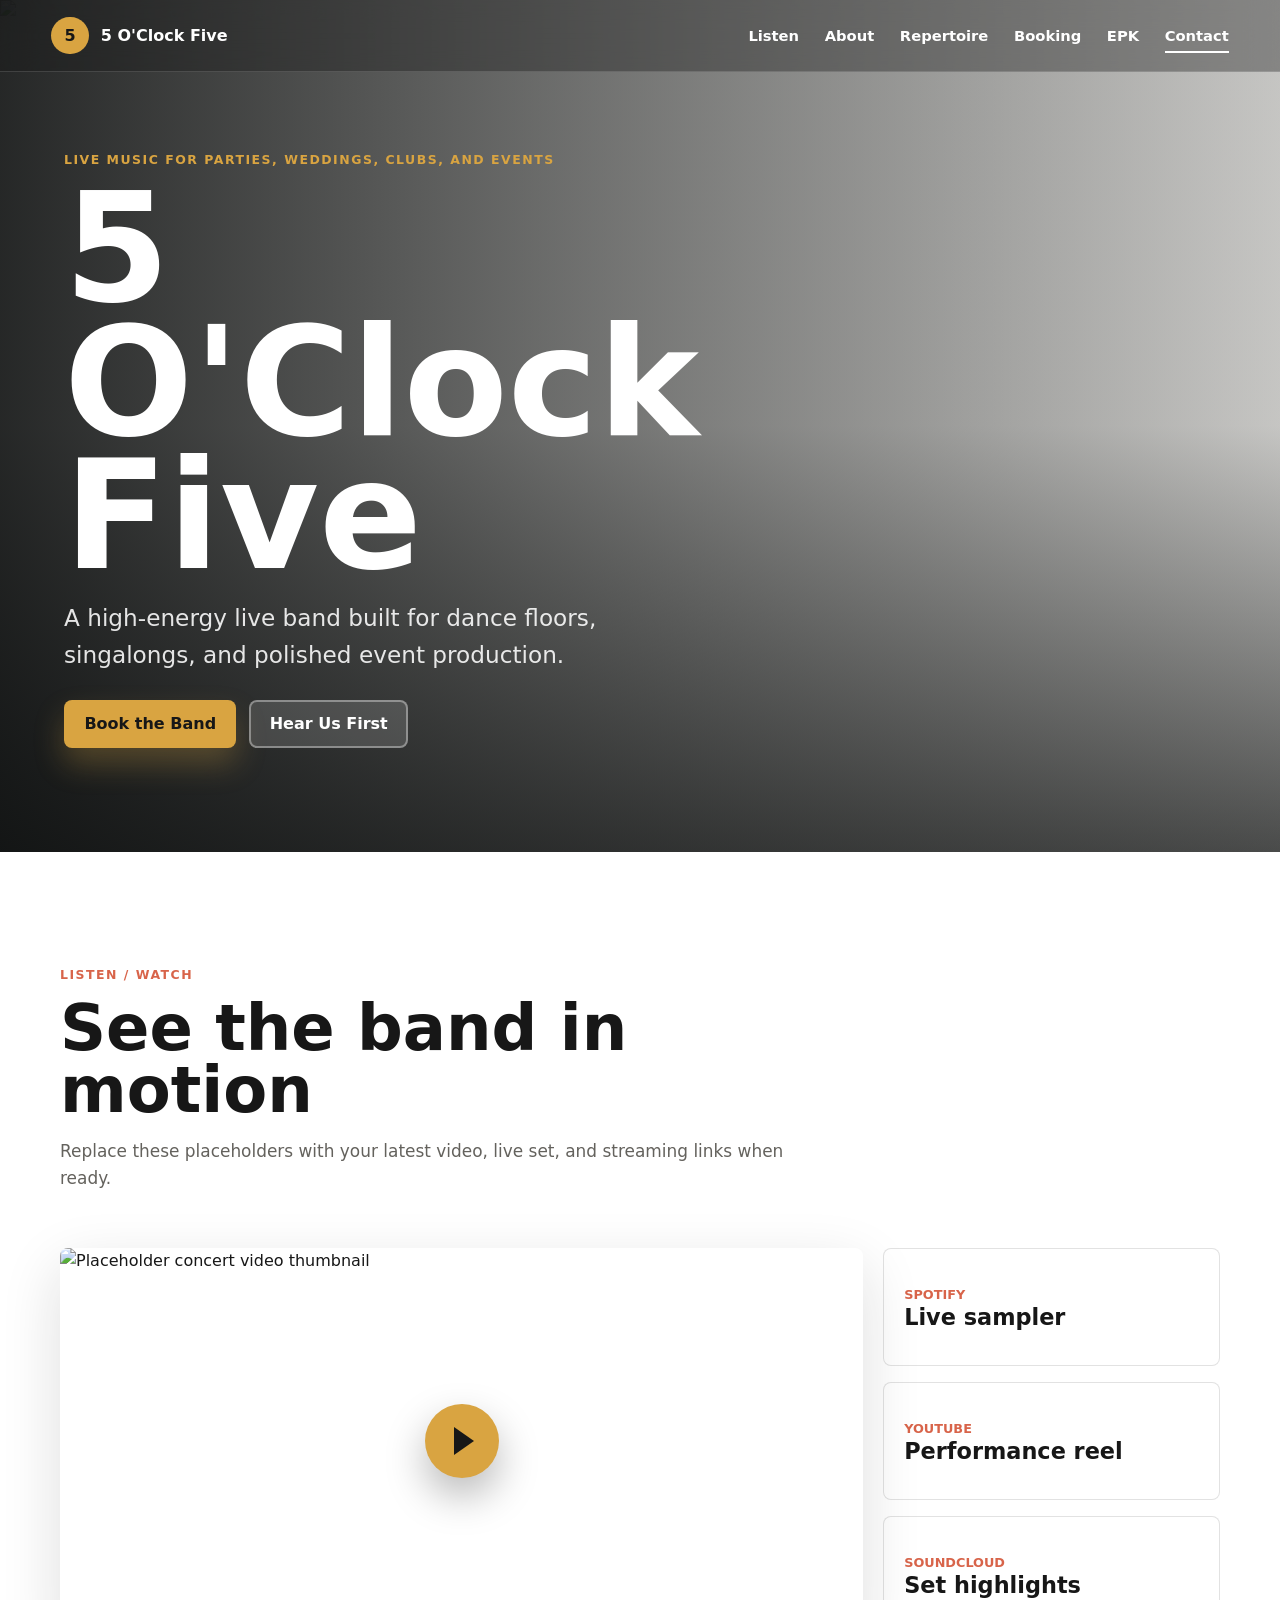
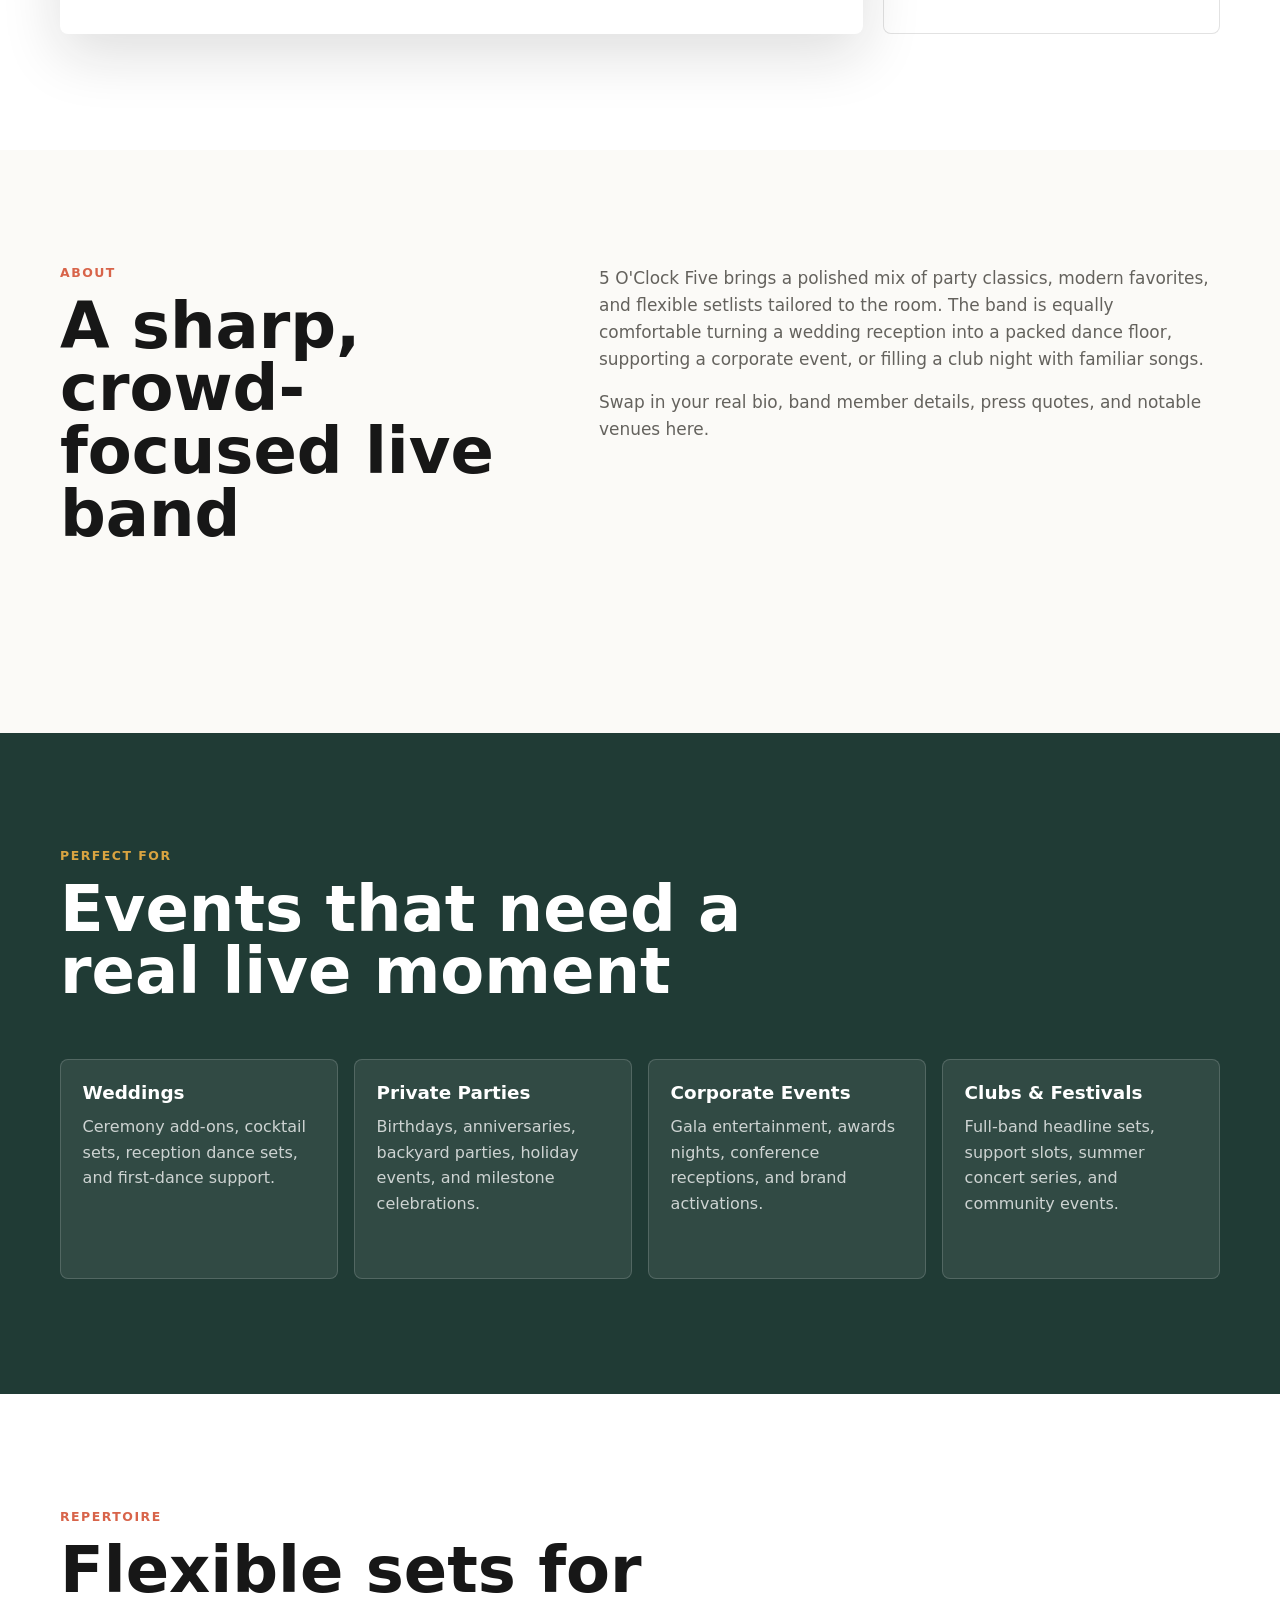
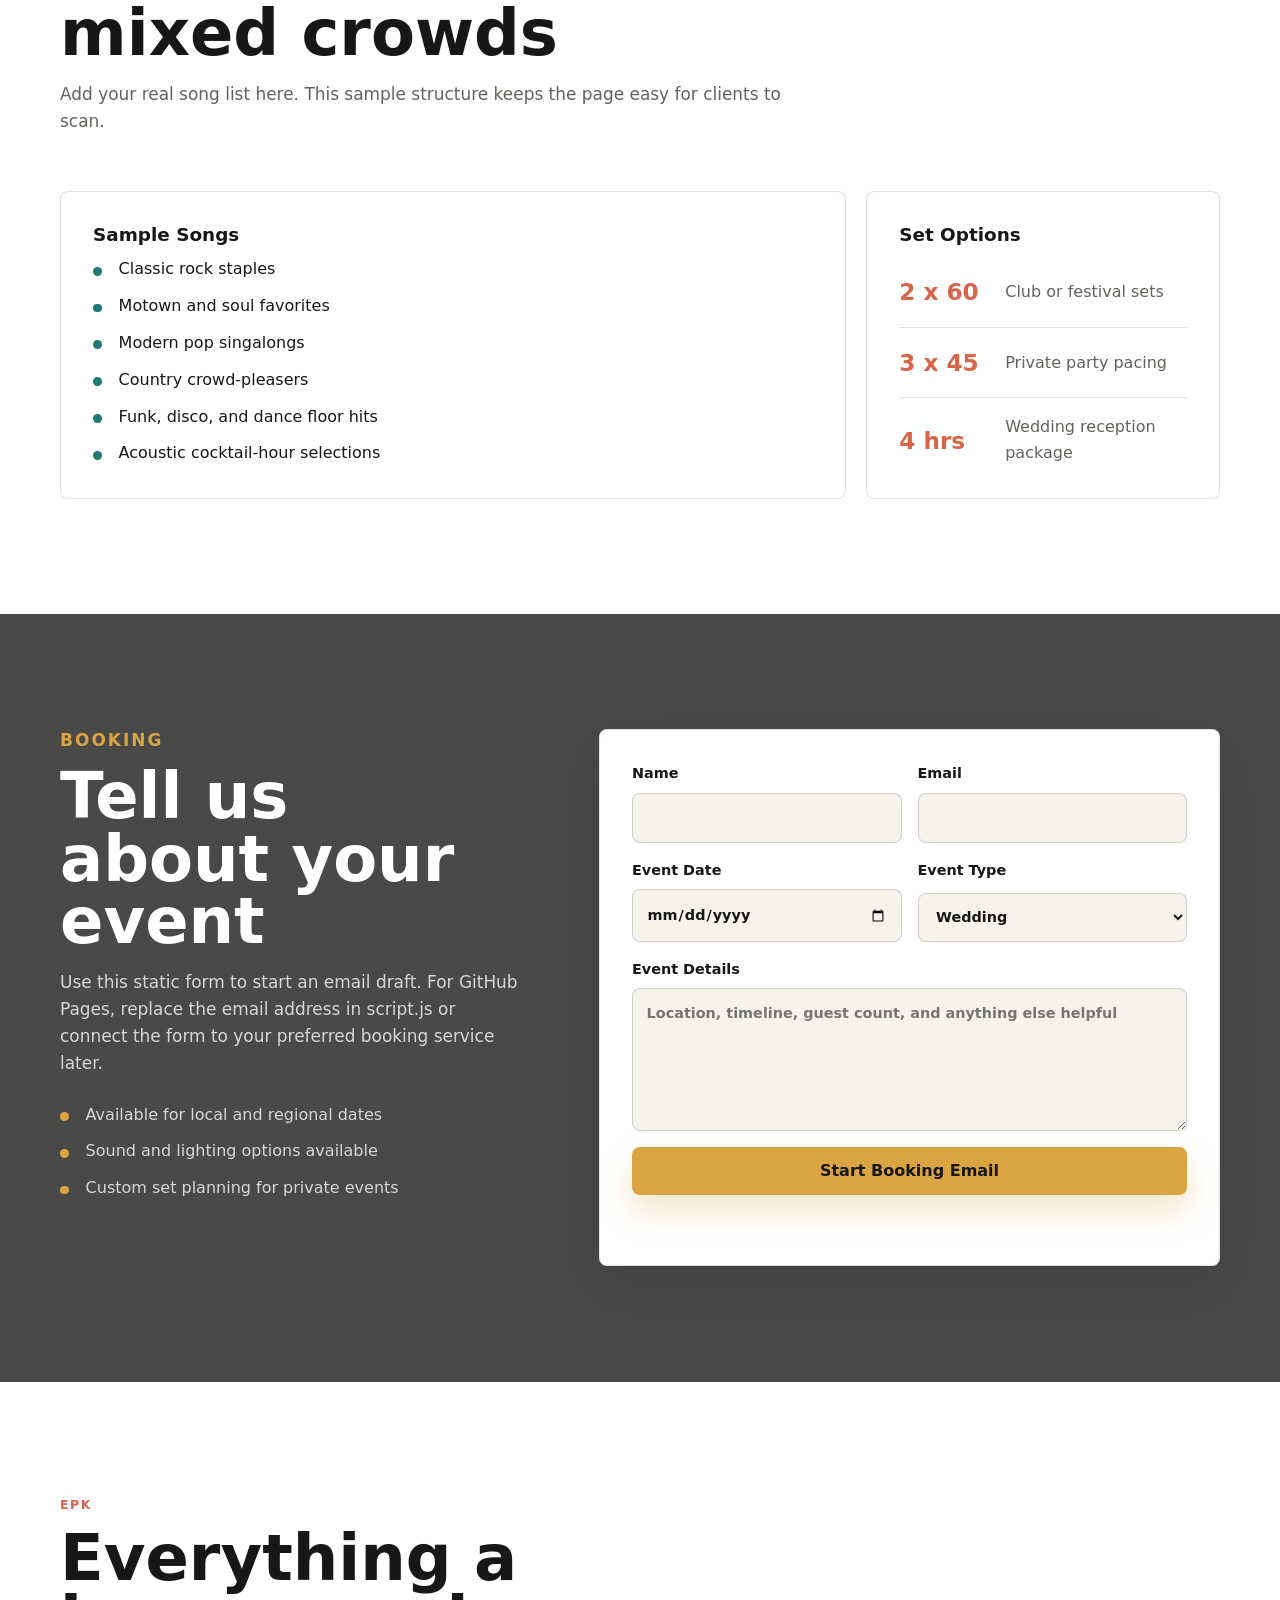
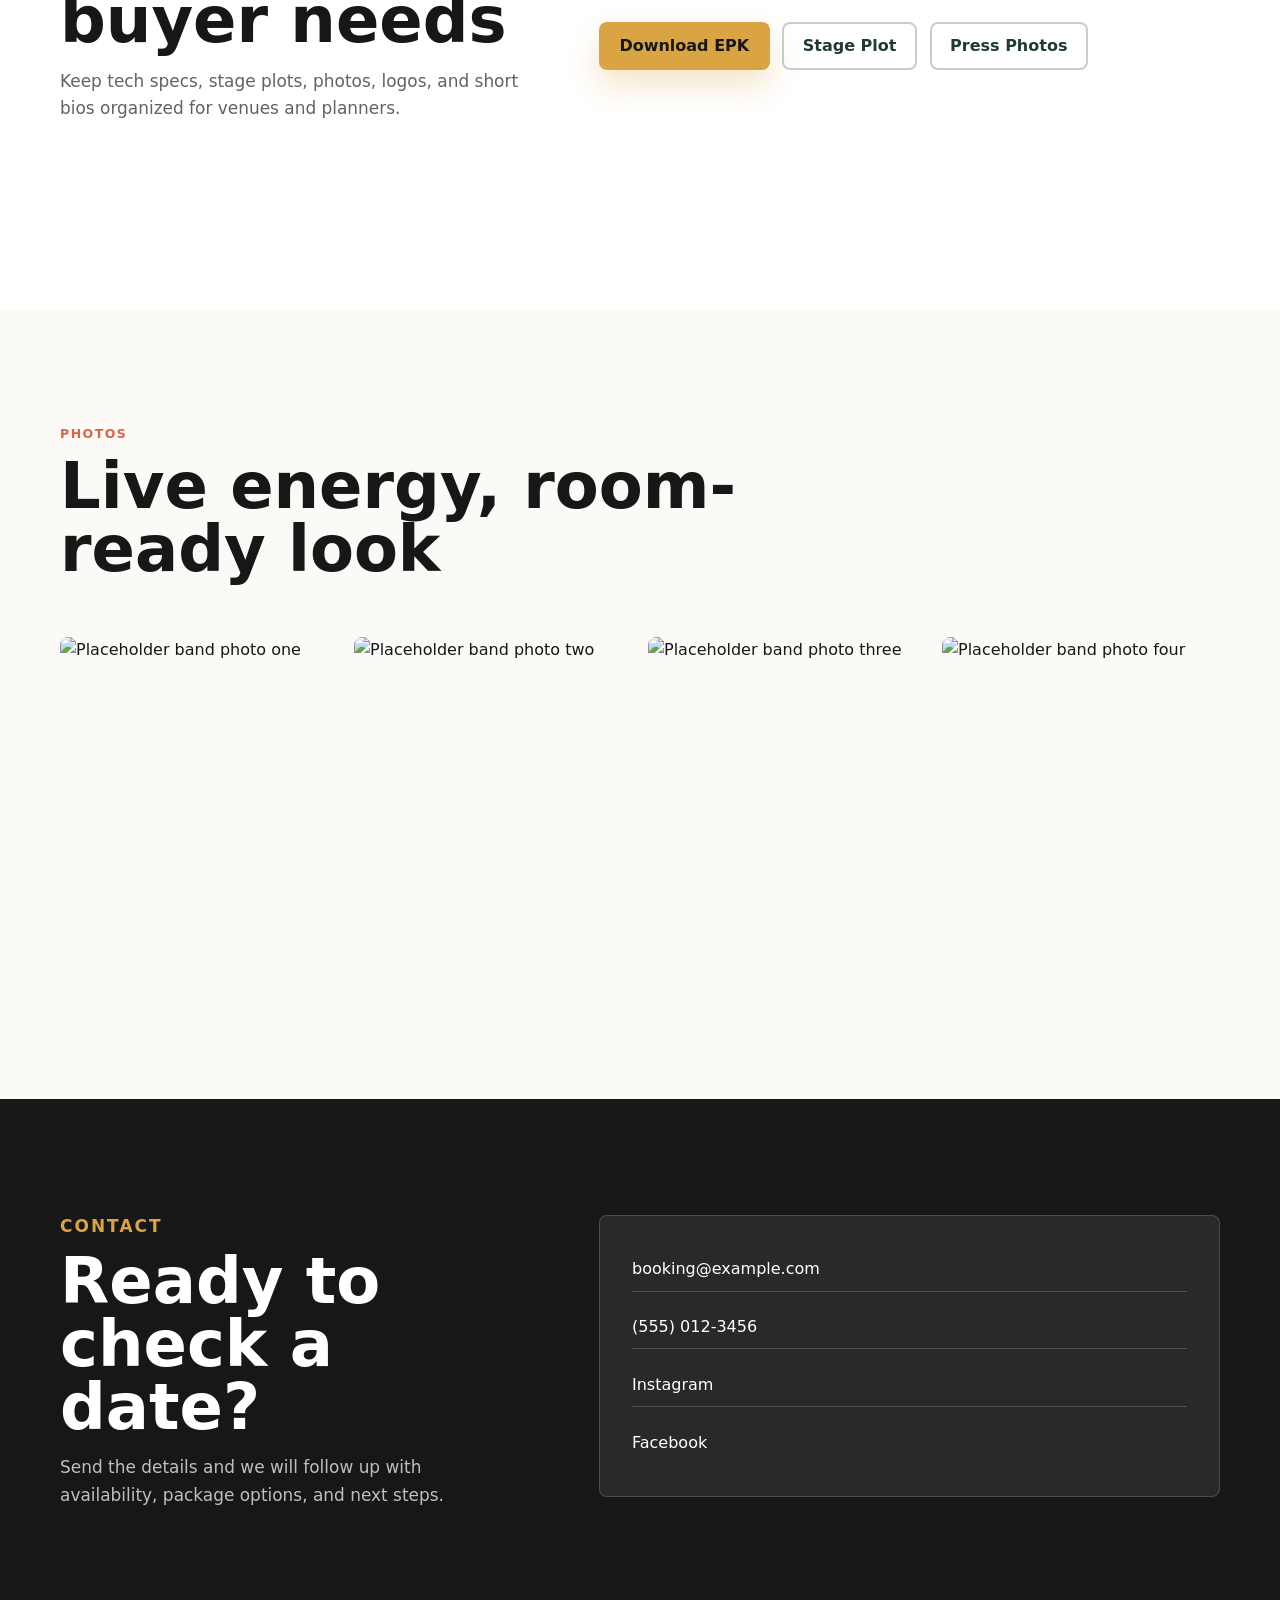
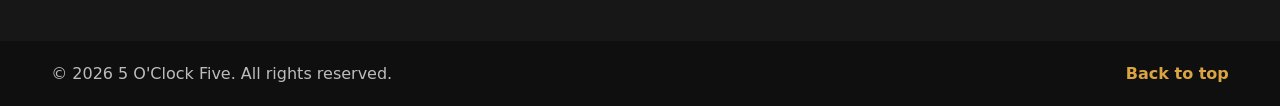
==== index.html @ 0a2e3ab0 "Initial band website" ====
<!DOCTYPE html>
<html lang="en">
  <head>
    <meta charset="UTF-8" />
    <meta name="viewport" content="width=device-width, initial-scale=1.0" />
    <meta
      name="description"
      content="Book 5 O'Clock Five for weddings, private parties, corporate events, festivals, and club dates."
    />
    <title>5 O'Clock Five | Live Band Booking</title>
    <link rel="stylesheet" href="style.css" />
  </head>
  <body>
    <header class="site-header" data-header>
      <a class="brand" href="#hero" aria-label="5 O'Clock Five home">
        <span class="brand-mark">5</span>
        <span>5 O'Clock Five</span>
      </a>

      <button class="nav-toggle" type="button" aria-label="Open navigation" aria-expanded="false" data-nav-toggle>
        <span></span>
        <span></span>
        <span></span>
      </button>

      <nav class="site-nav" aria-label="Primary navigation" data-nav>
        <a href="#listen">Listen</a>
        <a href="#about">About</a>
        <a href="#repertoire">Repertoire</a>
        <a href="#booking">Booking</a>
        <a href="#epk">EPK</a>
        <a href="#contact">Contact</a>
      </nav>
    </header>

    <main>
      <section class="hero" id="hero" aria-labelledby="hero-title">
        <img
          class="hero-image"
          src="https://picsum.photos/seed/live-band-stage/1800/1150"
          alt="Placeholder image of a live band performing on stage"
        />
        <div class="hero-overlay"></div>
        <div class="hero-content">
          <p class="eyebrow">Live music for parties, weddings, clubs, and events</p>
          <h1 id="hero-title">5 O'Clock Five</h1>
          <p class="hero-copy">
            A high-energy live band built for dance floors, singalongs, and polished event production.
          </p>
          <div class="hero-actions" aria-label="Primary actions">
            <a class="button button-primary" href="#booking">Book the Band</a>
            <a class="button button-secondary" href="#listen">Hear Us First</a>
          </div>
        </div>
      </section>

      <section class="section section-light" id="listen" aria-labelledby="listen-title">
        <div class="section-inner">
          <div class="section-heading">
            <p class="eyebrow">Listen / Watch</p>
            <h2 id="listen-title">See the band in motion</h2>
            <p>
              Replace these placeholders with your latest video, live set, and streaming links when ready.
            </p>
          </div>

          <div class="media-grid">
            <article class="media-feature">
              <a class="video-link" href="https://example.com/video" target="_blank" rel="noreferrer">
                <img
                  src="https://picsum.photos/seed/concert-video/1100/720"
                  alt="Placeholder concert video thumbnail"
                />
                <span class="play-button" aria-hidden="true"></span>
                <span class="sr-only">Watch placeholder video</span>
              </a>
            </article>

            <div class="listen-links" aria-label="Music links">
              <a href="https://example.com/spotify" target="_blank" rel="noreferrer">
                <span>Spotify</span>
                <strong>Live sampler</strong>
              </a>
              <a href="https://example.com/youtube" target="_blank" rel="noreferrer">
                <span>YouTube</span>
                <strong>Performance reel</strong>
              </a>
              <a href="https://example.com/soundcloud" target="_blank" rel="noreferrer">
                <span>SoundCloud</span>
                <strong>Set highlights</strong>
              </a>
            </div>
          </div>
        </div>
      </section>

      <section class="section" id="about" aria-labelledby="about-title">
        <div class="section-inner split-layout">
          <div class="section-heading">
            <p class="eyebrow">About</p>
            <h2 id="about-title">A sharp, crowd-focused live band</h2>
          </div>
          <div class="copy-stack">
            <p>
              5 O'Clock Five brings a polished mix of party classics, modern favorites, and flexible setlists
              tailored to the room. The band is equally comfortable turning a wedding reception into a packed
              dance floor, supporting a corporate event, or filling a club night with familiar songs.
            </p>
            <p>
              Swap in your real bio, band member details, press quotes, and notable venues here.
            </p>
          </div>
        </div>
      </section>

      <section class="section section-accent" id="perfect-for" aria-labelledby="perfect-for-title">
        <div class="section-inner">
          <div class="section-heading">
            <p class="eyebrow">Perfect For</p>
            <h2 id="perfect-for-title">Events that need a real live moment</h2>
          </div>

          <div class="card-grid">
            <article class="info-card">
              <h3>Weddings</h3>
              <p>Ceremony add-ons, cocktail sets, reception dance sets, and first-dance support.</p>
            </article>
            <article class="info-card">
              <h3>Private Parties</h3>
              <p>Birthdays, anniversaries, backyard parties, holiday events, and milestone celebrations.</p>
            </article>
            <article class="info-card">
              <h3>Corporate Events</h3>
              <p>Gala entertainment, awards nights, conference receptions, and brand activations.</p>
            </article>
            <article class="info-card">
              <h3>Clubs & Festivals</h3>
              <p>Full-band headline sets, support slots, summer concert series, and community events.</p>
            </article>
          </div>
        </div>
      </section>

      <section class="section section-light" id="repertoire" aria-labelledby="repertoire-title">
        <div class="section-inner">
          <div class="section-heading">
            <p class="eyebrow">Repertoire</p>
            <h2 id="repertoire-title">Flexible sets for mixed crowds</h2>
            <p>
              Add your real song list here. This sample structure keeps the page easy for clients to scan.
            </p>
          </div>

          <div class="repertoire-layout">
            <div class="song-list">
              <h3>Sample Songs</h3>
              <ul>
                <li>Classic rock staples</li>
                <li>Motown and soul favorites</li>
                <li>Modern pop singalongs</li>
                <li>Country crowd-pleasers</li>
                <li>Funk, disco, and dance floor hits</li>
                <li>Acoustic cocktail-hour selections</li>
              </ul>
            </div>

            <div class="set-options">
              <h3>Set Options</h3>
              <div class="stat-row">
                <span>2 x 60</span>
                <p>Club or festival sets</p>
              </div>
              <div class="stat-row">
                <span>3 x 45</span>
                <p>Private party pacing</p>
              </div>
              <div class="stat-row">
                <span>4 hrs</span>
                <p>Wedding reception package</p>
              </div>
            </div>
          </div>
        </div>
      </section>

      <section class="section booking-section" id="booking" aria-labelledby="booking-title">
        <div class="section-inner booking-layout">
          <div class="booking-copy">
            <p class="eyebrow">Booking</p>
            <h2 id="booking-title">Tell us about your event</h2>
            <p>
              Use this static form to start an email draft. For GitHub Pages, replace the email address in
              script.js or connect the form to your preferred booking service later.
            </p>
            <ul class="booking-notes">
              <li>Available for local and regional dates</li>
              <li>Sound and lighting options available</li>
              <li>Custom set planning for private events</li>
            </ul>
          </div>

          <form class="booking-form" data-booking-form>
            <label>
              Name
              <input type="text" name="name" autocomplete="name" required />
            </label>
            <label>
              Email
              <input type="email" name="email" autocomplete="email" required />
            </label>
            <label>
              Event Date
              <input type="date" name="date" />
            </label>
            <label>
              Event Type
              <select name="type">
                <option>Wedding</option>
                <option>Private party</option>
                <option>Corporate event</option>
                <option>Club or festival</option>
                <option>Other</option>
              </select>
            </label>
            <label class="full-field">
              Event Details
              <textarea name="details" rows="5" placeholder="Location, timeline, guest count, and anything else helpful"></textarea>
            </label>
            <button class="button button-primary full-field" type="submit">Start Booking Email</button>
            <p class="form-status full-field" role="status" data-form-status></p>
          </form>
        </div>
      </section>

      <section class="section section-light" id="epk" aria-labelledby="epk-title">
        <div class="section-inner epk-layout">
          <div class="section-heading">
            <p class="eyebrow">EPK</p>
            <h2 id="epk-title">Everything a buyer needs</h2>
            <p>
              Keep tech specs, stage plots, photos, logos, and short bios organized for venues and planners.
            </p>
          </div>

          <div class="epk-actions">
            <a class="button button-primary" href="https://example.com/epk-download" target="_blank" rel="noreferrer">
              Download EPK
            </a>
            <a class="button button-outline" href="https://example.com/stage-plot" target="_blank" rel="noreferrer">
              Stage Plot
            </a>
            <a class="button button-outline" href="https://example.com/press-kit" target="_blank" rel="noreferrer">
              Press Photos
            </a>
          </div>
        </div>
      </section>

      <section class="section" id="photos" aria-labelledby="photos-title">
        <div class="section-inner">
          <div class="section-heading">
            <p class="eyebrow">Photos</p>
            <h2 id="photos-title">Live energy, room-ready look</h2>
          </div>

          <div class="photo-grid">
            <img src="https://picsum.photos/seed/band-photo-one/700/850" alt="Placeholder band photo one" />
            <img src="https://picsum.photos/seed/band-photo-two/700/850" alt="Placeholder band photo two" />
            <img src="https://picsum.photos/seed/band-photo-three/700/850" alt="Placeholder band photo three" />
            <img src="https://picsum.photos/seed/band-photo-four/700/850" alt="Placeholder band photo four" />
          </div>
        </div>
      </section>

      <section class="section contact-section" id="contact" aria-labelledby="contact-title">
        <div class="section-inner contact-layout">
          <div>
            <p class="eyebrow">Contact</p>
            <h2 id="contact-title">Ready to check a date?</h2>
            <p>
              Send the details and we will follow up with availability, package options, and next steps.
            </p>
          </div>

          <address class="contact-card">
            <a href="mailto:booking@example.com">booking@example.com</a>
            <a href="tel:+15550123456">(555) 012-3456</a>
            <a href="https://example.com/instagram" target="_blank" rel="noreferrer">Instagram</a>
            <a href="https://example.com/facebook" target="_blank" rel="noreferrer">Facebook</a>
          </address>
        </div>
      </section>
    </main>

    <footer class="site-footer">
      <p>&copy; <span data-year></span> 5 O'Clock Five. All rights reserved.</p>
      <a href="#hero">Back to top</a>
    </footer>

    <script src="script.js"></script>
  </body>
</html>
---- style.css ----
:root {
  --ink: #171717;
  --muted: #64625d;
  --paper: #fbfaf7;
  --white: #ffffff;
  --line: rgba(23, 23, 23, 0.12);
  --gold: #d9a441;
  --coral: #d8644a;
  --teal: #1c7a78;
  --forest: #203b35;
  --shadow: 0 20px 60px rgba(23, 23, 23, 0.14);
  --radius: 8px;
  --header-height: 72px;
  font-family: Inter, ui-sans-serif, system-ui, -apple-system, BlinkMacSystemFont, "Segoe UI", sans-serif;
}

* {
  box-sizing: border-box;
}

html {
  scroll-behavior: smooth;
  scroll-padding-top: var(--header-height);
}

body {
  margin: 0;
  color: var(--ink);
  background: var(--paper);
  font-size: 16px;
  line-height: 1.6;
}

body.nav-open {
  overflow: hidden;
}

img {
  display: block;
  max-width: 100%;
}

a {
  color: inherit;
  text-decoration: none;
}

button,
input,
select,
textarea {
  font: inherit;
}

.site-header {
  position: fixed;
  inset: 0 0 auto;
  z-index: 30;
  display: flex;
  align-items: center;
  justify-content: space-between;
  min-height: var(--header-height);
  padding: 0 clamp(1rem, 4vw, 3.5rem);
  color: var(--white);
  background: rgba(23, 23, 23, 0.36);
  border-bottom: 1px solid rgba(255, 255, 255, 0.14);
  backdrop-filter: blur(18px);
  transition: background 180ms ease, color 180ms ease, box-shadow 180ms ease;
}

.site-header.is-scrolled {
  color: var(--ink);
  background: rgba(251, 250, 247, 0.94);
  box-shadow: 0 12px 35px rgba(23, 23, 23, 0.08);
}

.brand {
  display: inline-flex;
  align-items: center;
  gap: 0.75rem;
  font-weight: 800;
  letter-spacing: 0;
  white-space: nowrap;
}

.brand-mark {
  display: grid;
  place-items: center;
  width: 2.35rem;
  height: 2.35rem;
  color: var(--ink);
  background: var(--gold);
  border-radius: 50%;
  font-weight: 900;
}

.site-nav {
  display: flex;
  align-items: center;
  gap: clamp(1rem, 2vw, 1.8rem);
  font-size: 0.92rem;
  font-weight: 700;
}

.site-nav a {
  position: relative;
  padding: 0.35rem 0;
}

.site-nav a::after {
  position: absolute;
  right: 0;
  bottom: 0;
  left: 0;
  height: 2px;
  content: "";
  background: currentColor;
  transform: scaleX(0);
  transform-origin: left;
  transition: transform 180ms ease;
}

.site-nav a:hover::after,
.site-nav a:focus-visible::after,
.site-nav a.is-active::after {
  transform: scaleX(1);
}

.nav-toggle {
  display: none;
  width: 44px;
  height: 44px;
  padding: 0;
  color: currentColor;
  background: transparent;
  border: 0;
  cursor: pointer;
}

.nav-toggle span {
  display: block;
  width: 24px;
  height: 2px;
  margin: 5px auto;
  background: currentColor;
  transition: transform 180ms ease, opacity 180ms ease;
}

.nav-toggle.is-open span:nth-child(1) {
  transform: translateY(7px) rotate(45deg);
}

.nav-toggle.is-open span:nth-child(2) {
  opacity: 0;
}

.nav-toggle.is-open span:nth-child(3) {
  transform: translateY(-7px) rotate(-45deg);
}

.hero {
  position: relative;
  display: grid;
  min-height: 88svh;
  overflow: hidden;
  color: var(--white);
  isolation: isolate;
}

.hero-image,
.hero-overlay {
  position: absolute;
  inset: 0;
  width: 100%;
  height: 100%;
}

.hero-image {
  object-fit: cover;
}

.hero-overlay {
  z-index: 1;
  background:
    linear-gradient(90deg, rgba(10, 12, 12, 0.88), rgba(10, 12, 12, 0.58) 42%, rgba(10, 12, 12, 0.18)),
    linear-gradient(0deg, rgba(10, 12, 12, 0.68), rgba(10, 12, 12, 0.05) 50%);
}

.hero-content {
  position: relative;
  z-index: 2;
  align-self: end;
  width: min(760px, 100%);
  padding: calc(var(--header-height) + 5rem) clamp(1rem, 6vw, 4rem) clamp(3rem, 9vw, 6.5rem);
}

.eyebrow {
  margin: 0 0 0.85rem;
  color: var(--coral);
  font-size: 0.78rem;
  font-weight: 900;
  letter-spacing: 0.12em;
  line-height: 1.3;
  text-transform: uppercase;
}

.hero .eyebrow {
  color: var(--gold);
}

h1,
h2,
h3,
p {
  margin-top: 0;
}

h1 {
  max-width: 12ch;
  margin-bottom: 1rem;
  font-size: clamp(4rem, 14vw, 9.5rem);
  line-height: 0.88;
  letter-spacing: 0;
}

h2 {
  margin-bottom: 1rem;
  font-size: clamp(2.2rem, 5vw, 4.5rem);
  line-height: 0.98;
  letter-spacing: 0;
}

h3 {
  margin-bottom: 0.65rem;
  font-size: 1.15rem;
  line-height: 1.2;
}

.hero-copy {
  max-width: 620px;
  margin-bottom: 1.65rem;
  color: rgba(255, 255, 255, 0.88);
  font-size: clamp(1.1rem, 2.3vw, 1.45rem);
}

.hero-actions,
.epk-actions {
  display: flex;
  flex-wrap: wrap;
  gap: 0.8rem;
}

.button {
  display: inline-flex;
  align-items: center;
  justify-content: center;
  min-height: 48px;
  padding: 0.8rem 1.15rem;
  border: 2px solid transparent;
  border-radius: var(--radius);
  font-weight: 900;
  line-height: 1.15;
  text-align: center;
  cursor: pointer;
  transition: transform 180ms ease, box-shadow 180ms ease, background 180ms ease;
}

.button:hover,
.button:focus-visible {
  transform: translateY(-2px);
}

.button-primary {
  color: var(--ink);
  background: var(--gold);
  box-shadow: 0 16px 30px rgba(217, 164, 65, 0.28);
}

.button-secondary {
  color: var(--white);
  background: rgba(255, 255, 255, 0.14);
  border-color: rgba(255, 255, 255, 0.36);
}

.button-outline {
  color: var(--forest);
  background: transparent;
  border-color: rgba(32, 59, 53, 0.25);
}

.section {
  padding: clamp(4.5rem, 9vw, 8rem) clamp(1rem, 4vw, 3.5rem);
  background: var(--paper);
}

.section-light {
  background: var(--white);
}

.section-accent {
  color: var(--white);
  background: var(--forest);
}

.section-accent .eyebrow {
  color: var(--gold);
}

.section-inner {
  width: min(1160px, 100%);
  margin: 0 auto;
}

.section-heading {
  max-width: 760px;
  margin-bottom: clamp(2rem, 5vw, 3.5rem);
}

.section-heading p:not(.eyebrow),
.copy-stack,
.booking-copy p,
.contact-layout p {
  color: var(--muted);
  font-size: 1.06rem;
}

.section-accent .section-heading p:not(.eyebrow),
.section-accent .info-card p {
  color: rgba(255, 255, 255, 0.76);
}

.media-grid {
  display: grid;
  grid-template-columns: minmax(0, 1.55fr) minmax(280px, 0.65fr);
  gap: 1.25rem;
  align-items: stretch;
}

.media-feature {
  margin: 0;
}

.video-link {
  position: relative;
  display: block;
  min-height: 100%;
  overflow: hidden;
  border-radius: var(--radius);
  box-shadow: var(--shadow);
}

.video-link img {
  width: 100%;
  height: 100%;
  min-height: 380px;
  object-fit: cover;
  transition: transform 260ms ease;
}

.video-link:hover img,
.video-link:focus-visible img {
  transform: scale(1.025);
}

.play-button {
  position: absolute;
  top: 50%;
  left: 50%;
  display: grid;
  place-items: center;
  width: 74px;
  height: 74px;
  background: var(--gold);
  border-radius: 50%;
  transform: translate(-50%, -50%);
  box-shadow: 0 18px 40px rgba(0, 0, 0, 0.28);
}

.play-button::before {
  width: 0;
  height: 0;
  margin-left: 5px;
  content: "";
  border-top: 14px solid transparent;
  border-bottom: 14px solid transparent;
  border-left: 20px solid var(--ink);
}

.listen-links {
  display: grid;
  gap: 1rem;
}

.listen-links a,
.info-card,
.song-list,
.set-options,
.booking-form,
.contact-card {
  border: 1px solid var(--line);
  border-radius: var(--radius);
  background: var(--white);
}

.listen-links a {
  display: grid;
  align-content: center;
  min-height: 118px;
  padding: 1.25rem;
  transition: border-color 180ms ease, transform 180ms ease;
}

.listen-links a:hover,
.listen-links a:focus-visible {
  border-color: rgba(216, 100, 74, 0.45);
  transform: translateY(-2px);
}

.listen-links span {
  color: var(--coral);
  font-size: 0.8rem;
  font-weight: 900;
  text-transform: uppercase;
}

.listen-links strong {
  font-size: 1.4rem;
  line-height: 1.1;
}

.split-layout,
.booking-layout,
.contact-layout,
.epk-layout {
  display: grid;
  grid-template-columns: minmax(0, 0.85fr) minmax(0, 1.15fr);
  gap: clamp(2rem, 7vw, 5rem);
  align-items: start;
}

.copy-stack {
  display: grid;
  gap: 1rem;
}

.copy-stack p {
  margin-bottom: 0;
}

.card-grid {
  display: grid;
  grid-template-columns: repeat(4, minmax(0, 1fr));
  gap: 1rem;
}

.info-card {
  min-height: 220px;
  padding: 1.35rem;
  color: var(--white);
  background: rgba(255, 255, 255, 0.08);
  border-color: rgba(255, 255, 255, 0.16);
}

.repertoire-layout {
  display: grid;
  grid-template-columns: minmax(0, 1fr) minmax(280px, 0.45fr);
  gap: 1.25rem;
}

.song-list,
.set-options {
  padding: clamp(1.25rem, 3vw, 2rem);
}

.song-list ul,
.booking-notes {
  display: grid;
  gap: 0.7rem;
  padding: 0;
  margin: 0;
  list-style: none;
}

.song-list li,
.booking-notes li {
  position: relative;
  padding-left: 1.6rem;
}

.song-list li::before,
.booking-notes li::before {
  position: absolute;
  top: 0.65em;
  left: 0;
  width: 0.55rem;
  height: 0.55rem;
  content: "";
  background: var(--teal);
  border-radius: 50%;
}

.set-options {
  display: grid;
  gap: 1rem;
}

.stat-row {
  display: grid;
  grid-template-columns: 90px 1fr;
  gap: 1rem;
  align-items: center;
  padding-bottom: 1rem;
  border-bottom: 1px solid var(--line);
}

.stat-row:last-child {
  padding-bottom: 0;
  border-bottom: 0;
}

.stat-row span {
  color: var(--coral);
  font-size: 1.45rem;
  font-weight: 900;
}

.stat-row p {
  margin-bottom: 0;
  color: var(--muted);
}

.booking-section {
  color: var(--white);
  background:
    linear-gradient(rgba(23, 23, 23, 0.78), rgba(23, 23, 23, 0.78)),
    url("https://picsum.photos/seed/booking-stage-lights/1800/1200") center/cover;
}

.booking-section .eyebrow,
.contact-section .eyebrow {
  color: var(--gold);
}

.booking-copy p,
.booking-notes {
  color: rgba(255, 255, 255, 0.78);
}

.booking-notes {
  margin-top: 1.5rem;
}

.booking-notes li::before {
  background: var(--gold);
}

.booking-form {
  display: grid;
  grid-template-columns: repeat(2, minmax(0, 1fr));
  gap: 1rem;
  padding: clamp(1.25rem, 3vw, 2rem);
  color: var(--ink);
  box-shadow: var(--shadow);
}

.booking-form label {
  display: grid;
  gap: 0.45rem;
  color: var(--ink);
  font-size: 0.9rem;
  font-weight: 900;
}

.booking-form input,
.booking-form select,
.booking-form textarea {
  width: 100%;
  padding: 0.8rem 0.85rem;
  color: var(--ink);
  background: #f6f3ed;
  border: 1px solid rgba(23, 23, 23, 0.16);
  border-radius: var(--radius);
  outline: none;
  transition: border-color 180ms ease, box-shadow 180ms ease;
}

.booking-form input:focus,
.booking-form select:focus,
.booking-form textarea:focus {
  border-color: var(--teal);
  box-shadow: 0 0 0 4px rgba(28, 122, 120, 0.14);
}

.booking-form textarea {
  resize: vertical;
}

.full-field {
  grid-column: 1 / -1;
}

.form-status {
  min-height: 1.4rem;
  margin: 0;
  color: var(--teal);
  font-weight: 800;
}

.epk-layout {
  align-items: center;
}

.epk-actions {
  justify-content: flex-start;
}

.photo-grid {
  display: grid;
  grid-template-columns: repeat(4, minmax(0, 1fr));
  gap: 1rem;
}

.photo-grid img {
  width: 100%;
  aspect-ratio: 4 / 5;
  object-fit: cover;
  border-radius: var(--radius);
}

.contact-section {
  color: var(--white);
  background: var(--ink);
}

.contact-layout p {
  color: rgba(255, 255, 255, 0.72);
}

.contact-card {
  display: grid;
  gap: 0.85rem;
  padding: clamp(1.25rem, 3vw, 2rem);
  font-style: normal;
  background: rgba(255, 255, 255, 0.08);
  border-color: rgba(255, 255, 255, 0.16);
}

.contact-card a {
  display: flex;
  align-items: center;
  min-height: 44px;
  color: var(--white);
  border-bottom: 1px solid rgba(255, 255, 255, 0.18);
}

.contact-card a:last-child {
  border-bottom: 0;
}

.site-footer {
  display: flex;
  flex-wrap: wrap;
  gap: 1rem;
  align-items: center;
  justify-content: space-between;
  padding: 1.25rem clamp(1rem, 4vw, 3.5rem);
  color: rgba(255, 255, 255, 0.72);
  background: #0f0f0f;
}

.site-footer p {
  margin: 0;
}

.site-footer a {
  color: var(--gold);
  font-weight: 800;
}

.sr-only {
  position: absolute;
  width: 1px;
  height: 1px;
  padding: 0;
  margin: -1px;
  overflow: hidden;
  clip: rect(0, 0, 0, 0);
  white-space: nowrap;
  border: 0;
}

@media (max-width: 980px) {
  .site-nav {
    gap: 0.9rem;
    font-size: 0.86rem;
  }

  .media-grid,
  .split-layout,
  .booking-layout,
  .contact-layout,
  .epk-layout,
  .repertoire-layout {
    grid-template-columns: 1fr;
  }

  .card-grid,
  .photo-grid {
    grid-template-columns: repeat(2, minmax(0, 1fr));
  }
}

@media (max-width: 760px) {
  :root {
    --header-height: 64px;
  }

  .site-header {
    padding-inline: 1rem;
  }

  .nav-toggle {
    position: relative;
    z-index: 41;
    display: block;
  }

  .site-nav {
    position: fixed;
    inset: 0;
    z-index: 40;
    display: grid;
    align-content: center;
    justify-items: start;
    gap: 1.35rem;
    padding: 6rem 1.5rem 2rem;
    color: var(--white);
    font-size: clamp(1.8rem, 9vw, 3.6rem);
    line-height: 1;
    background: rgba(23, 23, 23, 0.96);
    transform: translateX(100%);
    transition: transform 220ms ease;
  }

  .site-nav.is-open {
    transform: translateX(0);
  }

  .site-header.is-scrolled .site-nav {
    color: var(--white);
  }

  .hero {
    min-height: 86svh;
  }

  .hero-content {
    padding: calc(var(--header-height) + 4rem) 1rem 3rem;
  }

  .hero-overlay {
    background:
      linear-gradient(0deg, rgba(10, 12, 12, 0.88), rgba(10, 12, 12, 0.34)),
      linear-gradient(90deg, rgba(10, 12, 12, 0.78), rgba(10, 12, 12, 0.16));
  }

  .section {
    padding-inline: 1rem;
  }

  .video-link img {
    min-height: 260px;
  }

  .booking-form {
    grid-template-columns: 1fr;
  }

  .button {
    width: 100%;
  }
}

@media (max-width: 520px) {
  .brand {
    gap: 0.55rem;
    font-size: 0.95rem;
  }

  .brand-mark {
    width: 2rem;
    height: 2rem;
  }

  h1 {
    font-size: clamp(3.5rem, 20vw, 5.5rem);
  }

  h2 {
    font-size: clamp(2rem, 13vw, 3rem);
  }

  .card-grid,
  .photo-grid {
    grid-template-columns: 1fr;
  }

  .info-card {
    min-height: auto;
  }

  .stat-row {
    grid-template-columns: 1fr;
    gap: 0.2rem;
  }

  .site-footer {
    display: grid;
  }
}
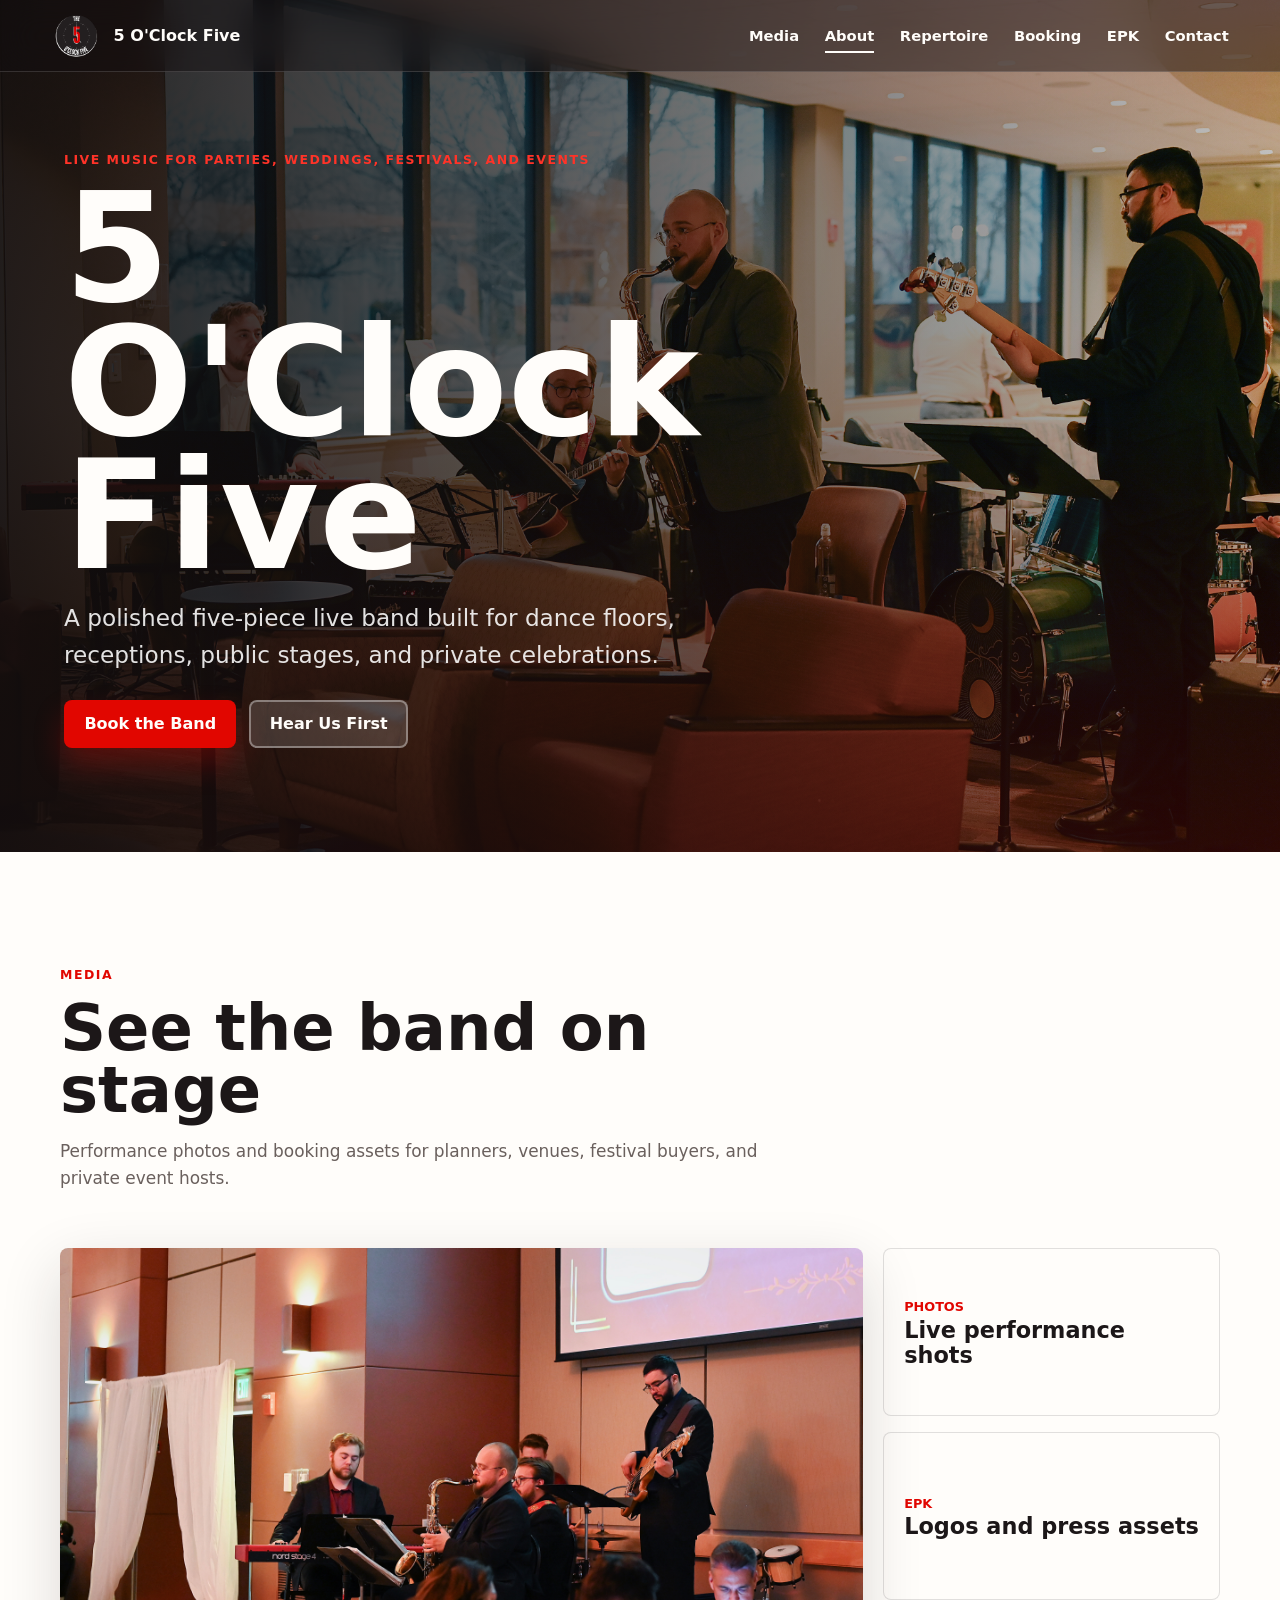
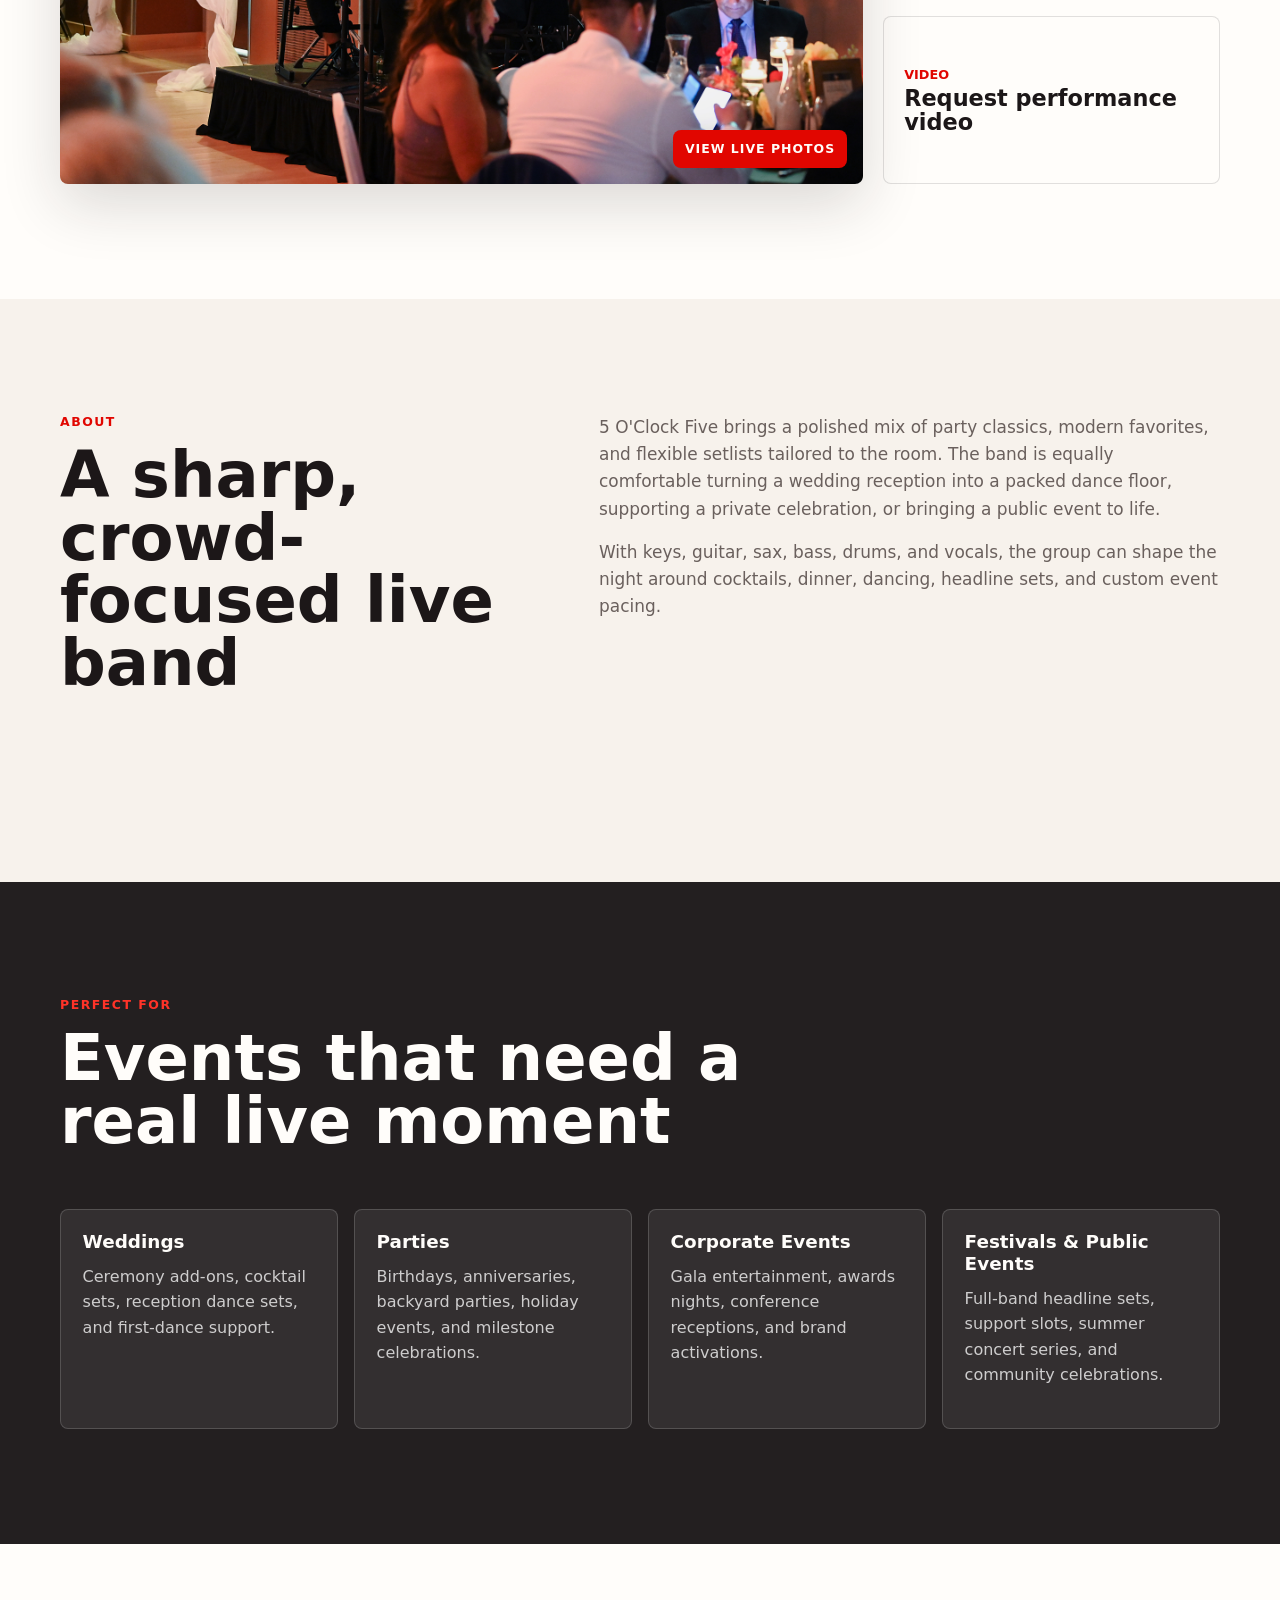
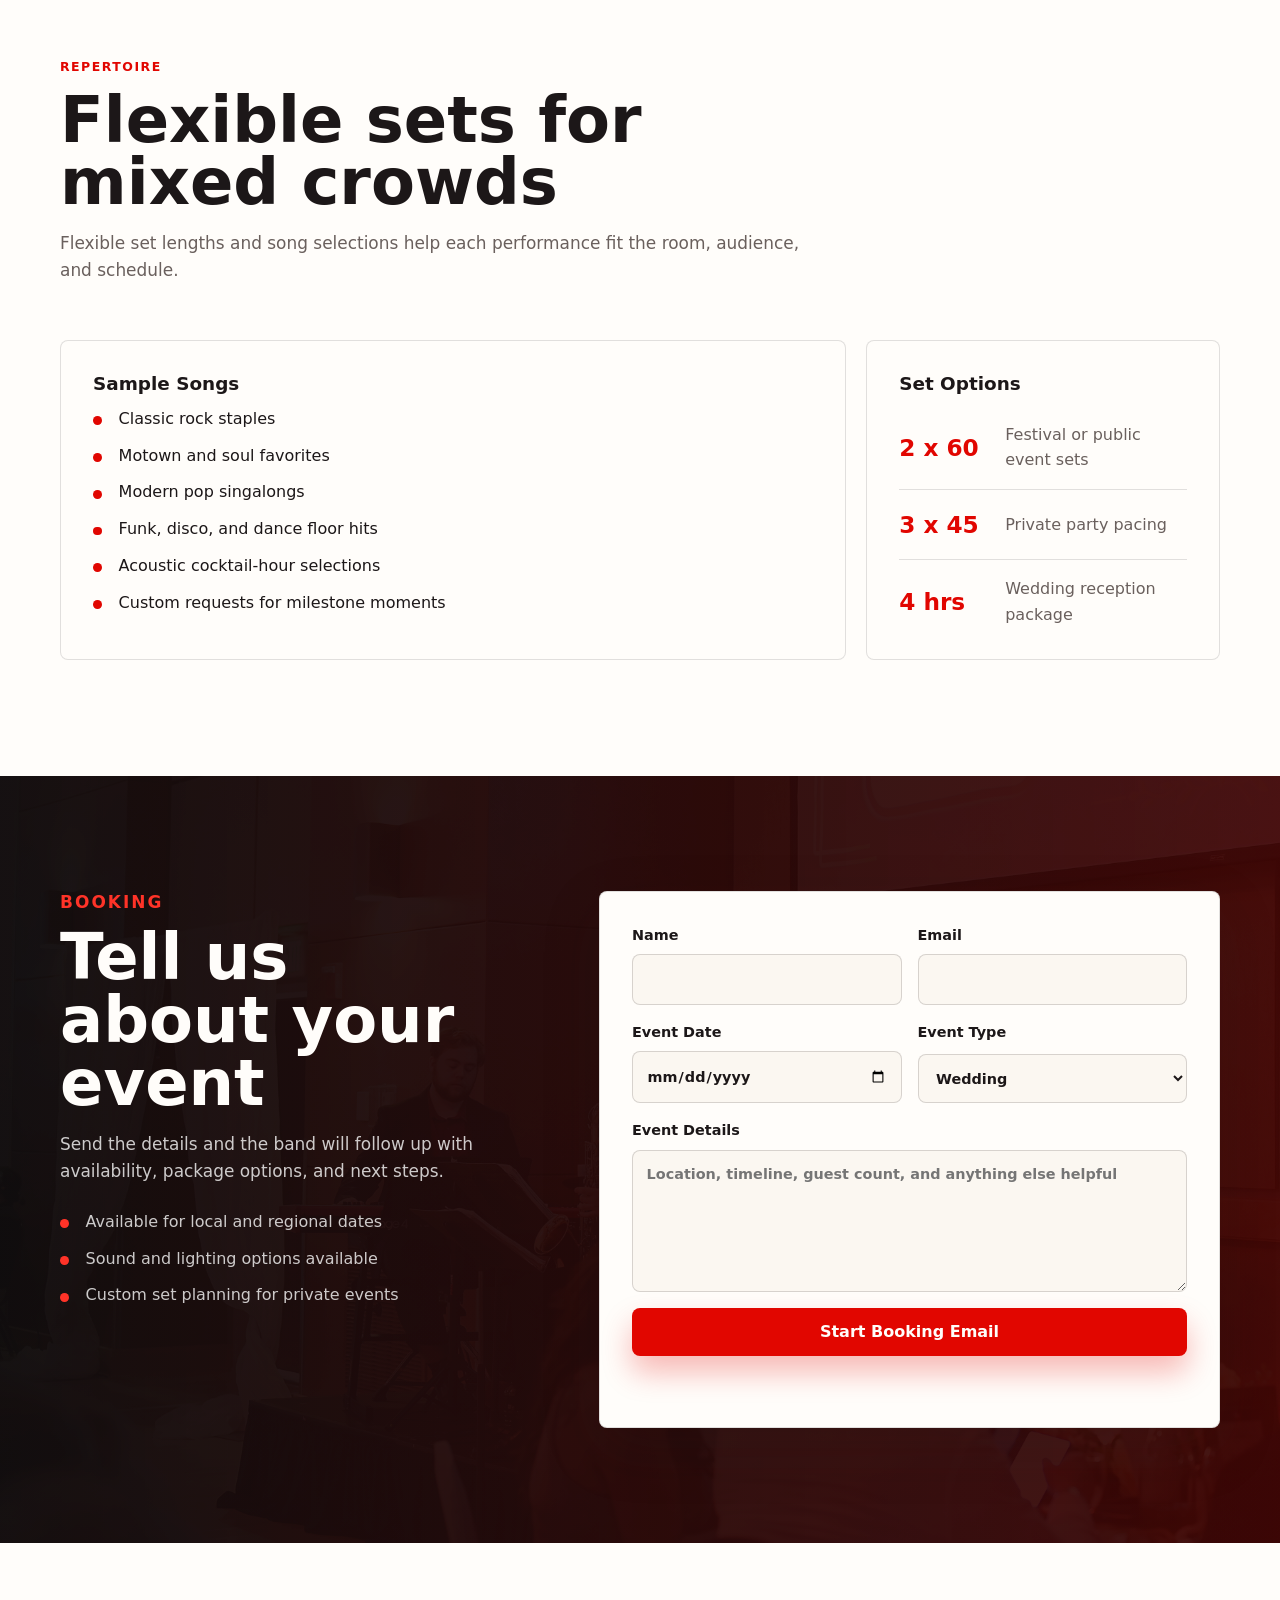
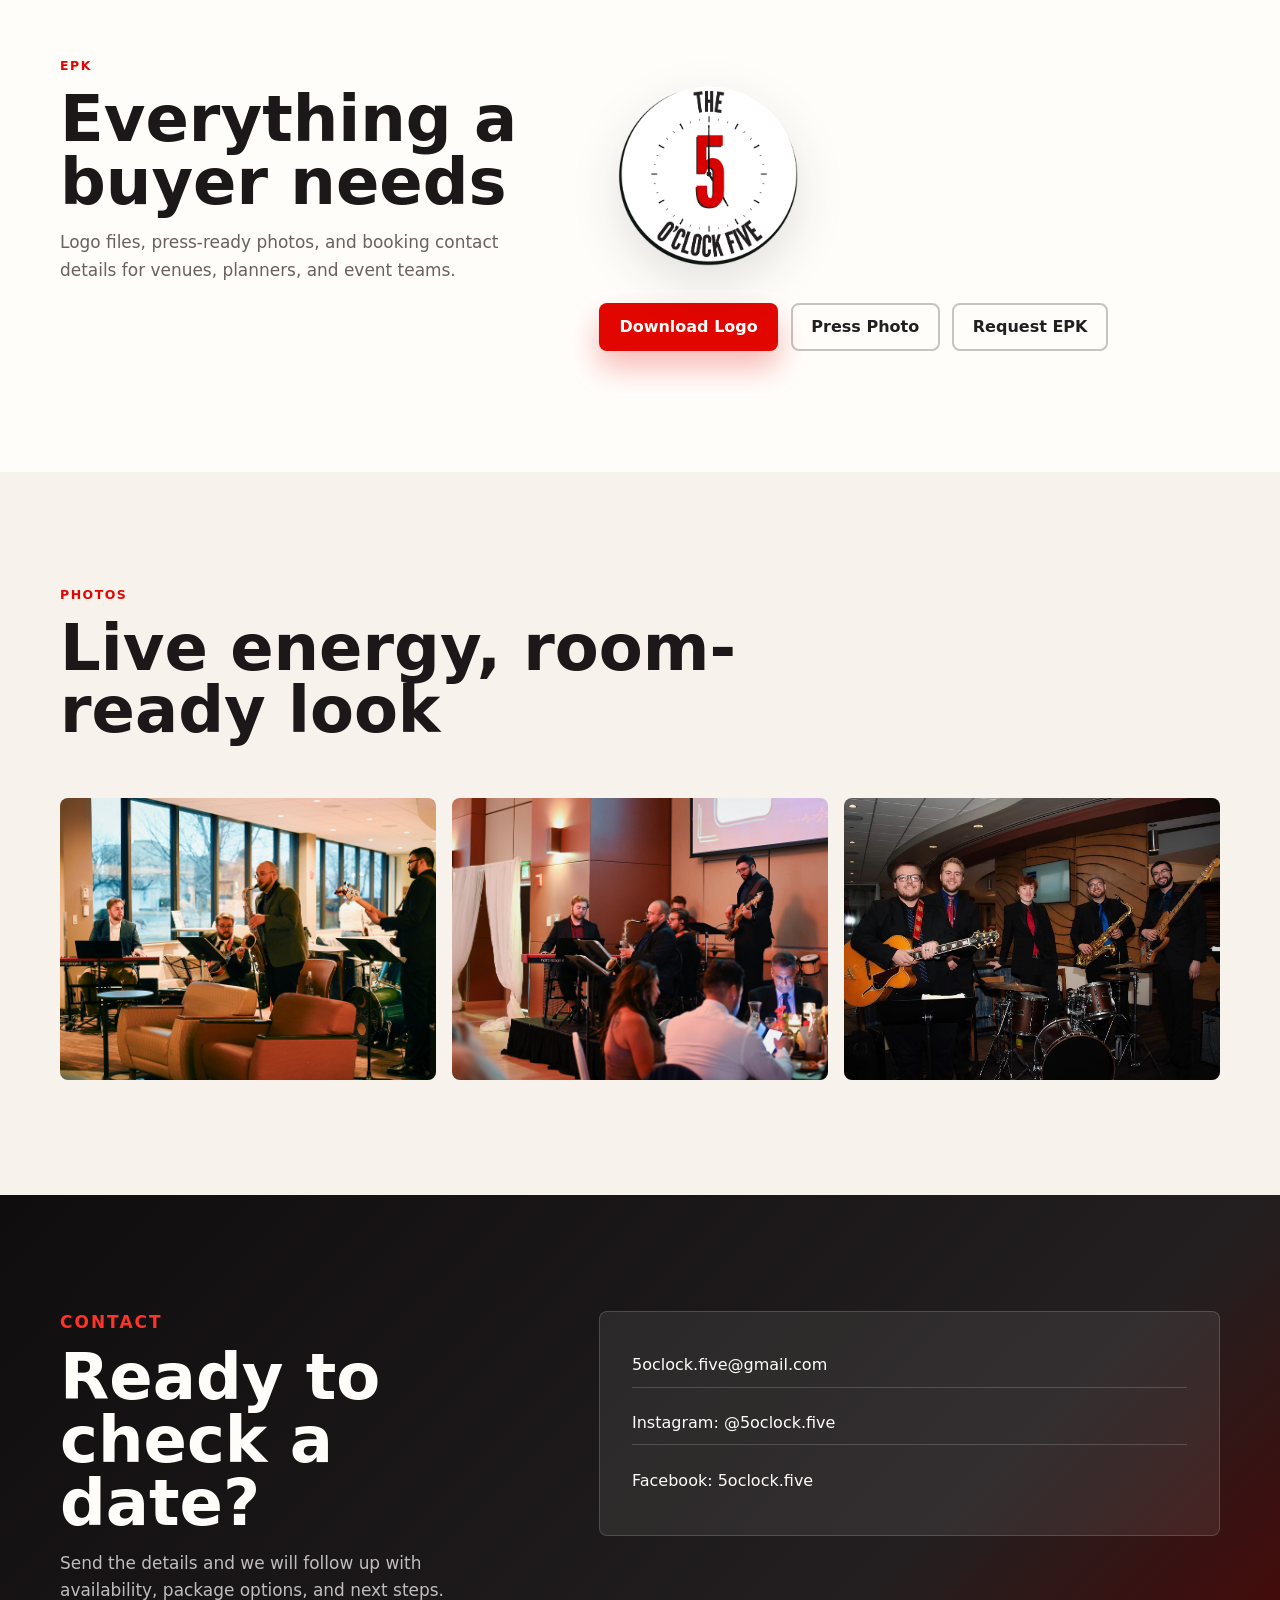
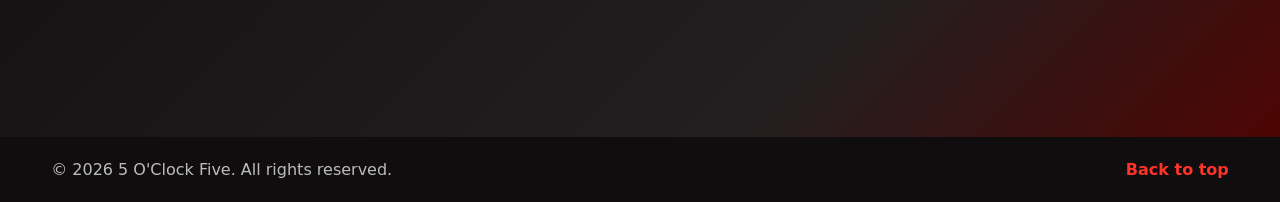
==== commit 18d2855c: "added pictures and logo" ====
--- a/index.html
+++ b/index.html
@@ -5,15 +5,16 @@
     <meta name="viewport" content="width=device-width, initial-scale=1.0" />
     <meta
       name="description"
-      content="Book 5 O'Clock Five for weddings, private parties, corporate events, festivals, and club dates."
+      content="Book 5 O'Clock Five for parties, weddings, festivals, public events, and private performances."
     />
     <title>5 O'Clock Five | Live Band Booking</title>
+    <link rel="icon" type="image/png" href="content/Logo/favicon.png" />
     <link rel="stylesheet" href="style.css" />
   </head>
   <body>
     <header class="site-header" data-header>
       <a class="brand" href="#hero" aria-label="5 O'Clock Five home">
-        <span class="brand-mark">5</span>
+        <img class="brand-logo" src="content/Logo/5 O'Clock Five Logo Dark.png" alt="" />
         <span>5 O'Clock Five</span>
       </a>
 
@@ -24,7 +25,7 @@
       </button>
 
       <nav class="site-nav" aria-label="Primary navigation" data-nav>
-        <a href="#listen">Listen</a>
+        <a href="#listen">Media</a>
         <a href="#about">About</a>
         <a href="#repertoire">Repertoire</a>
         <a href="#booking">Booking</a>
@@ -37,15 +38,15 @@
       <section class="hero" id="hero" aria-labelledby="hero-title">
         <img
           class="hero-image"
-          src="https://picsum.photos/seed/live-band-stage/1800/1150"
-          alt="Placeholder image of a live band performing on stage"
+          src="content/Performing/band_photo1.jpeg"
+          alt="5 O'Clock Five performing live at an event"
         />
         <div class="hero-overlay"></div>
         <div class="hero-content">
-          <p class="eyebrow">Live music for parties, weddings, clubs, and events</p>
+          <p class="eyebrow">Live music for parties, weddings, festivals, and events</p>
           <h1 id="hero-title">5 O'Clock Five</h1>
           <p class="hero-copy">
-            A high-energy live band built for dance floors, singalongs, and polished event production.
+            A polished five-piece live band built for dance floors, receptions, public stages, and private celebrations.
           </p>
           <div class="hero-actions" aria-label="Primary actions">
             <a class="button button-primary" href="#booking">Book the Band</a>
@@ -57,37 +58,36 @@
       <section class="section section-light" id="listen" aria-labelledby="listen-title">
         <div class="section-inner">
           <div class="section-heading">
-            <p class="eyebrow">Listen / Watch</p>
-            <h2 id="listen-title">See the band in motion</h2>
-            <p>
-              Replace these placeholders with your latest video, live set, and streaming links when ready.
+            <p class="eyebrow">Media</p>
+            <h2 id="listen-title">See the band on stage</h2>
+            <p>
+              Performance photos and booking assets for planners, venues, festival buyers, and private event hosts.
             </p>
           </div>
 
           <div class="media-grid">
             <article class="media-feature">
-              <a class="video-link" href="https://example.com/video" target="_blank" rel="noreferrer">
+              <a class="media-photo-link" href="#photos">
                 <img
-                  src="https://picsum.photos/seed/concert-video/1100/720"
-                  alt="Placeholder concert video thumbnail"
+                  src="content/Performing/band_photo2.jpeg"
+                  alt="5 O'Clock Five performing for an event audience"
                 />
-                <span class="play-button" aria-hidden="true"></span>
-                <span class="sr-only">Watch placeholder video</span>
-              </a>
-            </article>
-
-            <div class="listen-links" aria-label="Music links">
-              <a href="https://example.com/spotify" target="_blank" rel="noreferrer">
-                <span>Spotify</span>
-                <strong>Live sampler</strong>
-              </a>
-              <a href="https://example.com/youtube" target="_blank" rel="noreferrer">
-                <span>YouTube</span>
-                <strong>Performance reel</strong>
-              </a>
-              <a href="https://example.com/soundcloud" target="_blank" rel="noreferrer">
-                <span>SoundCloud</span>
-                <strong>Set highlights</strong>
+                <span class="media-badge">View live photos</span>
+              </a>
+            </article>
+
+            <div class="listen-links" aria-label="Band media links">
+              <a href="#photos">
+                <span>Photos</span>
+                <strong>Live performance shots</strong>
+              </a>
+              <a href="#epk">
+                <span>EPK</span>
+                <strong>Logos and press assets</strong>
+              </a>
+              <a href="mailto:5oclock.five@gmail.com?subject=5%20O%27Clock%20Five%20video%20request">
+                <span>Video</span>
+                <strong>Request performance video</strong>
               </a>
             </div>
           </div>
@@ -104,10 +104,11 @@
             <p>
               5 O'Clock Five brings a polished mix of party classics, modern favorites, and flexible setlists
               tailored to the room. The band is equally comfortable turning a wedding reception into a packed
-              dance floor, supporting a corporate event, or filling a club night with familiar songs.
-            </p>
-            <p>
-              Swap in your real bio, band member details, press quotes, and notable venues here.
+              dance floor, supporting a private celebration, or bringing a public event to life.
+            </p>
+            <p>
+              With keys, guitar, sax, bass, drums, and vocals, the group can shape the night around cocktails,
+              dinner, dancing, headline sets, and custom event pacing.
             </p>
           </div>
         </div>
@@ -126,7 +127,7 @@
               <p>Ceremony add-ons, cocktail sets, reception dance sets, and first-dance support.</p>
             </article>
             <article class="info-card">
-              <h3>Private Parties</h3>
+              <h3>Parties</h3>
               <p>Birthdays, anniversaries, backyard parties, holiday events, and milestone celebrations.</p>
             </article>
             <article class="info-card">
@@ -134,8 +135,8 @@
               <p>Gala entertainment, awards nights, conference receptions, and brand activations.</p>
             </article>
             <article class="info-card">
-              <h3>Clubs & Festivals</h3>
-              <p>Full-band headline sets, support slots, summer concert series, and community events.</p>
+              <h3>Festivals & Public Events</h3>
+              <p>Full-band headline sets, support slots, summer concert series, and community celebrations.</p>
             </article>
           </div>
         </div>
@@ -147,7 +148,7 @@
             <p class="eyebrow">Repertoire</p>
             <h2 id="repertoire-title">Flexible sets for mixed crowds</h2>
             <p>
-              Add your real song list here. This sample structure keeps the page easy for clients to scan.
+              Flexible set lengths and song selections help each performance fit the room, audience, and schedule.
             </p>
           </div>
 
@@ -158,9 +159,9 @@
                 <li>Classic rock staples</li>
                 <li>Motown and soul favorites</li>
                 <li>Modern pop singalongs</li>
-                <li>Country crowd-pleasers</li>
                 <li>Funk, disco, and dance floor hits</li>
                 <li>Acoustic cocktail-hour selections</li>
+                <li>Custom requests for milestone moments</li>
               </ul>
             </div>
 
@@ -168,7 +169,7 @@
               <h3>Set Options</h3>
               <div class="stat-row">
                 <span>2 x 60</span>
-                <p>Club or festival sets</p>
+                <p>Festival or public event sets</p>
               </div>
               <div class="stat-row">
                 <span>3 x 45</span>
@@ -189,8 +190,7 @@
             <p class="eyebrow">Booking</p>
             <h2 id="booking-title">Tell us about your event</h2>
             <p>
-              Use this static form to start an email draft. For GitHub Pages, replace the email address in
-              script.js or connect the form to your preferred booking service later.
+              Send the details and the band will follow up with availability, package options, and next steps.
             </p>
             <ul class="booking-notes">
               <li>Available for local and regional dates</li>
@@ -218,7 +218,7 @@
                 <option>Wedding</option>
                 <option>Private party</option>
                 <option>Corporate event</option>
-                <option>Club or festival</option>
+                <option>Festival or public event</option>
                 <option>Other</option>
               </select>
             </label>
@@ -238,20 +238,23 @@
             <p class="eyebrow">EPK</p>
             <h2 id="epk-title">Everything a buyer needs</h2>
             <p>
-              Keep tech specs, stage plots, photos, logos, and short bios organized for venues and planners.
-            </p>
-          </div>
-
-          <div class="epk-actions">
-            <a class="button button-primary" href="https://example.com/epk-download" target="_blank" rel="noreferrer">
-              Download EPK
-            </a>
-            <a class="button button-outline" href="https://example.com/stage-plot" target="_blank" rel="noreferrer">
-              Stage Plot
-            </a>
-            <a class="button button-outline" href="https://example.com/press-kit" target="_blank" rel="noreferrer">
-              Press Photos
-            </a>
+              Logo files, press-ready photos, and booking contact details for venues, planners, and event teams.
+            </p>
+          </div>
+
+          <div class="epk-brand-kit">
+            <img src="content/Logo/5 O'Clock Five Logo.png" alt="5 O'Clock Five clock logo" />
+            <div class="epk-actions">
+              <a class="button button-primary" href="content/Logo/5 O'Clock Five Logo.png" download>
+                Download Logo
+              </a>
+              <a class="button button-outline" href="content/Performing/band_photo3.jpeg" download>
+                Press Photo
+              </a>
+              <a class="button button-outline" href="mailto:5oclock.five@gmail.com?subject=5%20O%27Clock%20Five%20EPK%20request">
+                Request EPK
+              </a>
+            </div>
           </div>
         </div>
       </section>
@@ -264,10 +267,9 @@
           </div>
 
           <div class="photo-grid">
-            <img src="https://picsum.photos/seed/band-photo-one/700/850" alt="Placeholder band photo one" />
-            <img src="https://picsum.photos/seed/band-photo-two/700/850" alt="Placeholder band photo two" />
-            <img src="https://picsum.photos/seed/band-photo-three/700/850" alt="Placeholder band photo three" />
-            <img src="https://picsum.photos/seed/band-photo-four/700/850" alt="Placeholder band photo four" />
+            <img src="content/Performing/band_photo1.jpeg" alt="5 O'Clock Five performing with sax, keys, guitar, bass, and drums" loading="lazy" />
+            <img src="content/Performing/band_photo2.jpeg" alt="5 O'Clock Five playing at a formal event" loading="lazy" />
+            <img src="content/Performing/band_photo3.jpeg" alt="5 O'Clock Five band portrait with instruments" loading="lazy" />
           </div>
         </div>
       </section>
@@ -283,10 +285,9 @@
           </div>
 
           <address class="contact-card">
-            <a href="mailto:booking@example.com">booking@example.com</a>
-            <a href="tel:+15550123456">(555) 012-3456</a>
-            <a href="https://example.com/instagram" target="_blank" rel="noreferrer">Instagram</a>
-            <a href="https://example.com/facebook" target="_blank" rel="noreferrer">Facebook</a>
+            <a href="mailto:5oclock.five@gmail.com">5oclock.five@gmail.com</a>
+            <a href="https://www.instagram.com/5oclock.five/" target="_blank" rel="noreferrer">Instagram: @5oclock.five</a>
+            <a href="https://www.facebook.com/5oclock.five" target="_blank" rel="noreferrer">Facebook: 5oclock.five</a>
           </address>
         </div>
       </section>
--- a/style.css
+++ b/style.css
@@ -1,14 +1,15 @@
 :root {
-  --ink: #171717;
-  --muted: #64625d;
-  --paper: #fbfaf7;
-  --white: #ffffff;
-  --line: rgba(23, 23, 23, 0.12);
-  --gold: #d9a441;
-  --coral: #d8644a;
-  --teal: #1c7a78;
-  --forest: #203b35;
-  --shadow: 0 20px 60px rgba(23, 23, 23, 0.14);
+  --ink: #1c1718;
+  --muted: #6a605d;
+  --paper: #f7f2ec;
+  --white: #fffdfa;
+  --line: rgba(28, 23, 24, 0.13);
+  --red: #e10600;
+  --red-bright: #ff3328;
+  --red-dark: #970803;
+  --clock-dark: #231f20;
+  --stage-black: #100d0e;
+  --shadow: 0 20px 60px rgba(28, 23, 24, 0.16);
   --radius: 8px;
   --header-height: 72px;
   font-family: Inter, ui-sans-serif, system-ui, -apple-system, BlinkMacSystemFont, "Segoe UI", sans-serif;
@@ -62,7 +63,7 @@
   min-height: var(--header-height);
   padding: 0 clamp(1rem, 4vw, 3.5rem);
   color: var(--white);
-  background: rgba(23, 23, 23, 0.36);
+  background: rgba(16, 13, 14, 0.44);
   border-bottom: 1px solid rgba(255, 255, 255, 0.14);
   backdrop-filter: blur(18px);
   transition: background 180ms ease, color 180ms ease, box-shadow 180ms ease;
@@ -70,8 +71,8 @@
 
 .site-header.is-scrolled {
   color: var(--ink);
-  background: rgba(251, 250, 247, 0.94);
-  box-shadow: 0 12px 35px rgba(23, 23, 23, 0.08);
+  background: rgba(255, 253, 250, 0.95);
+  box-shadow: 0 12px 35px rgba(28, 23, 24, 0.08);
 }
 
 .brand {
@@ -83,15 +84,11 @@
   white-space: nowrap;
 }
 
-.brand-mark {
-  display: grid;
-  place-items: center;
-  width: 2.35rem;
-  height: 2.35rem;
-  color: var(--ink);
-  background: var(--gold);
-  border-radius: 50%;
-  font-weight: 900;
+.brand-logo {
+  width: 3.15rem;
+  height: 3.15rem;
+  object-fit: contain;
+  flex: 0 0 auto;
 }
 
 .site-nav {
@@ -177,13 +174,14 @@
 
 .hero-image {
   object-fit: cover;
+  object-position: center;
 }
 
 .hero-overlay {
   z-index: 1;
   background:
-    linear-gradient(90deg, rgba(10, 12, 12, 0.88), rgba(10, 12, 12, 0.58) 42%, rgba(10, 12, 12, 0.18)),
-    linear-gradient(0deg, rgba(10, 12, 12, 0.68), rgba(10, 12, 12, 0.05) 50%);
+    linear-gradient(90deg, rgba(16, 13, 14, 0.92), rgba(16, 13, 14, 0.66) 42%, rgba(16, 13, 14, 0.18)),
+    linear-gradient(0deg, rgba(92, 5, 2, 0.52), rgba(16, 13, 14, 0.04) 52%);
 }
 
 .hero-content {
@@ -196,7 +194,7 @@
 
 .eyebrow {
   margin: 0 0 0.85rem;
-  color: var(--coral);
+  color: var(--red);
   font-size: 0.78rem;
   font-weight: 900;
   letter-spacing: 0.12em;
@@ -205,7 +203,7 @@
 }
 
 .hero .eyebrow {
-  color: var(--gold);
+  color: var(--red-bright);
 }
 
 h1,
@@ -271,9 +269,9 @@
 }
 
 .button-primary {
-  color: var(--ink);
-  background: var(--gold);
-  box-shadow: 0 16px 30px rgba(217, 164, 65, 0.28);
+  color: var(--white);
+  background: var(--red);
+  box-shadow: 0 16px 30px rgba(225, 6, 0, 0.28);
 }
 
 .button-secondary {
@@ -283,9 +281,9 @@
 }
 
 .button-outline {
-  color: var(--forest);
+  color: var(--clock-dark);
   background: transparent;
-  border-color: rgba(32, 59, 53, 0.25);
+  border-color: rgba(35, 31, 32, 0.26);
 }
 
 .section {
@@ -299,11 +297,11 @@
 
 .section-accent {
   color: var(--white);
-  background: var(--forest);
+  background: var(--clock-dark);
 }
 
 .section-accent .eyebrow {
-  color: var(--gold);
+  color: var(--red-bright);
 }
 
 .section-inner {
@@ -340,7 +338,7 @@
   margin: 0;
 }
 
-.video-link {
+.media-photo-link {
   position: relative;
   display: block;
   min-height: 100%;
@@ -349,7 +347,7 @@
   box-shadow: var(--shadow);
 }
 
-.video-link img {
+.media-photo-link img {
   width: 100%;
   height: 100%;
   min-height: 380px;
@@ -357,33 +355,24 @@
   transition: transform 260ms ease;
 }
 
-.video-link:hover img,
-.video-link:focus-visible img {
+.media-photo-link:hover img,
+.media-photo-link:focus-visible img {
   transform: scale(1.025);
 }
 
-.play-button {
+.media-badge {
   position: absolute;
-  top: 50%;
-  left: 50%;
-  display: grid;
-  place-items: center;
-  width: 74px;
-  height: 74px;
-  background: var(--gold);
-  border-radius: 50%;
-  transform: translate(-50%, -50%);
-  box-shadow: 0 18px 40px rgba(0, 0, 0, 0.28);
-}
-
-.play-button::before {
-  width: 0;
-  height: 0;
-  margin-left: 5px;
-  content: "";
-  border-top: 14px solid transparent;
-  border-bottom: 14px solid transparent;
-  border-left: 20px solid var(--ink);
+  right: 1rem;
+  bottom: 1rem;
+  padding: 0.55rem 0.75rem;
+  color: var(--white);
+  background: var(--red);
+  border-radius: var(--radius);
+  font-size: 0.78rem;
+  font-weight: 900;
+  letter-spacing: 0.08em;
+  text-transform: uppercase;
+  box-shadow: 0 14px 30px rgba(0, 0, 0, 0.28);
 }
 
 .listen-links {
@@ -412,12 +401,12 @@
 
 .listen-links a:hover,
 .listen-links a:focus-visible {
-  border-color: rgba(216, 100, 74, 0.45);
+  border-color: rgba(225, 6, 0, 0.45);
   transform: translateY(-2px);
 }
 
 .listen-links span {
-  color: var(--coral);
+  color: var(--red);
   font-size: 0.8rem;
   font-weight: 900;
   text-transform: uppercase;
@@ -457,7 +446,7 @@
   min-height: 220px;
   padding: 1.35rem;
   color: var(--white);
-  background: rgba(255, 255, 255, 0.08);
+  background: rgba(255, 255, 255, 0.075);
   border-color: rgba(255, 255, 255, 0.16);
 }
 
@@ -495,7 +484,7 @@
   width: 0.55rem;
   height: 0.55rem;
   content: "";
-  background: var(--teal);
+  background: var(--red);
   border-radius: 50%;
 }
 
@@ -519,7 +508,7 @@
 }
 
 .stat-row span {
-  color: var(--coral);
+  color: var(--red);
   font-size: 1.45rem;
   font-weight: 900;
 }
@@ -532,13 +521,14 @@
 .booking-section {
   color: var(--white);
   background:
-    linear-gradient(rgba(23, 23, 23, 0.78), rgba(23, 23, 23, 0.78)),
-    url("https://picsum.photos/seed/booking-stage-lights/1800/1200") center/cover;
+    linear-gradient(90deg, rgba(16, 13, 14, 0.9), rgba(72, 5, 3, 0.78)),
+    linear-gradient(rgba(16, 13, 14, 0.7), rgba(16, 13, 14, 0.7)),
+    url("content/Performing/band_photo2.jpeg") center/cover;
 }
 
 .booking-section .eyebrow,
 .contact-section .eyebrow {
-  color: var(--gold);
+  color: var(--red-bright);
 }
 
 .booking-copy p,
@@ -551,7 +541,7 @@
 }
 
 .booking-notes li::before {
-  background: var(--gold);
+  background: var(--red-bright);
 }
 
 .booking-form {
@@ -577,8 +567,8 @@
   width: 100%;
   padding: 0.8rem 0.85rem;
   color: var(--ink);
-  background: #f6f3ed;
-  border: 1px solid rgba(23, 23, 23, 0.16);
+  background: #fbf7f1;
+  border: 1px solid rgba(28, 23, 24, 0.16);
   border-radius: var(--radius);
   outline: none;
   transition: border-color 180ms ease, box-shadow 180ms ease;
@@ -587,8 +577,8 @@
 .booking-form input:focus,
 .booking-form select:focus,
 .booking-form textarea:focus {
-  border-color: var(--teal);
-  box-shadow: 0 0 0 4px rgba(28, 122, 120, 0.14);
+  border-color: var(--red);
+  box-shadow: 0 0 0 4px rgba(225, 6, 0, 0.14);
 }
 
 .booking-form textarea {
@@ -602,7 +592,7 @@
 .form-status {
   min-height: 1.4rem;
   margin: 0;
-  color: var(--teal);
+  color: var(--red-dark);
   font-weight: 800;
 }
 
@@ -614,22 +604,34 @@
   justify-content: flex-start;
 }
 
+.epk-brand-kit {
+  display: grid;
+  gap: 1.2rem;
+  justify-items: start;
+}
+
+.epk-brand-kit img {
+  width: min(220px, 52vw);
+  height: auto;
+  filter: drop-shadow(0 18px 24px rgba(28, 23, 24, 0.12));
+}
+
 .photo-grid {
   display: grid;
-  grid-template-columns: repeat(4, minmax(0, 1fr));
+  grid-template-columns: repeat(3, minmax(0, 1fr));
   gap: 1rem;
 }
 
 .photo-grid img {
   width: 100%;
-  aspect-ratio: 4 / 5;
+  aspect-ratio: 4 / 3;
   object-fit: cover;
   border-radius: var(--radius);
 }
 
 .contact-section {
   color: var(--white);
-  background: var(--ink);
+  background: linear-gradient(135deg, var(--stage-black), var(--clock-dark) 70%, #4d0503);
 }
 
 .contact-layout p {
@@ -641,7 +643,7 @@
   gap: 0.85rem;
   padding: clamp(1.25rem, 3vw, 2rem);
   font-style: normal;
-  background: rgba(255, 255, 255, 0.08);
+  background: rgba(255, 255, 255, 0.075);
   border-color: rgba(255, 255, 255, 0.16);
 }
 
@@ -665,7 +667,7 @@
   justify-content: space-between;
   padding: 1.25rem clamp(1rem, 4vw, 3.5rem);
   color: rgba(255, 255, 255, 0.72);
-  background: #0f0f0f;
+  background: var(--stage-black);
 }
 
 .site-footer p {
@@ -673,7 +675,7 @@
 }
 
 .site-footer a {
-  color: var(--gold);
+  color: var(--red-bright);
   font-weight: 800;
 }
 
@@ -717,6 +719,7 @@
 
   .site-header {
     padding-inline: 1rem;
+    backdrop-filter: none;
   }
 
   .nav-toggle {
@@ -768,7 +771,7 @@
     padding-inline: 1rem;
   }
 
-  .video-link img {
+  .media-photo-link img {
     min-height: 260px;
   }
 
@@ -787,9 +790,9 @@
     font-size: 0.95rem;
   }
 
-  .brand-mark {
-    width: 2rem;
-    height: 2rem;
+  .brand-logo {
+    width: 2.5rem;
+    height: 2.5rem;
   }
 
   h1 {
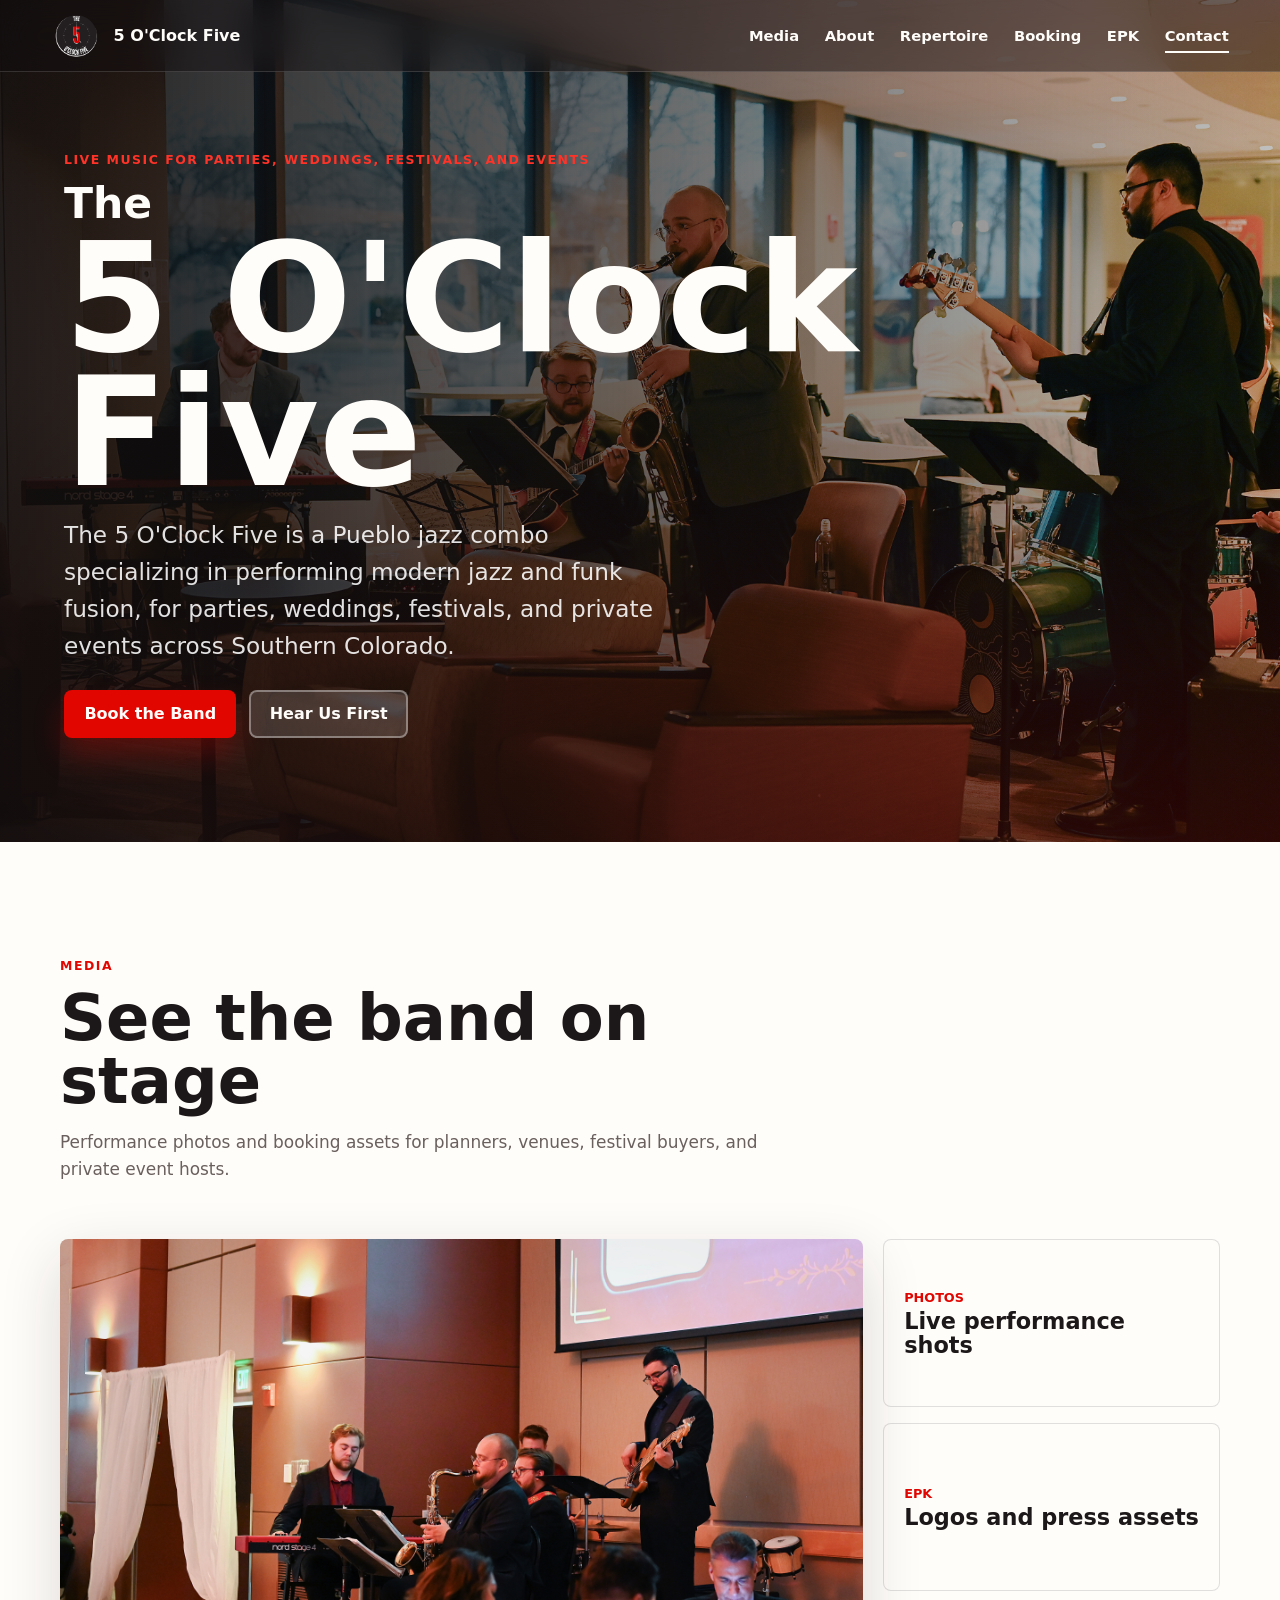
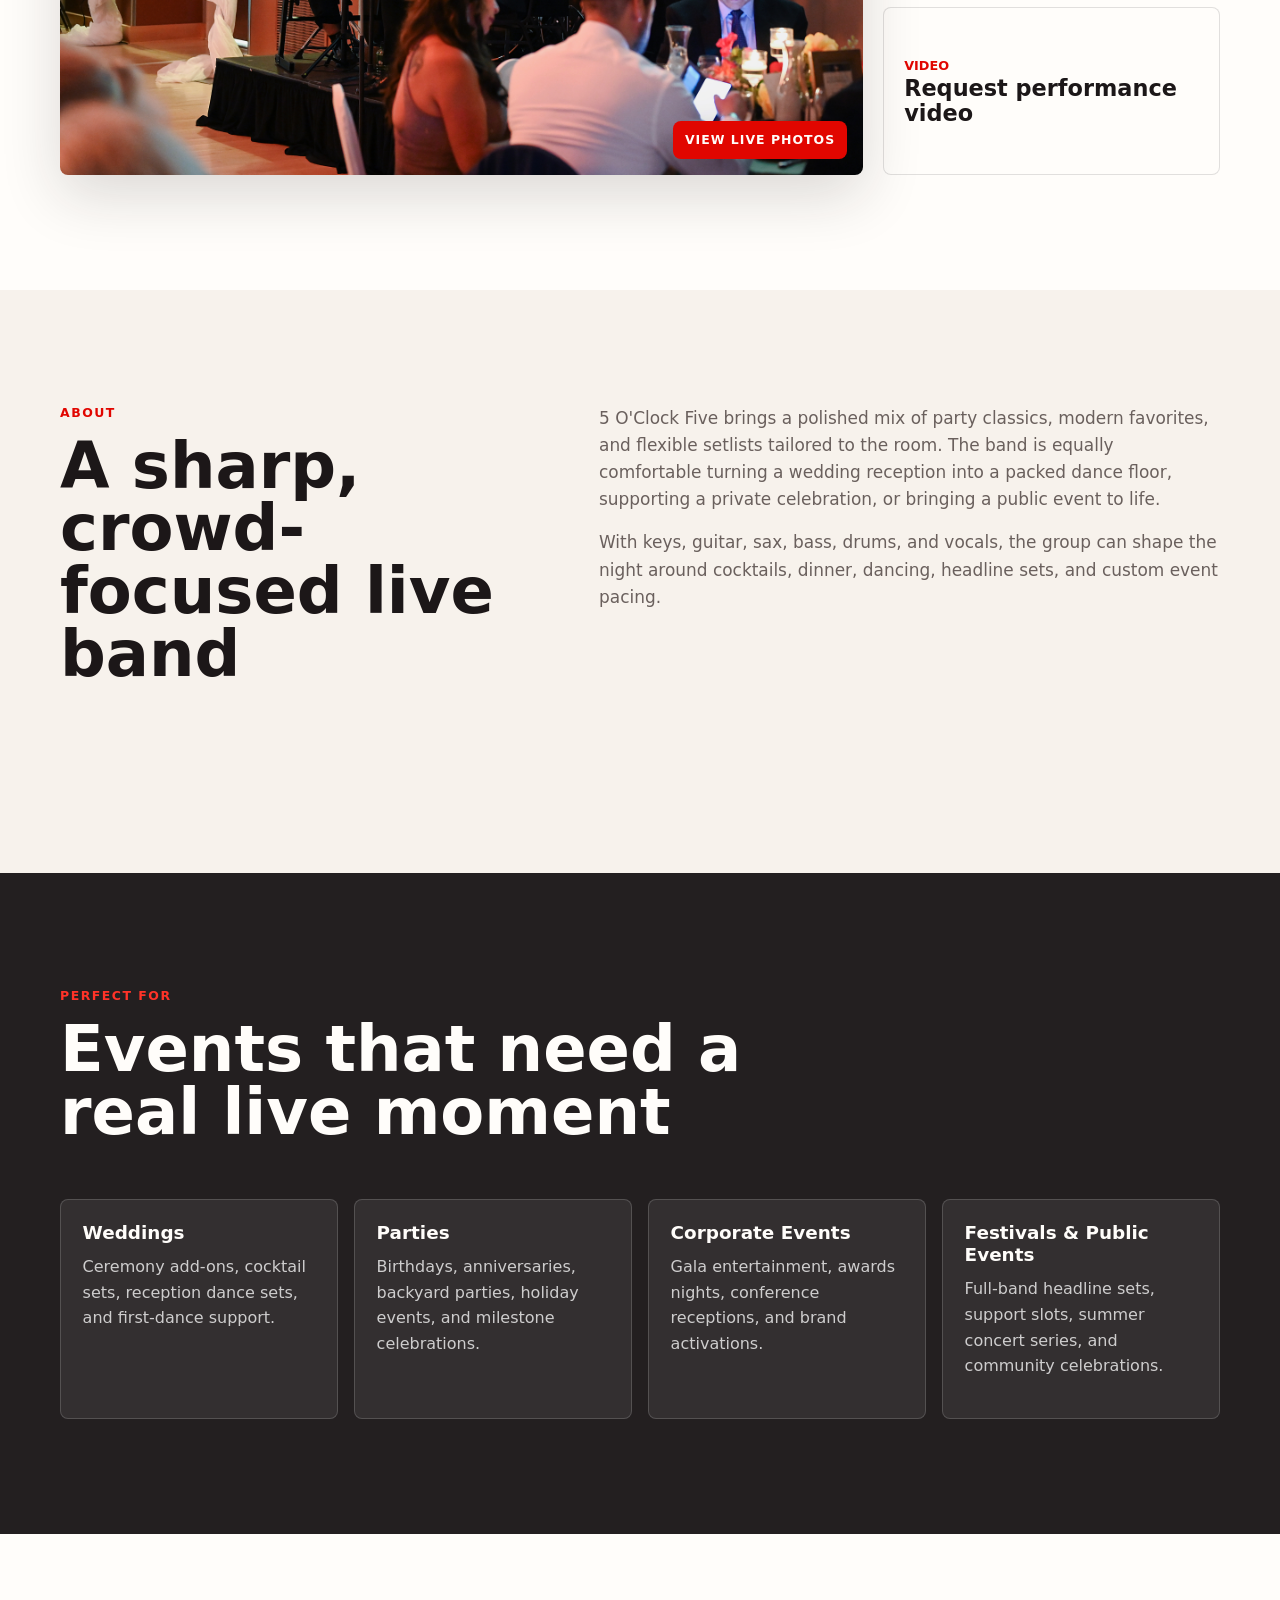
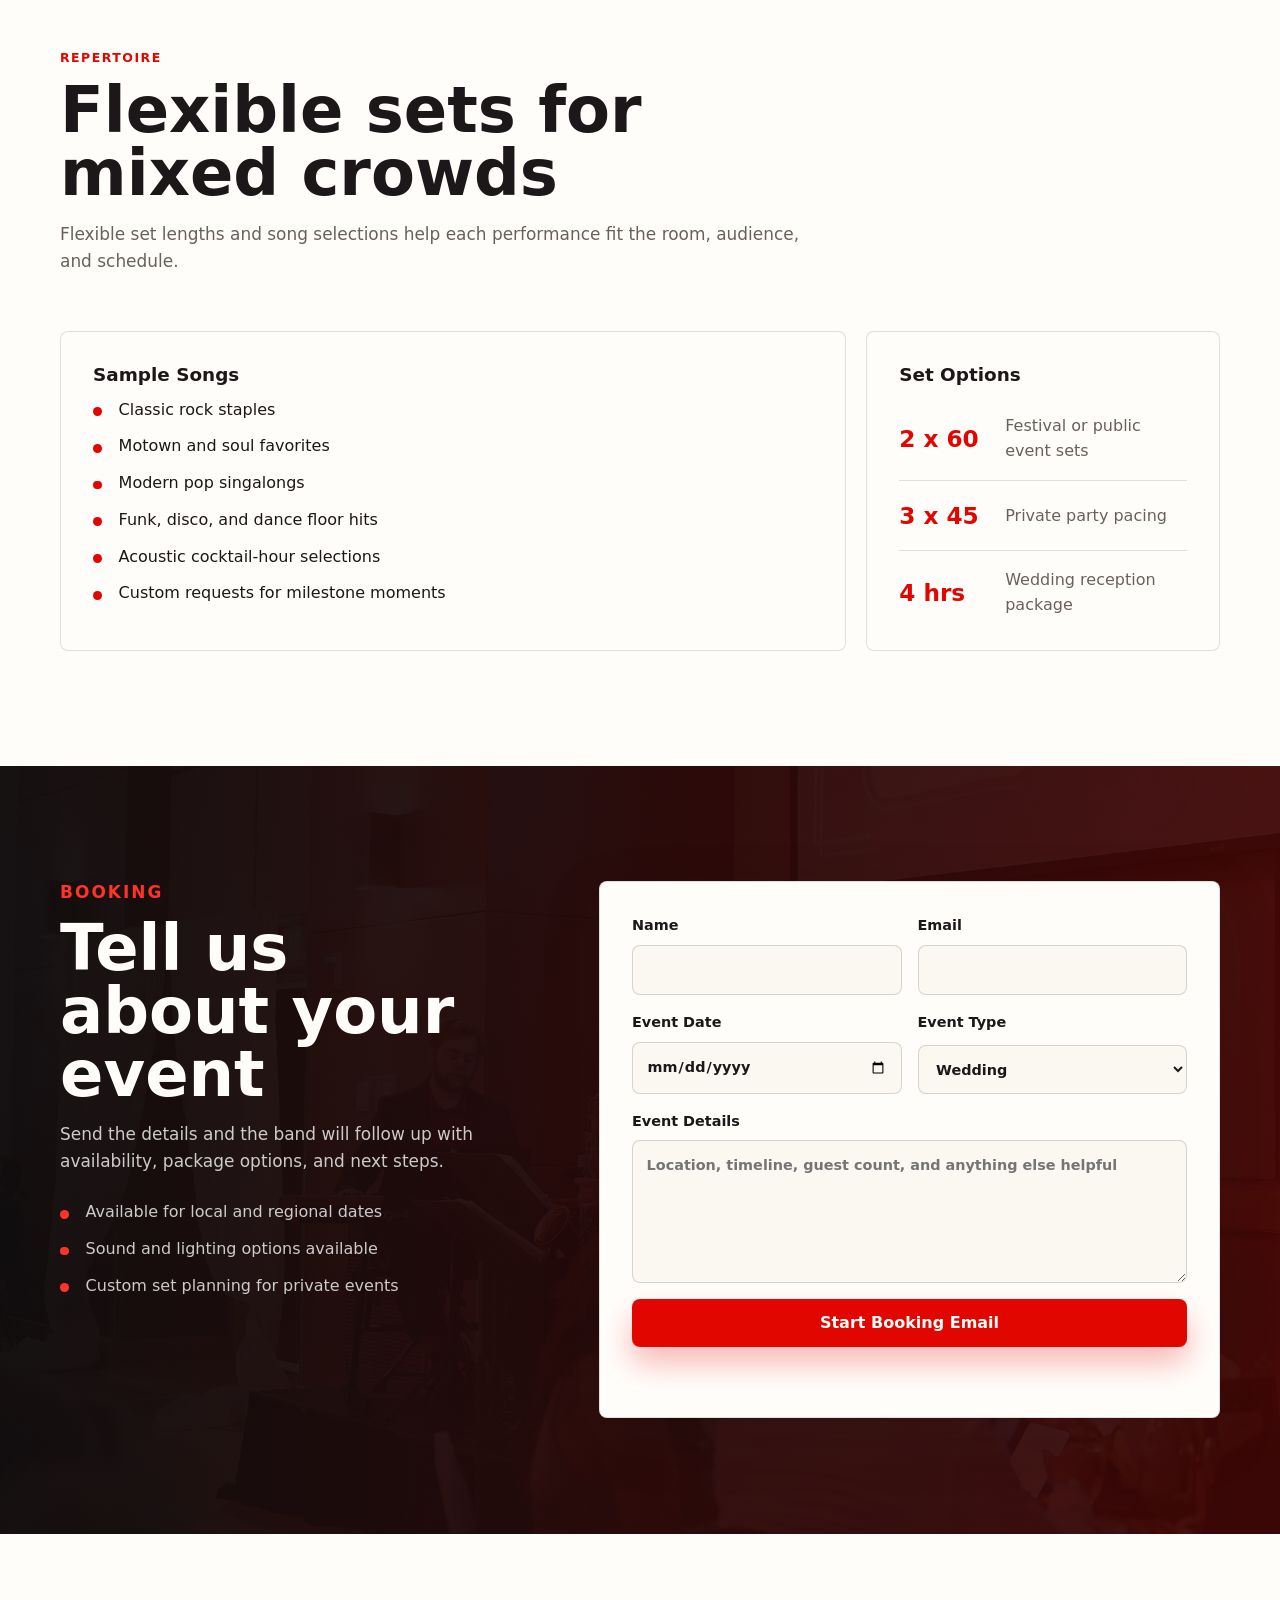
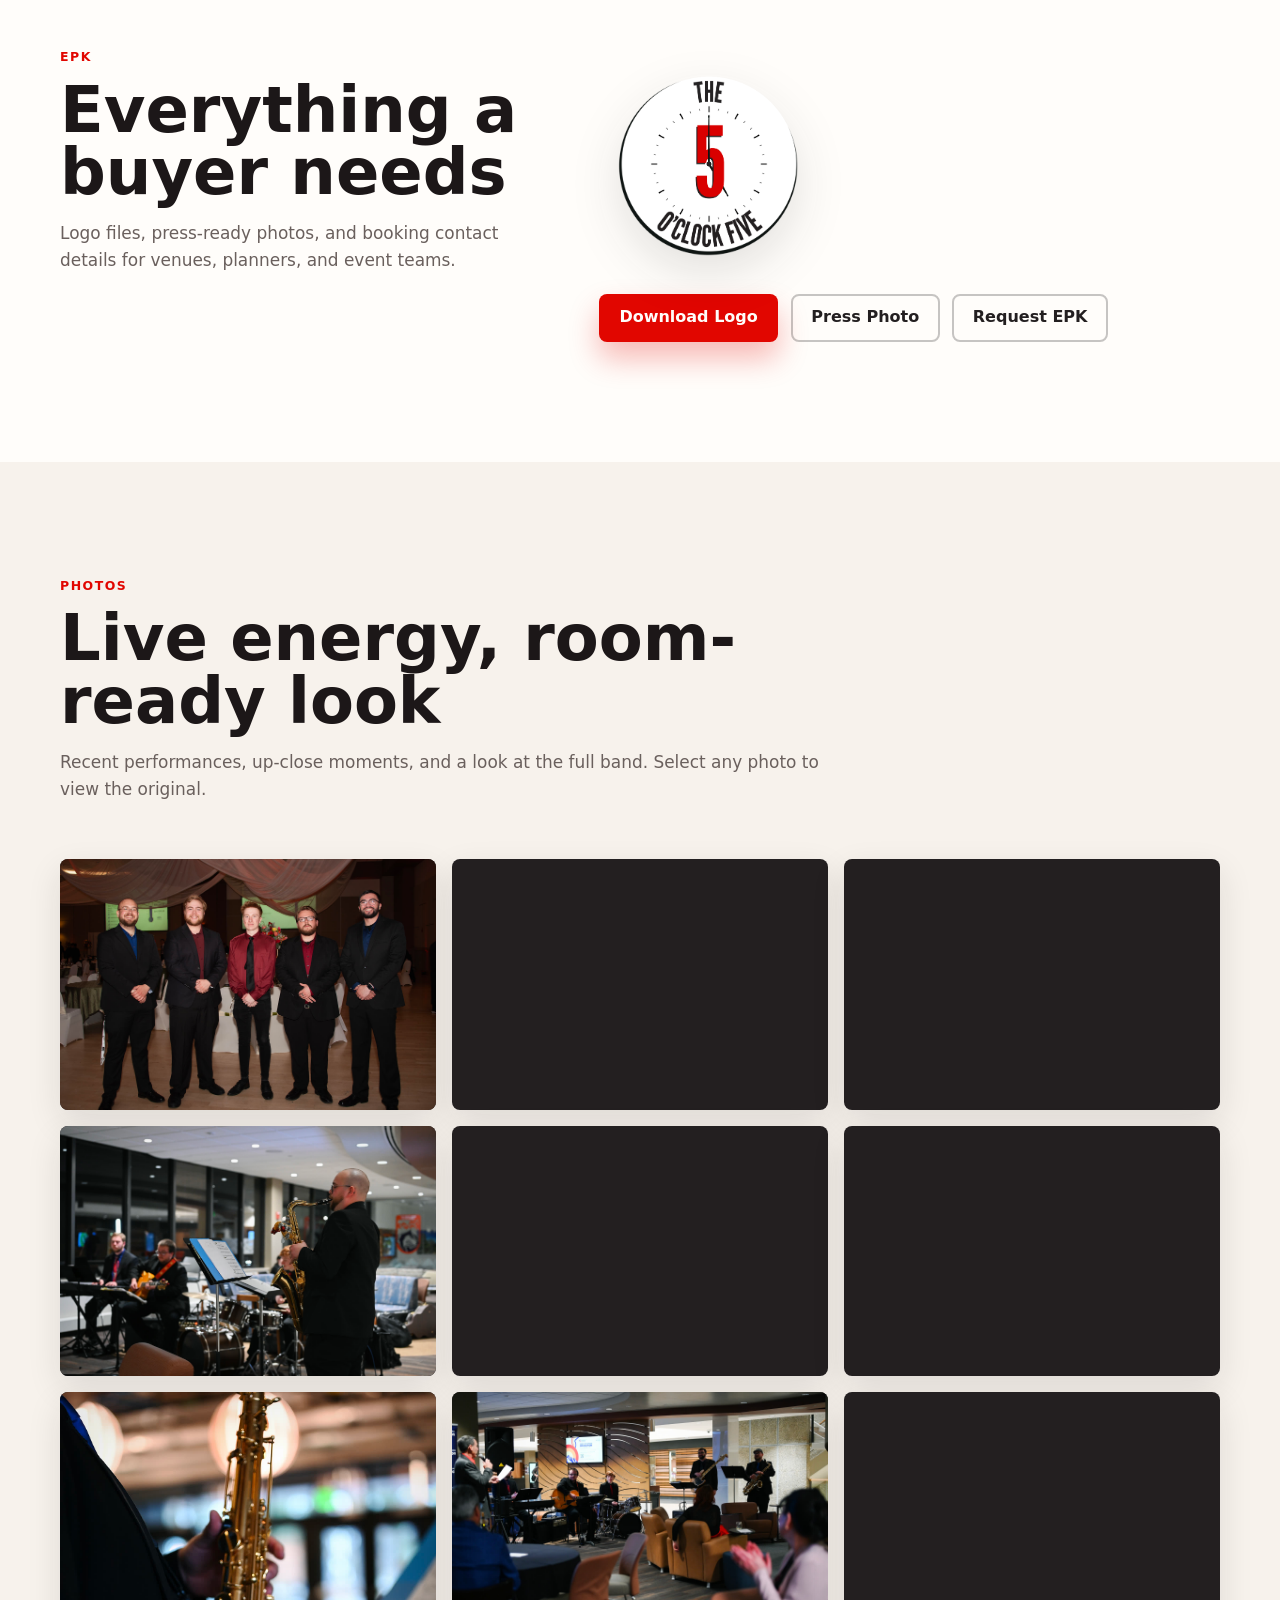
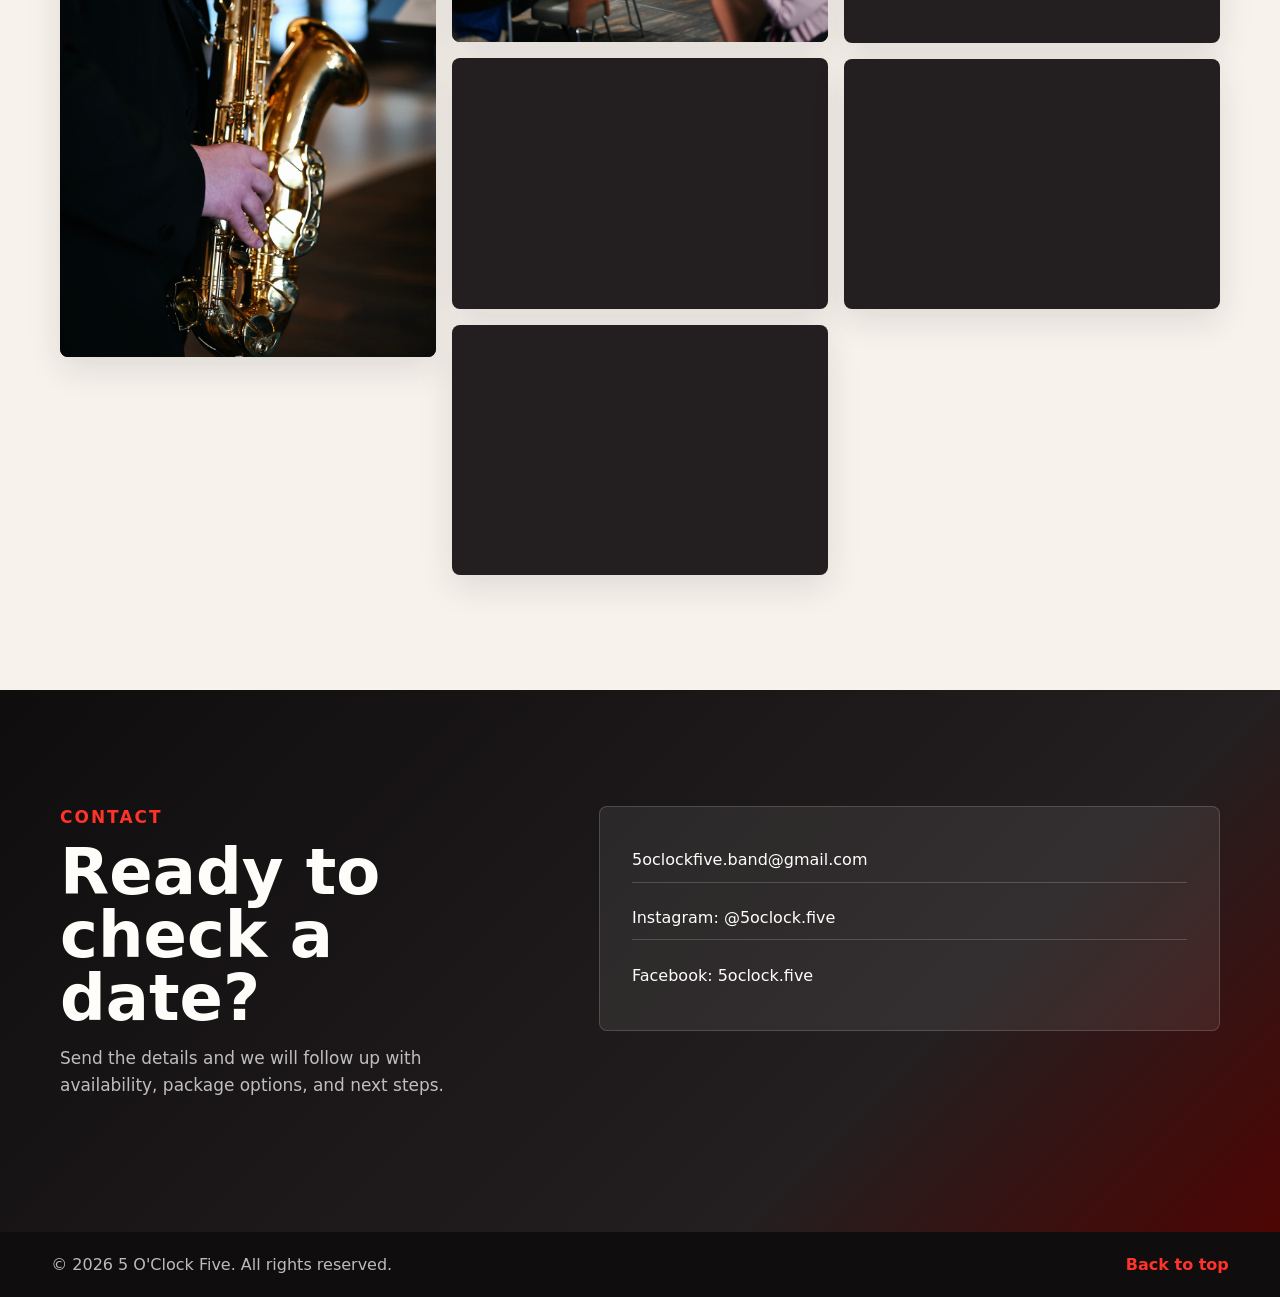
==== commit d9b91b0e: "added more photos, changed email, some descriptions" ====
--- a/index.html
+++ b/index.html
@@ -44,9 +44,14 @@
         <div class="hero-overlay"></div>
         <div class="hero-content">
           <p class="eyebrow">Live music for parties, weddings, festivals, and events</p>
-          <h1 id="hero-title">5 O'Clock Five</h1>
+          <h1 id="hero-title">
+            <span class="hero-title-the">The</span>
+            <span class="hero-title-line hero-title-nowrap">5 O'Clock</span>
+            <span class="hero-title-line">Five</span>
+          </h1>
           <p class="hero-copy">
-            A polished five-piece live band built for dance floors, receptions, public stages, and private celebrations.
+            The 5 O'Clock Five is a Pueblo jazz combo specializing in performing modern jazz and funk fusion, for
+            parties, weddings, festivals, and private events across Southern Colorado.
           </p>
           <div class="hero-actions" aria-label="Primary actions">
             <a class="button button-primary" href="#booking">Book the Band</a>
@@ -85,7 +90,7 @@
                 <span>EPK</span>
                 <strong>Logos and press assets</strong>
               </a>
-              <a href="mailto:5oclock.five@gmail.com?subject=5%20O%27Clock%20Five%20video%20request">
+              <a href="mailto:5oclockfive.band@gmail.com?subject=5%20O%27Clock%20Five%20video%20request">
                 <span>Video</span>
                 <strong>Request performance video</strong>
               </a>
@@ -251,7 +256,7 @@
               <a class="button button-outline" href="content/Performing/band_photo3.jpeg" download>
                 Press Photo
               </a>
-              <a class="button button-outline" href="mailto:5oclock.five@gmail.com?subject=5%20O%27Clock%20Five%20EPK%20request">
+              <a class="button button-outline" href="mailto:5oclockfive.band@gmail.com?subject=5%20O%27Clock%20Five%20EPK%20request">
                 Request EPK
               </a>
             </div>
@@ -264,12 +269,49 @@
           <div class="section-heading">
             <p class="eyebrow">Photos</p>
             <h2 id="photos-title">Live energy, room-ready look</h2>
+            <p>
+              Recent performances, up-close moments, and a look at the full band. Select any photo to view the
+              original.
+            </p>
           </div>
 
           <div class="photo-grid">
-            <img src="content/Performing/band_photo1.jpeg" alt="5 O'Clock Five performing with sax, keys, guitar, bass, and drums" loading="lazy" />
-            <img src="content/Performing/band_photo2.jpeg" alt="5 O'Clock Five playing at a formal event" loading="lazy" />
-            <img src="content/Performing/band_photo3.jpeg" alt="5 O'Clock Five band portrait with instruments" loading="lazy" />
+            <a class="photo-card" href="content/Performing/54535856591_a957c4e41e_o.jpg" target="_blank" rel="noreferrer">
+              <img src="content/Performing/web/54535856591_a957c4e41e_o.jpg" alt="5 O'Clock Five posing together at an event" width="1600" height="1066" loading="lazy" decoding="async" />
+            </a>
+            <a class="photo-card" href="content/Performing/53574758952_f426f7ecdb_o.jpg" target="_blank" rel="noreferrer">
+              <img src="content/Performing/web/53574758952_f426f7ecdb_o.jpg" alt="Saxophone-led 5 O'Clock Five performance" width="1600" height="1066" loading="lazy" decoding="async" />
+            </a>
+            <a class="photo-card" href="content/Performing/53574759617_7161df0e09_o.jpg" target="_blank" rel="noreferrer">
+              <img src="content/Performing/web/53574759617_7161df0e09_o.jpg" alt="Close-up of a saxophone solo" width="1066" height="1600" loading="lazy" decoding="async" />
+            </a>
+            <a class="photo-card" href="content/Performing/53575624661_5c74083d9b_o.jpg" target="_blank" rel="noreferrer">
+              <img src="content/Performing/web/53575624661_5c74083d9b_o.jpg" alt="5 O'Clock Five bassist performing" width="1600" height="1066" loading="lazy" decoding="async" />
+            </a>
+            <a class="photo-card" href="content/Performing/band_photo1.jpeg" target="_blank" rel="noreferrer">
+              <img src="content/Performing/web/band_photo1.jpeg" alt="5 O'Clock Five performing with sax, keys, guitar, bass, and drums" width="1600" height="1066" loading="lazy" decoding="async" />
+            </a>
+            <a class="photo-card" href="content/Performing/53575951179_114c02046e_o.jpg" target="_blank" rel="noreferrer">
+              <img src="content/Performing/web/53575951179_114c02046e_o.jpg" alt="5 O'Clock Five performing for a seated audience" width="1600" height="1064" loading="lazy" decoding="async" />
+            </a>
+            <a class="photo-card" href="content/Performing/53575951414_0804ff7fd1_o.jpg" target="_blank" rel="noreferrer">
+              <img src="content/Performing/web/53575951414_0804ff7fd1_o.jpg" alt="Drummer playing during a 5 O'Clock Five set" width="1600" height="1066" loading="lazy" decoding="async" />
+            </a>
+            <a class="photo-card" href="content/Performing/54534986972_abdb69fae1_o.jpg" target="_blank" rel="noreferrer">
+              <img src="content/Performing/web/54534986972_abdb69fae1_o.jpg" alt="5 O'Clock Five playing together under warm stage lighting" width="1600" height="1066" loading="lazy" decoding="async" />
+            </a>
+            <a class="photo-card" href="content/Performing/54536100753_01e02421b6_o.jpg" target="_blank" rel="noreferrer">
+              <img src="content/Performing/web/54536100753_01e02421b6_o.jpg" alt="Band members entertaining guests at a reception" width="1600" height="1066" loading="lazy" decoding="async" />
+            </a>
+            <a class="photo-card" href="content/Performing/55180863495_a6e1e23bf4_o.jpg" target="_blank" rel="noreferrer">
+              <img src="content/Performing/web/55180863495_a6e1e23bf4_o.jpg" alt="Full 5 O'Clock Five ensemble performing in a bright event space" width="1600" height="1066" loading="lazy" decoding="async" />
+            </a>
+            <a class="photo-card" href="content/Performing/band_photo2.jpeg" target="_blank" rel="noreferrer">
+              <img src="content/Performing/web/band_photo2.jpeg" alt="5 O'Clock Five playing at a formal event" width="1600" height="1066" loading="lazy" decoding="async" />
+            </a>
+            <a class="photo-card" href="content/Performing/band_photo3.jpeg" target="_blank" rel="noreferrer">
+              <img src="content/Performing/web/band_photo3.jpeg" alt="5 O'Clock Five band portrait with instruments" width="1440" height="960" loading="lazy" decoding="async" />
+            </a>
           </div>
         </div>
       </section>
@@ -285,7 +327,7 @@
           </div>
 
           <address class="contact-card">
-            <a href="mailto:5oclock.five@gmail.com">5oclock.five@gmail.com</a>
+            <a href="mailto:5oclockfive.band@gmail.com">5oclockfive.band@gmail.com</a>
             <a href="https://www.instagram.com/5oclock.five/" target="_blank" rel="noreferrer">Instagram: @5oclock.five</a>
             <a href="https://www.facebook.com/5oclock.five" target="_blank" rel="noreferrer">Facebook: 5oclock.five</a>
           </address>
--- a/style.css
+++ b/style.css
@@ -188,7 +188,7 @@
   position: relative;
   z-index: 2;
   align-self: end;
-  width: min(760px, 100%);
+  width: min(840px, 100%);
   padding: calc(var(--header-height) + 5rem) clamp(1rem, 6vw, 4rem) clamp(3rem, 9vw, 6.5rem);
 }
 
@@ -219,6 +219,21 @@
   font-size: clamp(4rem, 14vw, 9.5rem);
   line-height: 0.88;
   letter-spacing: 0;
+}
+
+.hero-title-the,
+.hero-title-line {
+  display: block;
+}
+
+.hero-title-the {
+  margin-bottom: 0.18em;
+  font-size: 0.28em;
+  line-height: 1;
+}
+
+.hero-title-nowrap {
+  white-space: nowrap;
 }
 
 h2 {
@@ -617,16 +632,58 @@
 }
 
 .photo-grid {
-  display: grid;
-  grid-template-columns: repeat(3, minmax(0, 1fr));
-  gap: 1rem;
-}
-
-.photo-grid img {
+  column-count: 3;
+  column-gap: 1rem;
+}
+
+.photo-card {
+  position: relative;
+  display: block;
+  margin-bottom: 1rem;
+  overflow: hidden;
+  break-inside: avoid;
+  background: var(--clock-dark);
+  border-radius: var(--radius);
+  box-shadow: 0 12px 34px rgba(28, 23, 24, 0.11);
+}
+
+.photo-card::after {
+  position: absolute;
+  right: 0.8rem;
+  bottom: 0.8rem;
+  padding: 0.45rem 0.65rem;
+  color: var(--white);
+  content: "View full size";
+  background: rgba(16, 13, 14, 0.82);
+  border-radius: calc(var(--radius) - 2px);
+  font-size: 0.72rem;
+  font-weight: 900;
+  letter-spacing: 0.05em;
+  opacity: 0;
+  transform: translateY(6px);
+  transition: opacity 180ms ease, transform 180ms ease;
+}
+
+.photo-card img {
   width: 100%;
-  aspect-ratio: 4 / 3;
-  object-fit: cover;
-  border-radius: var(--radius);
+  height: auto;
+  transition: transform 260ms ease;
+}
+
+.photo-card:hover img,
+.photo-card:focus-visible img {
+  transform: scale(1.018);
+}
+
+.photo-card:hover::after,
+.photo-card:focus-visible::after {
+  opacity: 1;
+  transform: translateY(0);
+}
+
+.photo-card:focus-visible {
+  outline: 3px solid var(--red);
+  outline-offset: 3px;
 }
 
 .contact-section {
@@ -706,9 +763,12 @@
     grid-template-columns: 1fr;
   }
 
-  .card-grid,
+  .card-grid {
+    grid-template-columns: repeat(2, minmax(0, 1fr));
+  }
+
   .photo-grid {
-    grid-template-columns: repeat(2, minmax(0, 1fr));
+    column-count: 2;
   }
 }
 
@@ -803,9 +863,12 @@
     font-size: clamp(2rem, 13vw, 3rem);
   }
 
-  .card-grid,
+  .card-grid {
+    grid-template-columns: 1fr;
+  }
+
   .photo-grid {
-    grid-template-columns: 1fr;
+    column-count: 1;
   }
 
   .info-card {
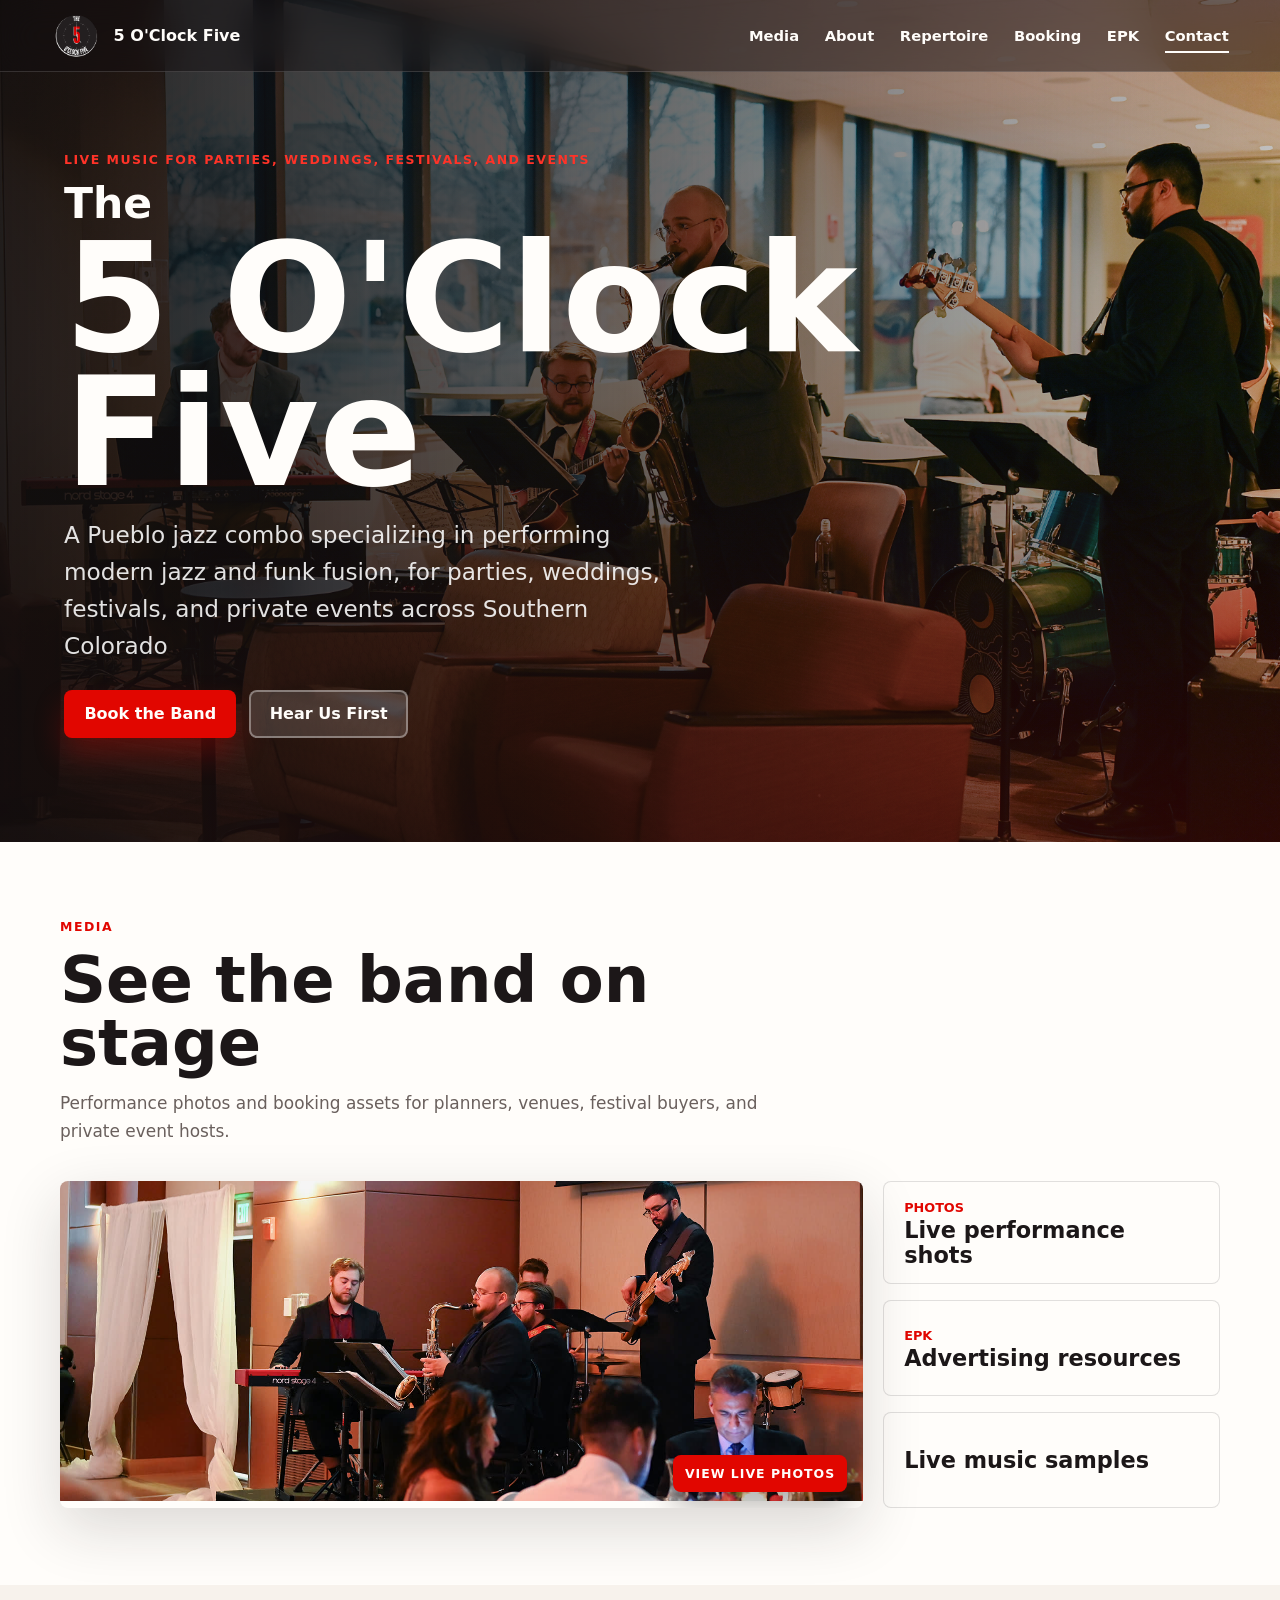
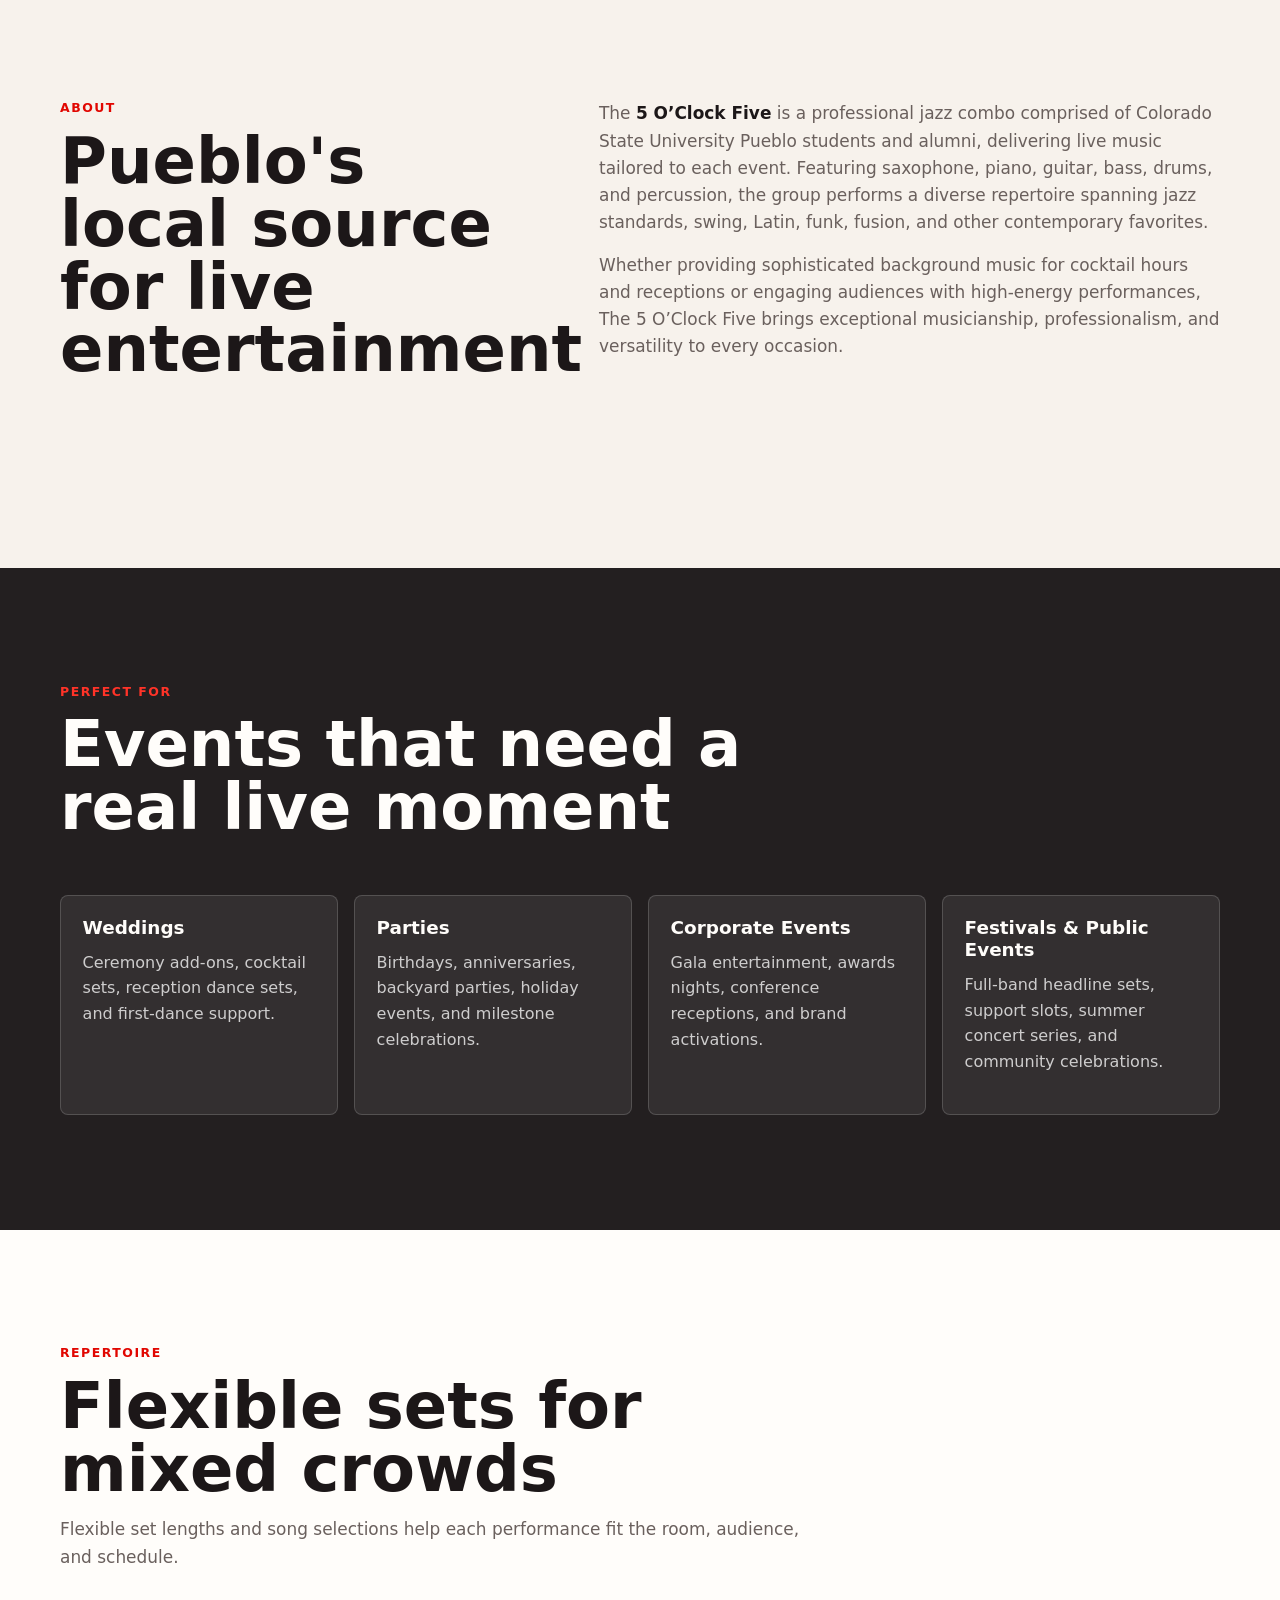
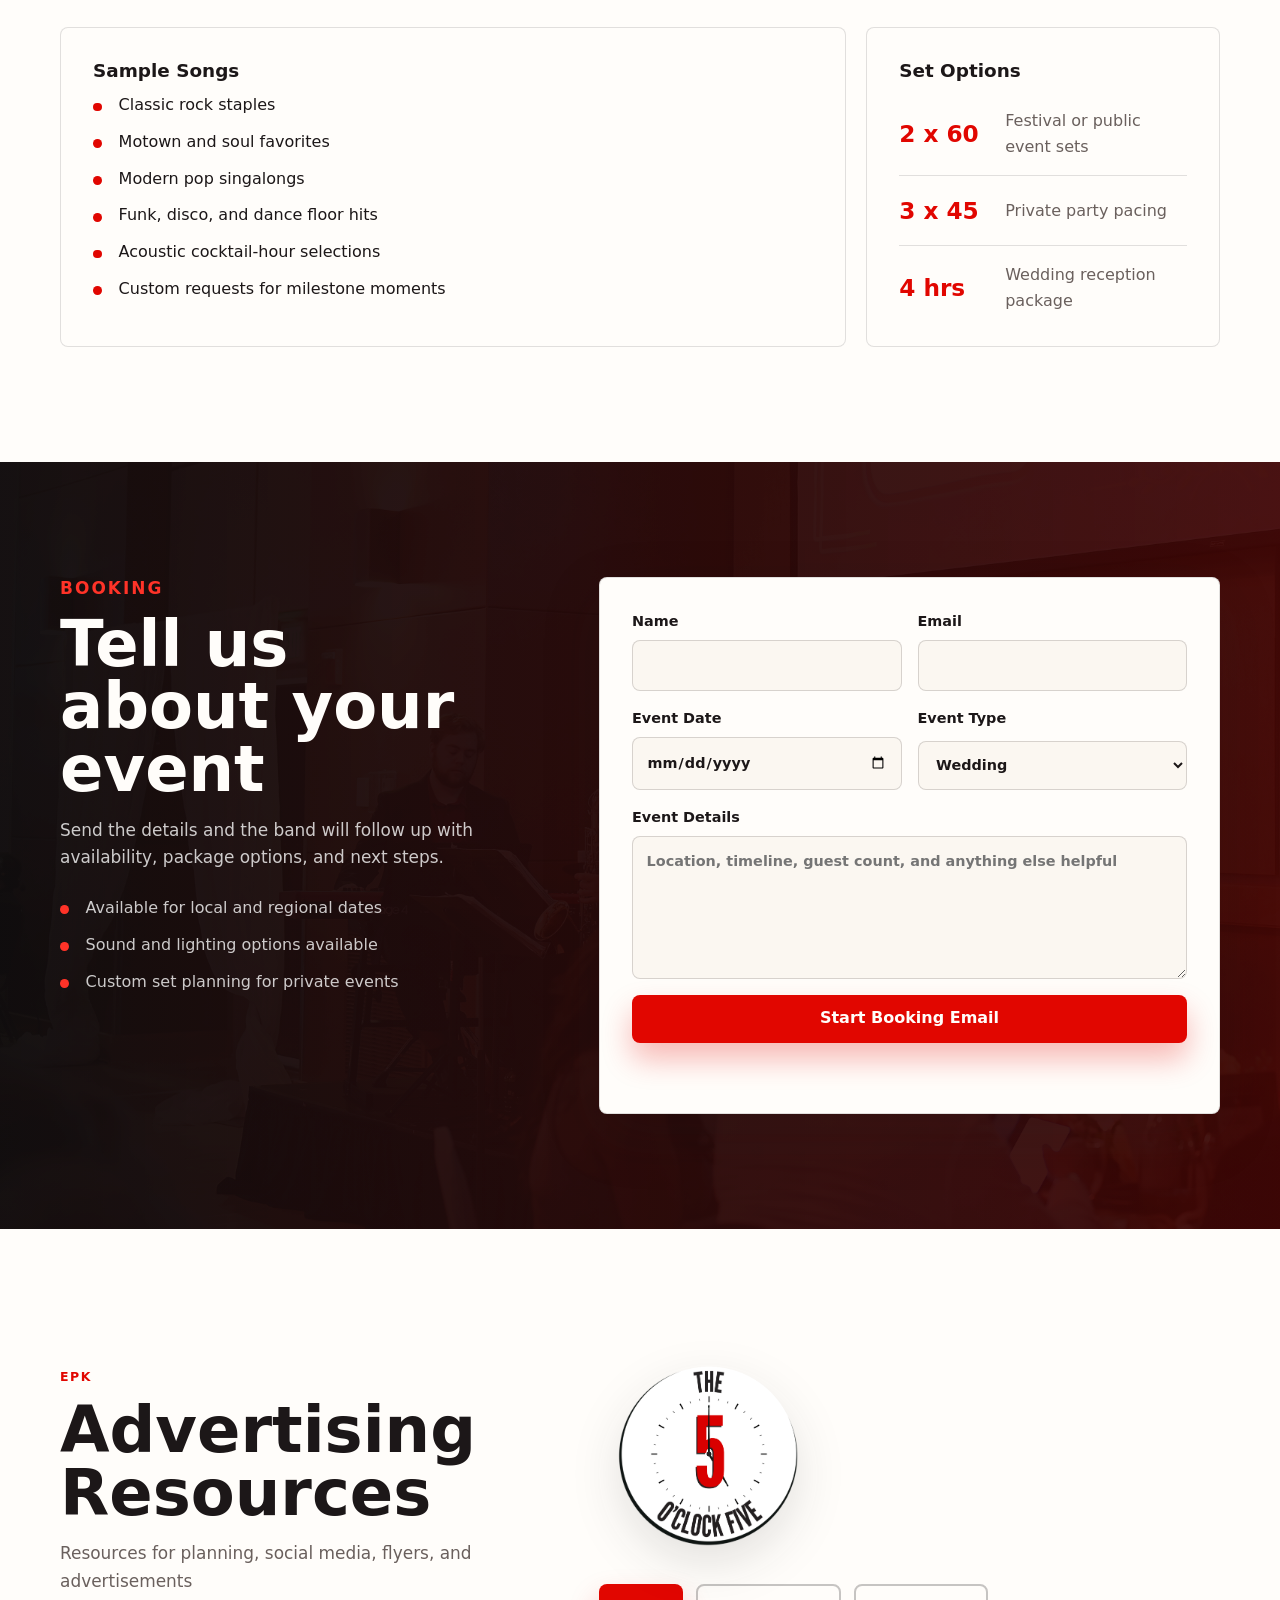
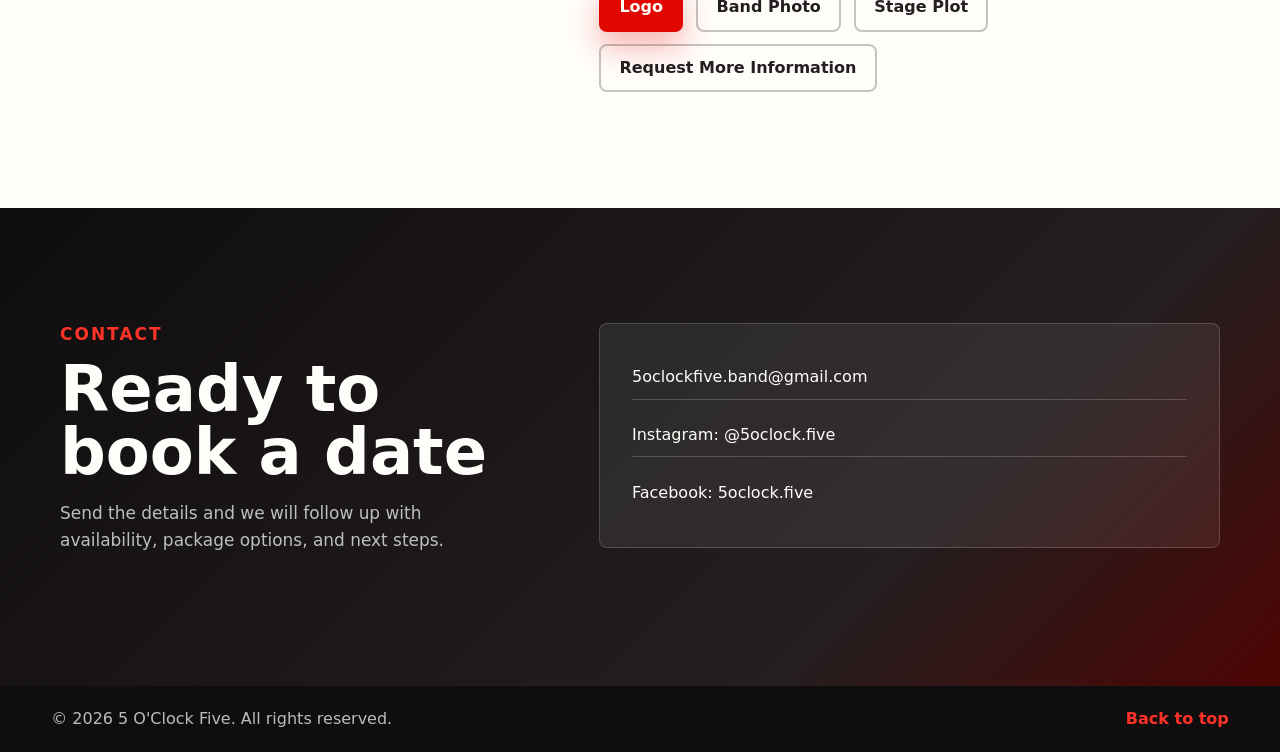
==== commit 2ec8a2db: "further changes. trying to fix some issues." ====
--- a/index.html
+++ b/index.html
@@ -50,8 +50,8 @@
             <span class="hero-title-line">Five</span>
           </h1>
           <p class="hero-copy">
-            The 5 O'Clock Five is a Pueblo jazz combo specializing in performing modern jazz and funk fusion, for
-            parties, weddings, festivals, and private events across Southern Colorado.
+            A Pueblo jazz combo specializing in performing modern jazz and funk fusion, for parties, weddings,
+            festivals, and private events across Southern Colorado
           </p>
           <div class="hero-actions" aria-label="Primary actions">
             <a class="button button-primary" href="#booking">Book the Band</a>
@@ -60,7 +60,7 @@
         </div>
       </section>
 
-      <section class="section section-light" id="listen" aria-labelledby="listen-title">
+      <section class="section section-light media-section" id="listen" aria-labelledby="listen-title">
         <div class="section-inner">
           <div class="section-heading">
             <p class="eyebrow">Media</p>
@@ -72,27 +72,28 @@
 
           <div class="media-grid">
             <article class="media-feature">
-              <a class="media-photo-link" href="#photos">
+              <a class="media-photo-link" href="photos.html">
                 <img
-                  src="content/Performing/band_photo2.jpeg"
+                  src="content/Performing/web/band_photo2.jpeg"
                   alt="5 O'Clock Five performing for an event audience"
+                  width="1600"
+                  height="1066"
                 />
                 <span class="media-badge">View live photos</span>
               </a>
             </article>
 
             <div class="listen-links" aria-label="Band media links">
-              <a href="#photos">
+              <a href="photos.html">
                 <span>Photos</span>
                 <strong>Live performance shots</strong>
               </a>
               <a href="#epk">
                 <span>EPK</span>
-                <strong>Logos and press assets</strong>
-              </a>
-              <a href="mailto:5oclockfive.band@gmail.com?subject=5%20O%27Clock%20Five%20video%20request">
-                <span>Video</span>
-                <strong>Request performance video</strong>
+                <strong>Advertising resources</strong>
+              </a>
+              <a href="https://www.youtube.com/@5oclockfive" target="_blank" rel="noreferrer">
+                <strong>Live music samples</strong>
               </a>
             </div>
           </div>
@@ -103,17 +104,19 @@
         <div class="section-inner split-layout">
           <div class="section-heading">
             <p class="eyebrow">About</p>
-            <h2 id="about-title">A sharp, crowd-focused live band</h2>
+            <h2 id="about-title">Pueblo's local source for live entertainment</h2>
           </div>
           <div class="copy-stack">
             <p>
-              5 O'Clock Five brings a polished mix of party classics, modern favorites, and flexible setlists
-              tailored to the room. The band is equally comfortable turning a wedding reception into a packed
-              dance floor, supporting a private celebration, or bringing a public event to life.
-            </p>
-            <p>
-              With keys, guitar, sax, bass, drums, and vocals, the group can shape the night around cocktails,
-              dinner, dancing, headline sets, and custom event pacing.
+              The <strong>5 O’Clock Five</strong> is a professional jazz combo comprised of Colorado State University
+              Pueblo students and alumni, delivering live music tailored to each event. Featuring saxophone, piano,
+              guitar, bass, drums, and percussion, the group performs a diverse repertoire spanning jazz standards,
+              swing, Latin, funk, fusion, and other contemporary favorites.
+            </p>
+            <p>
+              Whether providing sophisticated background music for cocktail hours and receptions or engaging
+              audiences with high-energy performances, The 5 O’Clock Five brings exceptional musicianship,
+              professionalism, and versatility to every occasion.
             </p>
           </div>
         </div>
@@ -241,9 +244,9 @@
         <div class="section-inner epk-layout">
           <div class="section-heading">
             <p class="eyebrow">EPK</p>
-            <h2 id="epk-title">Everything a buyer needs</h2>
-            <p>
-              Logo files, press-ready photos, and booking contact details for venues, planners, and event teams.
+            <h2 id="epk-title">Advertising Resources</h2>
+            <p>
+              Resources for planning, social media, flyers, and advertisements
             </p>
           </div>
 
@@ -251,67 +254,18 @@
             <img src="content/Logo/5 O'Clock Five Logo.png" alt="5 O'Clock Five clock logo" />
             <div class="epk-actions">
               <a class="button button-primary" href="content/Logo/5 O'Clock Five Logo.png" download>
-                Download Logo
+                Logo
               </a>
               <a class="button button-outline" href="content/Performing/band_photo3.jpeg" download>
-                Press Photo
-              </a>
-              <a class="button button-outline" href="mailto:5oclockfive.band@gmail.com?subject=5%20O%27Clock%20Five%20EPK%20request">
-                Request EPK
-              </a>
-            </div>
-          </div>
-        </div>
-      </section>
-
-      <section class="section" id="photos" aria-labelledby="photos-title">
-        <div class="section-inner">
-          <div class="section-heading">
-            <p class="eyebrow">Photos</p>
-            <h2 id="photos-title">Live energy, room-ready look</h2>
-            <p>
-              Recent performances, up-close moments, and a look at the full band. Select any photo to view the
-              original.
-            </p>
-          </div>
-
-          <div class="photo-grid">
-            <a class="photo-card" href="content/Performing/54535856591_a957c4e41e_o.jpg" target="_blank" rel="noreferrer">
-              <img src="content/Performing/web/54535856591_a957c4e41e_o.jpg" alt="5 O'Clock Five posing together at an event" width="1600" height="1066" loading="lazy" decoding="async" />
-            </a>
-            <a class="photo-card" href="content/Performing/53574758952_f426f7ecdb_o.jpg" target="_blank" rel="noreferrer">
-              <img src="content/Performing/web/53574758952_f426f7ecdb_o.jpg" alt="Saxophone-led 5 O'Clock Five performance" width="1600" height="1066" loading="lazy" decoding="async" />
-            </a>
-            <a class="photo-card" href="content/Performing/53574759617_7161df0e09_o.jpg" target="_blank" rel="noreferrer">
-              <img src="content/Performing/web/53574759617_7161df0e09_o.jpg" alt="Close-up of a saxophone solo" width="1066" height="1600" loading="lazy" decoding="async" />
-            </a>
-            <a class="photo-card" href="content/Performing/53575624661_5c74083d9b_o.jpg" target="_blank" rel="noreferrer">
-              <img src="content/Performing/web/53575624661_5c74083d9b_o.jpg" alt="5 O'Clock Five bassist performing" width="1600" height="1066" loading="lazy" decoding="async" />
-            </a>
-            <a class="photo-card" href="content/Performing/band_photo1.jpeg" target="_blank" rel="noreferrer">
-              <img src="content/Performing/web/band_photo1.jpeg" alt="5 O'Clock Five performing with sax, keys, guitar, bass, and drums" width="1600" height="1066" loading="lazy" decoding="async" />
-            </a>
-            <a class="photo-card" href="content/Performing/53575951179_114c02046e_o.jpg" target="_blank" rel="noreferrer">
-              <img src="content/Performing/web/53575951179_114c02046e_o.jpg" alt="5 O'Clock Five performing for a seated audience" width="1600" height="1064" loading="lazy" decoding="async" />
-            </a>
-            <a class="photo-card" href="content/Performing/53575951414_0804ff7fd1_o.jpg" target="_blank" rel="noreferrer">
-              <img src="content/Performing/web/53575951414_0804ff7fd1_o.jpg" alt="Drummer playing during a 5 O'Clock Five set" width="1600" height="1066" loading="lazy" decoding="async" />
-            </a>
-            <a class="photo-card" href="content/Performing/54534986972_abdb69fae1_o.jpg" target="_blank" rel="noreferrer">
-              <img src="content/Performing/web/54534986972_abdb69fae1_o.jpg" alt="5 O'Clock Five playing together under warm stage lighting" width="1600" height="1066" loading="lazy" decoding="async" />
-            </a>
-            <a class="photo-card" href="content/Performing/54536100753_01e02421b6_o.jpg" target="_blank" rel="noreferrer">
-              <img src="content/Performing/web/54536100753_01e02421b6_o.jpg" alt="Band members entertaining guests at a reception" width="1600" height="1066" loading="lazy" decoding="async" />
-            </a>
-            <a class="photo-card" href="content/Performing/55180863495_a6e1e23bf4_o.jpg" target="_blank" rel="noreferrer">
-              <img src="content/Performing/web/55180863495_a6e1e23bf4_o.jpg" alt="Full 5 O'Clock Five ensemble performing in a bright event space" width="1600" height="1066" loading="lazy" decoding="async" />
-            </a>
-            <a class="photo-card" href="content/Performing/band_photo2.jpeg" target="_blank" rel="noreferrer">
-              <img src="content/Performing/web/band_photo2.jpeg" alt="5 O'Clock Five playing at a formal event" width="1600" height="1066" loading="lazy" decoding="async" />
-            </a>
-            <a class="photo-card" href="content/Performing/band_photo3.jpeg" target="_blank" rel="noreferrer">
-              <img src="content/Performing/web/band_photo3.jpeg" alt="5 O'Clock Five band portrait with instruments" width="1440" height="960" loading="lazy" decoding="async" />
-            </a>
+                Band Photo
+              </a>
+              <a class="button button-outline" href="mailto:5oclockfive.band@gmail.com?subject=5%20O%27Clock%20Five%20stage%20plot%20request">
+                Stage Plot
+              </a>
+              <a class="button button-outline" href="mailto:5oclockfive.band@gmail.com?subject=5%20O%27Clock%20Five%20information%20request">
+                Request More Information
+              </a>
+            </div>
           </div>
         </div>
       </section>
@@ -320,7 +274,7 @@
         <div class="section-inner contact-layout">
           <div>
             <p class="eyebrow">Contact</p>
-            <h2 id="contact-title">Ready to check a date?</h2>
+            <h2 id="contact-title">Ready to book a date</h2>
             <p>
               Send the details and we will follow up with availability, package options, and next steps.
             </p>
--- a/style.css
+++ b/style.css
@@ -75,6 +75,12 @@
   box-shadow: 0 12px 35px rgba(28, 23, 24, 0.08);
 }
 
+.site-header--solid {
+  color: var(--ink);
+  background: rgba(255, 253, 250, 0.96);
+  box-shadow: 0 12px 35px rgba(28, 23, 24, 0.08);
+}
+
 .brand {
   display: inline-flex;
   align-items: center;
@@ -310,6 +316,14 @@
   background: var(--white);
 }
 
+.media-section {
+  padding-block: clamp(3rem, 6vw, 5rem);
+}
+
+.media-section .section-heading {
+  margin-bottom: clamp(1.5rem, 3vw, 2.25rem);
+}
+
 .section-accent {
   color: var(--white);
   background: var(--clock-dark);
@@ -365,7 +379,8 @@
 .media-photo-link img {
   width: 100%;
   height: 100%;
-  min-height: 380px;
+  min-height: 320px;
+  max-height: 320px;
   object-fit: cover;
   transition: transform 260ms ease;
 }
@@ -409,8 +424,8 @@
 .listen-links a {
   display: grid;
   align-content: center;
-  min-height: 118px;
-  padding: 1.25rem;
+  min-height: 96px;
+  padding: 1rem 1.25rem;
   transition: border-color 180ms ease, transform 180ms ease;
 }
 
@@ -449,6 +464,10 @@
 
 .copy-stack p {
   margin-bottom: 0;
+}
+
+.copy-stack strong {
+  color: var(--ink);
 }
 
 .card-grid {
@@ -636,13 +655,29 @@
   column-gap: 1rem;
 }
 
+.photo-page-section {
+  padding-top: calc(var(--header-height) + clamp(3.5rem, 8vw, 7rem));
+  background: var(--white);
+}
+
+.photo-page-heading {
+  max-width: 900px;
+}
+
+.photo-page-heading h1 {
+  max-width: 13ch;
+  margin-bottom: 1.25rem;
+  font-size: clamp(3.25rem, 8vw, 6.75rem);
+  line-height: 0.94;
+}
+
 .photo-card {
   position: relative;
   display: block;
   margin-bottom: 1rem;
   overflow: hidden;
   break-inside: avoid;
-  background: var(--clock-dark);
+  background: #e8e0d7;
   border-radius: var(--radius);
   box-shadow: 0 12px 34px rgba(28, 23, 24, 0.11);
 }
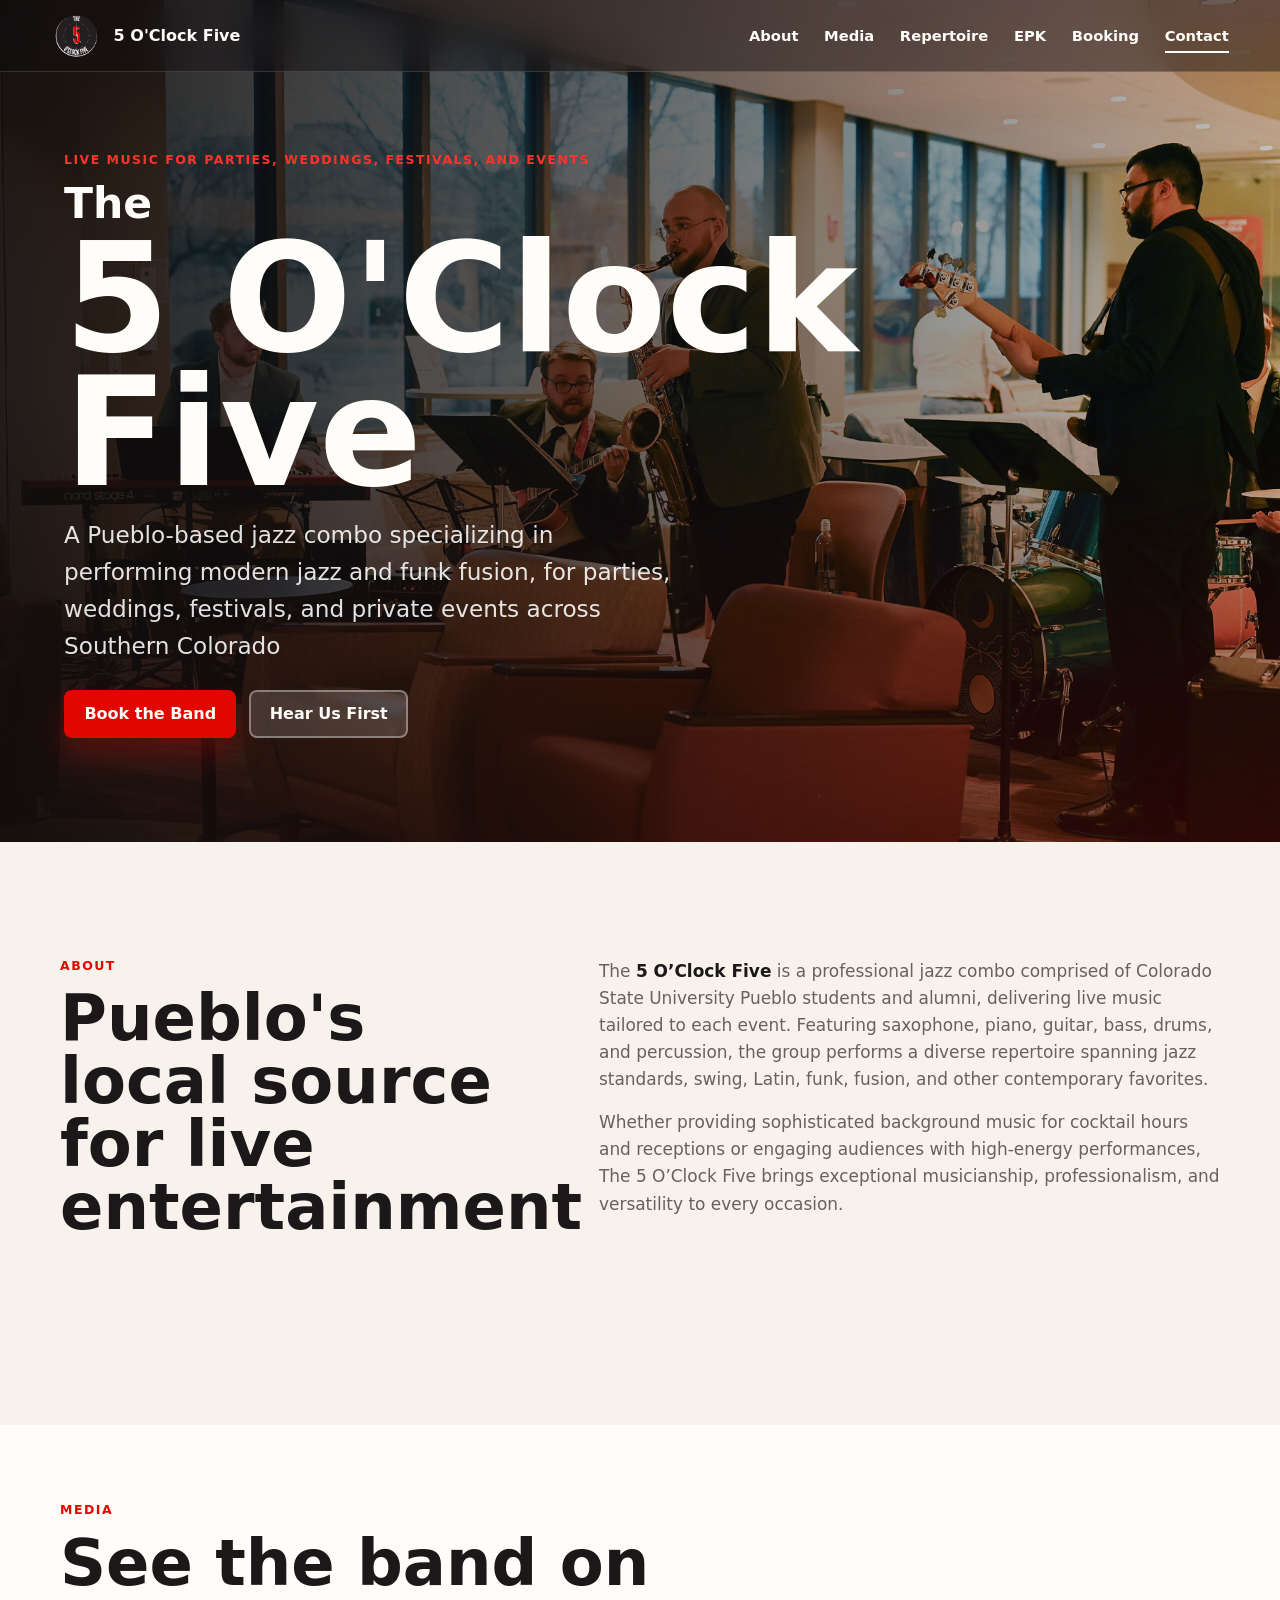
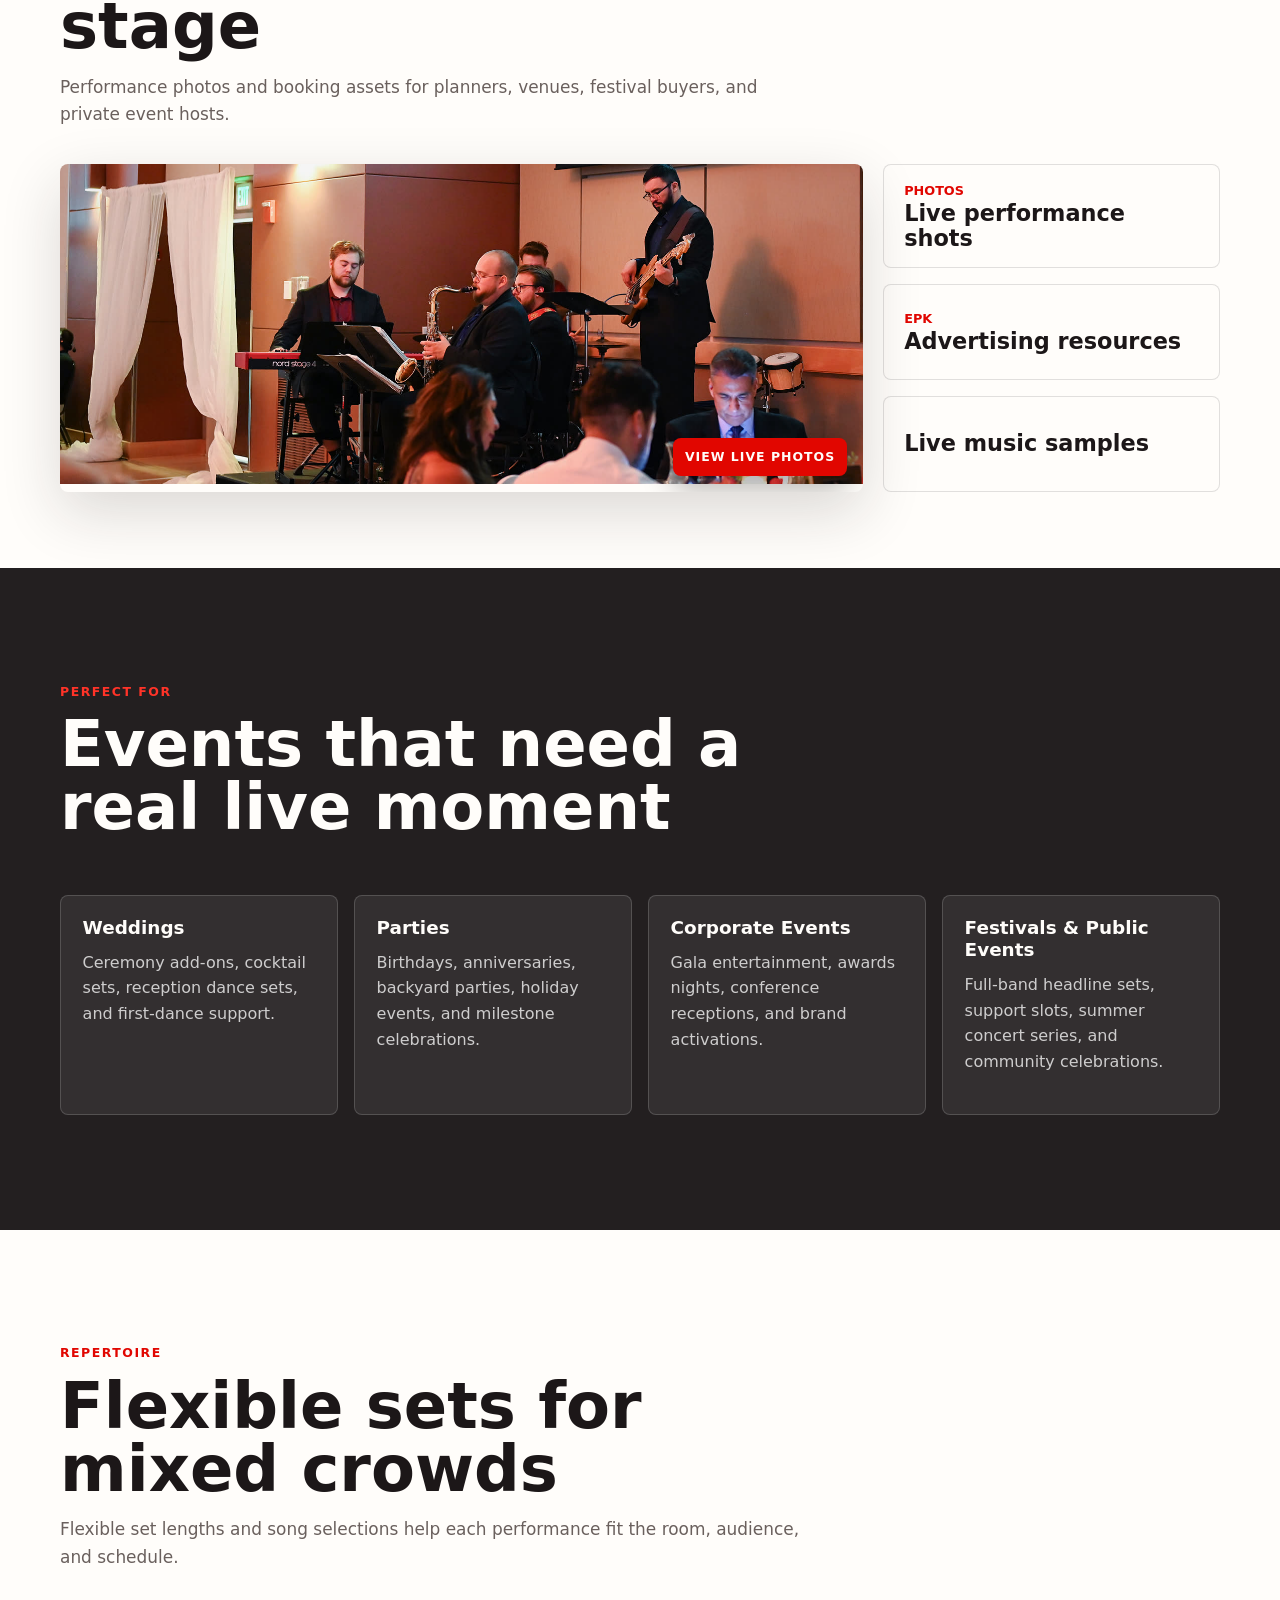
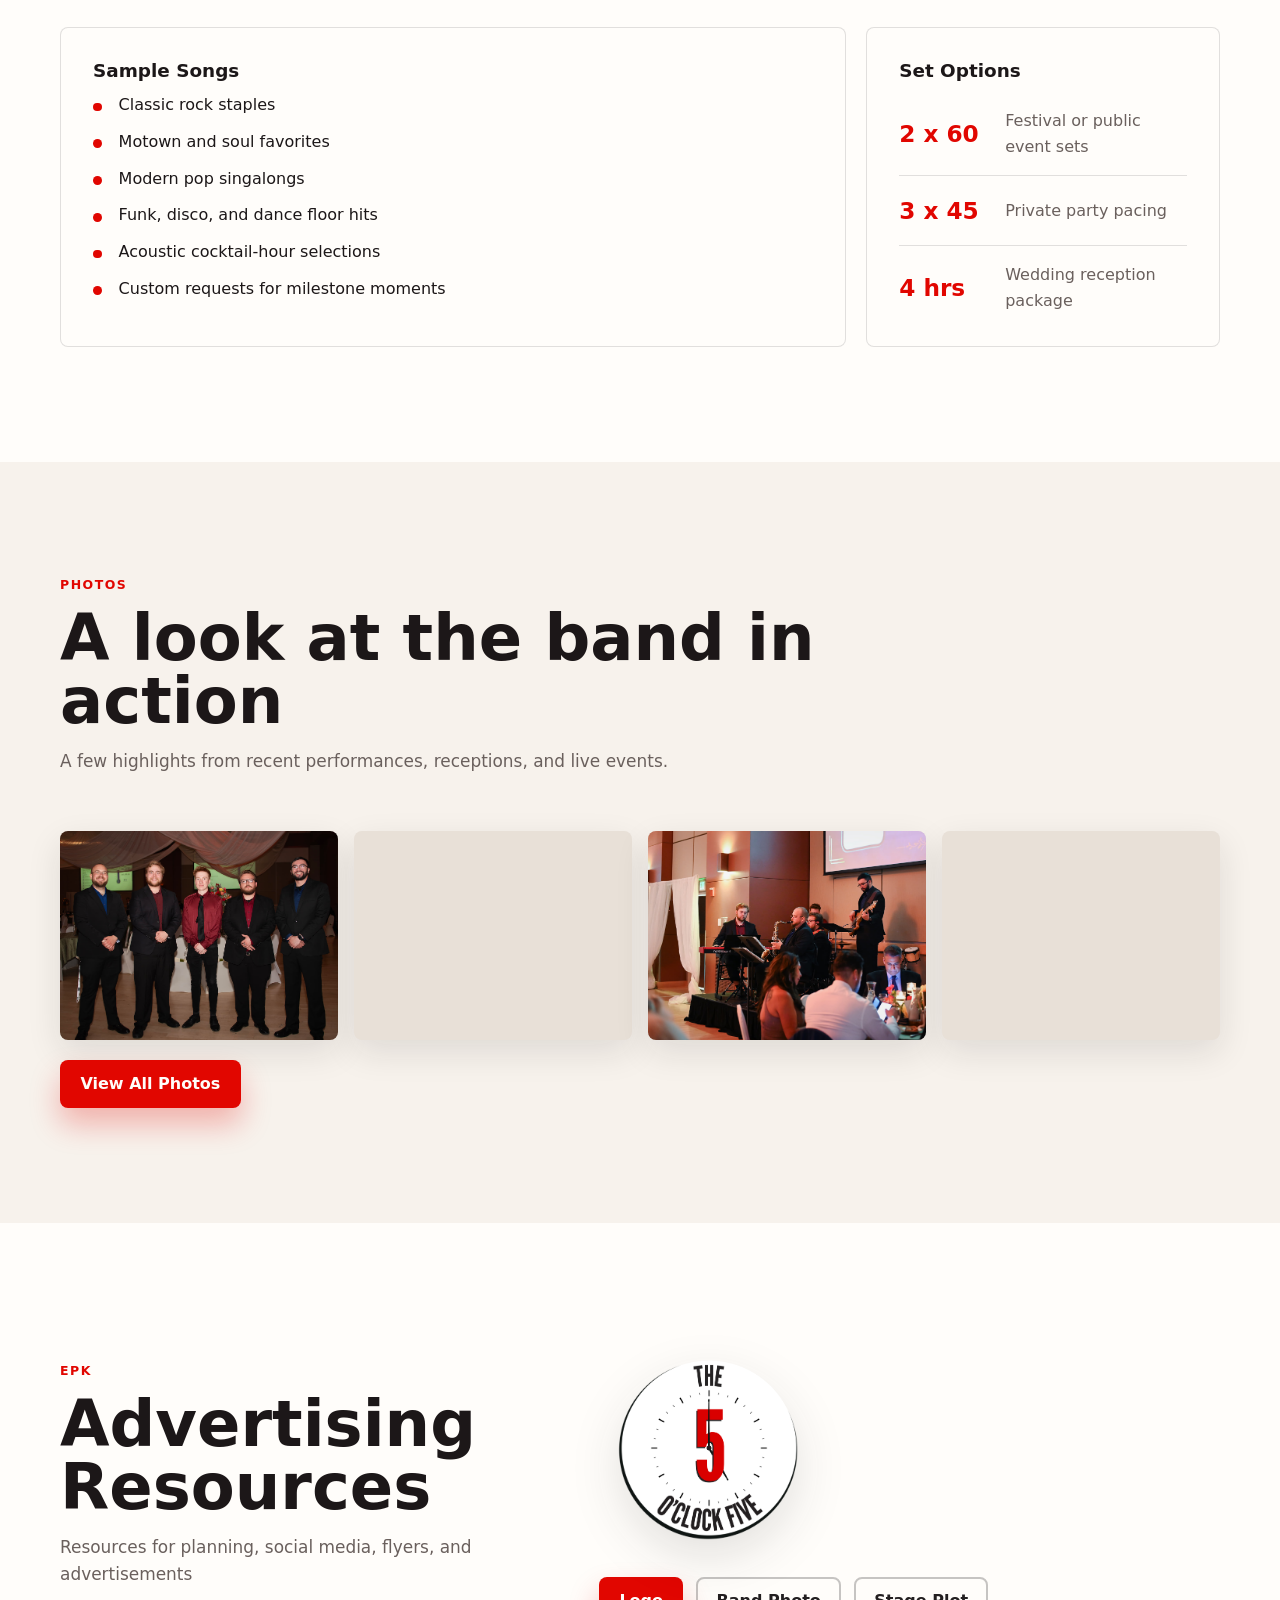
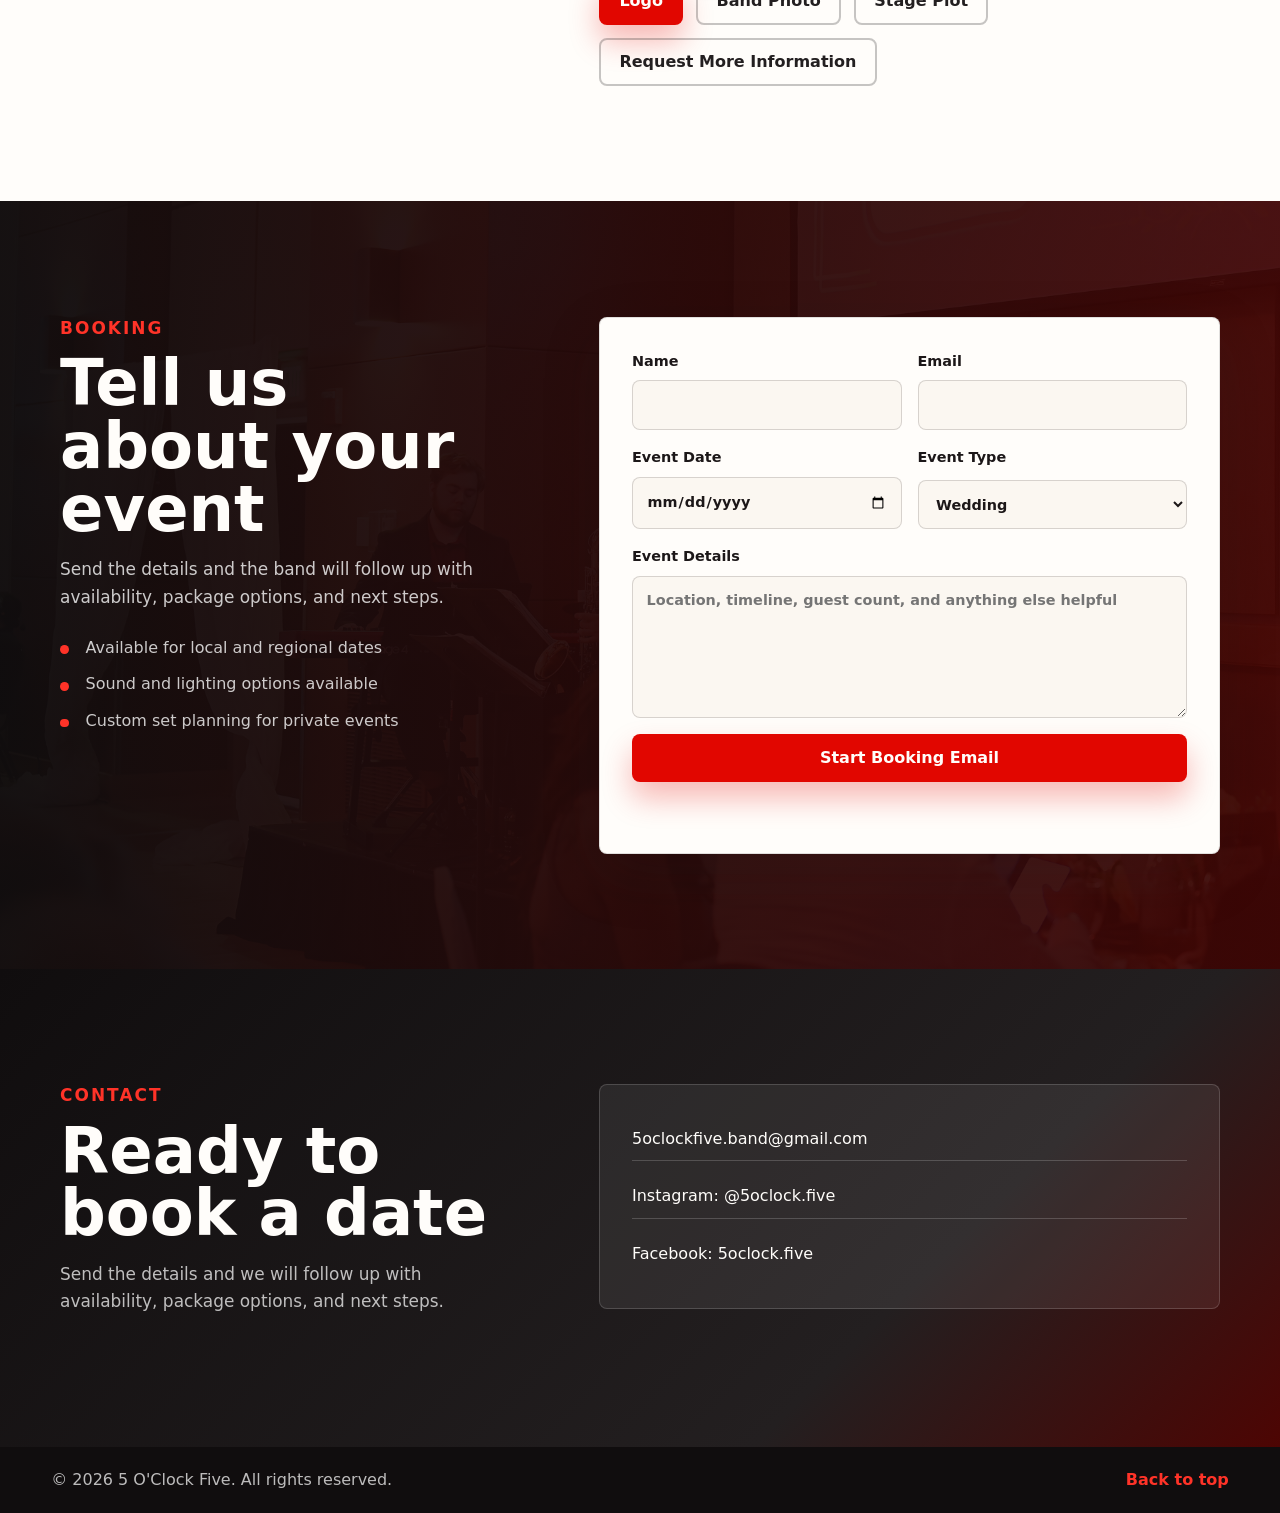
==== commit d384753e: "more changes. Added back photos preview" ====
--- a/index.html
+++ b/index.html
@@ -25,11 +25,11 @@
       </button>
 
       <nav class="site-nav" aria-label="Primary navigation" data-nav>
+        <a href="#about">About</a>
         <a href="#listen">Media</a>
-        <a href="#about">About</a>
         <a href="#repertoire">Repertoire</a>
+        <a href="#epk">EPK</a>
         <a href="#booking">Booking</a>
-        <a href="#epk">EPK</a>
         <a href="#contact">Contact</a>
       </nav>
     </header>
@@ -50,12 +50,34 @@
             <span class="hero-title-line">Five</span>
           </h1>
           <p class="hero-copy">
-            A Pueblo jazz combo specializing in performing modern jazz and funk fusion, for parties, weddings,
+            A Pueblo-based jazz combo specializing in performing modern jazz and funk fusion, for parties, weddings,
             festivals, and private events across Southern Colorado
           </p>
           <div class="hero-actions" aria-label="Primary actions">
             <a class="button button-primary" href="#booking">Book the Band</a>
             <a class="button button-secondary" href="#listen">Hear Us First</a>
+          </div>
+        </div>
+      </section>
+
+      <section class="section" id="about" aria-labelledby="about-title">
+        <div class="section-inner split-layout">
+          <div class="section-heading">
+            <p class="eyebrow">About</p>
+            <h2 id="about-title">Pueblo's local source for live entertainment</h2>
+          </div>
+          <div class="copy-stack">
+            <p>
+              The <strong>5 O’Clock Five</strong> is a professional jazz combo comprised of Colorado State University
+              Pueblo students and alumni, delivering live music tailored to each event. Featuring saxophone, piano,
+              guitar, bass, drums, and percussion, the group performs a diverse repertoire spanning jazz standards,
+              swing, Latin, funk, fusion, and other contemporary favorites.
+            </p>
+            <p>
+              Whether providing sophisticated background music for cocktail hours and receptions or engaging
+              audiences with high-energy performances, The 5 O’Clock Five brings exceptional musicianship,
+              professionalism, and versatility to every occasion.
+            </p>
           </div>
         </div>
       </section>
@@ -96,28 +118,6 @@
                 <strong>Live music samples</strong>
               </a>
             </div>
-          </div>
-        </div>
-      </section>
-
-      <section class="section" id="about" aria-labelledby="about-title">
-        <div class="section-inner split-layout">
-          <div class="section-heading">
-            <p class="eyebrow">About</p>
-            <h2 id="about-title">Pueblo's local source for live entertainment</h2>
-          </div>
-          <div class="copy-stack">
-            <p>
-              The <strong>5 O’Clock Five</strong> is a professional jazz combo comprised of Colorado State University
-              Pueblo students and alumni, delivering live music tailored to each event. Featuring saxophone, piano,
-              guitar, bass, drums, and percussion, the group performs a diverse repertoire spanning jazz standards,
-              swing, Latin, funk, fusion, and other contemporary favorites.
-            </p>
-            <p>
-              Whether providing sophisticated background music for cocktail hours and receptions or engaging
-              audiences with high-energy performances, The 5 O’Clock Five brings exceptional musicianship,
-              professionalism, and versatility to every occasion.
-            </p>
           </div>
         </div>
       </section>
@@ -192,6 +192,65 @@
         </div>
       </section>
 
+      <section class="section photo-preview-section" id="photo-preview" aria-labelledby="photo-preview-title">
+        <div class="section-inner">
+          <div class="section-heading">
+            <p class="eyebrow">Photos</p>
+            <h2 id="photo-preview-title">A look at the band in action</h2>
+            <p>A few highlights from recent performances, receptions, and live events.</p>
+          </div>
+
+          <div class="photo-preview-grid">
+            <a class="photo-preview-card" href="photos.html">
+              <img src="content/Performing/web/54535856591_a957c4e41e_o.jpg" alt="5 O'Clock Five posing together at an event" width="1600" height="1066" loading="lazy" decoding="async" />
+            </a>
+            <a class="photo-preview-card" href="photos.html">
+              <img src="content/Performing/web/53574758952_f426f7ecdb_o.jpg" alt="Saxophone-led 5 O'Clock Five performance" width="1600" height="1066" loading="lazy" decoding="async" />
+            </a>
+            <a class="photo-preview-card" href="photos.html">
+              <img src="content/Performing/web/band_photo2.jpeg" alt="5 O'Clock Five playing at a formal event" width="1600" height="1066" loading="lazy" decoding="async" />
+            </a>
+            <a class="photo-preview-card" href="photos.html">
+              <img src="content/Performing/web/54534986972_abdb69fae1_o.jpg" alt="5 O'Clock Five performing under warm stage lighting" width="1600" height="1066" loading="lazy" decoding="async" />
+            </a>
+          </div>
+
+          <div class="photo-preview-actions">
+            <a class="button button-primary" href="photos.html">View All Photos</a>
+          </div>
+        </div>
+      </section>
+
+      <section class="section section-light" id="epk" aria-labelledby="epk-title">
+        <div class="section-inner epk-layout">
+          <div class="section-heading">
+            <p class="eyebrow">EPK</p>
+            <h2 id="epk-title">Advertising Resources</h2>
+            <p>
+              Resources for planning, social media, flyers, and advertisements
+            </p>
+          </div>
+
+          <div class="epk-brand-kit">
+            <img src="content/Logo/5 O'Clock Five Logo.png" alt="5 O'Clock Five clock logo" />
+            <div class="epk-actions">
+              <a class="button button-primary" href="content/Logo/5 O'Clock Five Logo.png" download>
+                Logo
+              </a>
+              <a class="button button-outline" href="content/Performing/band_photo3.jpeg" download>
+                Band Photo
+              </a>
+              <a class="button button-outline" href="mailto:5oclockfive.band@gmail.com?subject=5%20O%27Clock%20Five%20stage%20plot%20request">
+                Stage Plot
+              </a>
+              <a class="button button-outline" href="mailto:5oclockfive.band@gmail.com?subject=5%20O%27Clock%20Five%20information%20request">
+                Request More Information
+              </a>
+            </div>
+          </div>
+        </div>
+      </section>
+
       <section class="section booking-section" id="booking" aria-labelledby="booking-title">
         <div class="section-inner booking-layout">
           <div class="booking-copy">
@@ -240,36 +299,6 @@
         </div>
       </section>
 
-      <section class="section section-light" id="epk" aria-labelledby="epk-title">
-        <div class="section-inner epk-layout">
-          <div class="section-heading">
-            <p class="eyebrow">EPK</p>
-            <h2 id="epk-title">Advertising Resources</h2>
-            <p>
-              Resources for planning, social media, flyers, and advertisements
-            </p>
-          </div>
-
-          <div class="epk-brand-kit">
-            <img src="content/Logo/5 O'Clock Five Logo.png" alt="5 O'Clock Five clock logo" />
-            <div class="epk-actions">
-              <a class="button button-primary" href="content/Logo/5 O'Clock Five Logo.png" download>
-                Logo
-              </a>
-              <a class="button button-outline" href="content/Performing/band_photo3.jpeg" download>
-                Band Photo
-              </a>
-              <a class="button button-outline" href="mailto:5oclockfive.band@gmail.com?subject=5%20O%27Clock%20Five%20stage%20plot%20request">
-                Stage Plot
-              </a>
-              <a class="button button-outline" href="mailto:5oclockfive.band@gmail.com?subject=5%20O%27Clock%20Five%20information%20request">
-                Request More Information
-              </a>
-            </div>
-          </div>
-        </div>
-      </section>
-
       <section class="section contact-section" id="contact" aria-labelledby="contact-title">
         <div class="section-inner contact-layout">
           <div>
--- a/style.css
+++ b/style.css
@@ -470,6 +470,43 @@
   color: var(--ink);
 }
 
+.photo-preview-grid {
+  display: grid;
+  grid-template-columns: repeat(4, minmax(0, 1fr));
+  gap: 1rem;
+}
+
+.photo-preview-card {
+  display: block;
+  overflow: hidden;
+  aspect-ratio: 4 / 3;
+  background: #e8e0d7;
+  border-radius: var(--radius);
+  box-shadow: 0 12px 34px rgba(28, 23, 24, 0.11);
+}
+
+.photo-preview-card img {
+  width: 100%;
+  height: 100%;
+  object-fit: cover;
+  transition: transform 260ms ease;
+}
+
+.photo-preview-card:hover img,
+.photo-preview-card:focus-visible img {
+  transform: scale(1.025);
+}
+
+.photo-preview-card:focus-visible {
+  outline: 3px solid var(--red);
+  outline-offset: 3px;
+}
+
+.photo-preview-actions {
+  display: flex;
+  margin-top: 1.25rem;
+}
+
 .card-grid {
   display: grid;
   grid-template-columns: repeat(4, minmax(0, 1fr));
@@ -799,6 +836,10 @@
   }
 
   .card-grid {
+    grid-template-columns: repeat(2, minmax(0, 1fr));
+  }
+
+  .photo-preview-grid {
     grid-template-columns: repeat(2, minmax(0, 1fr));
   }
 
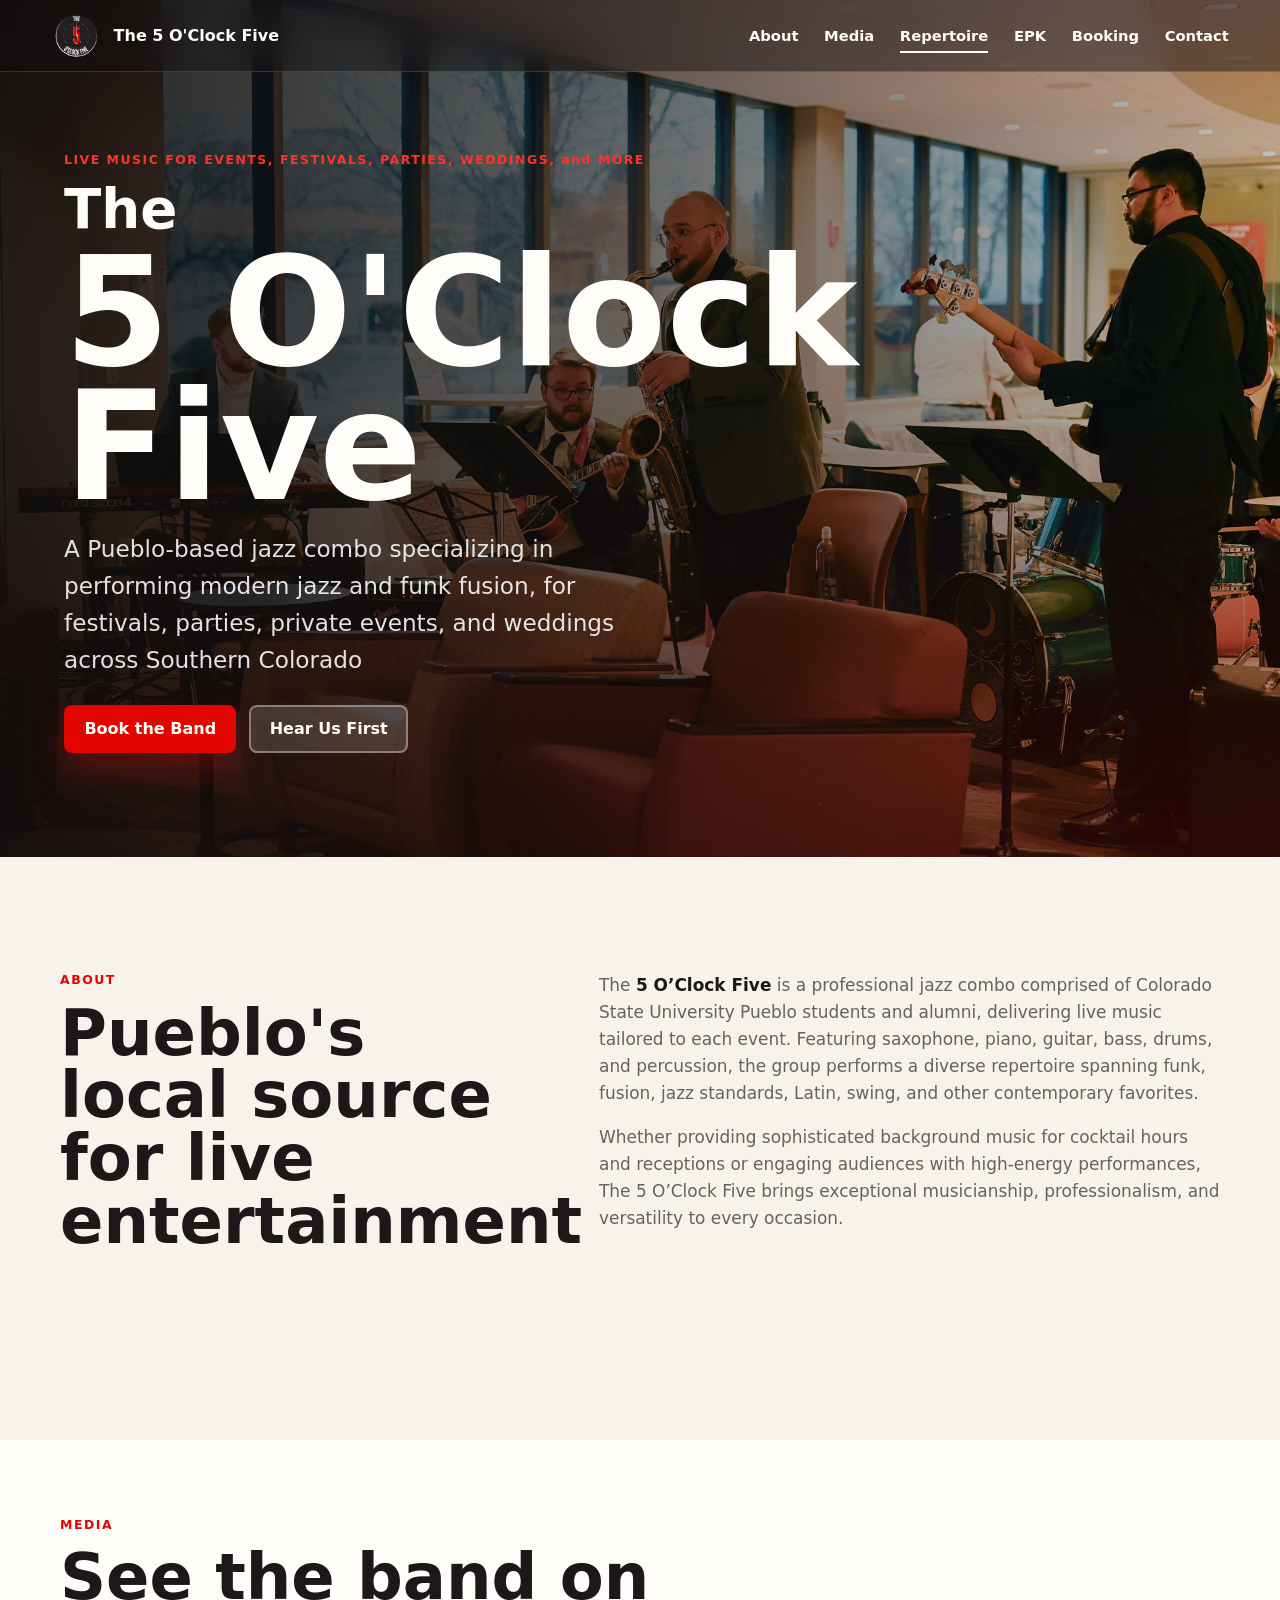
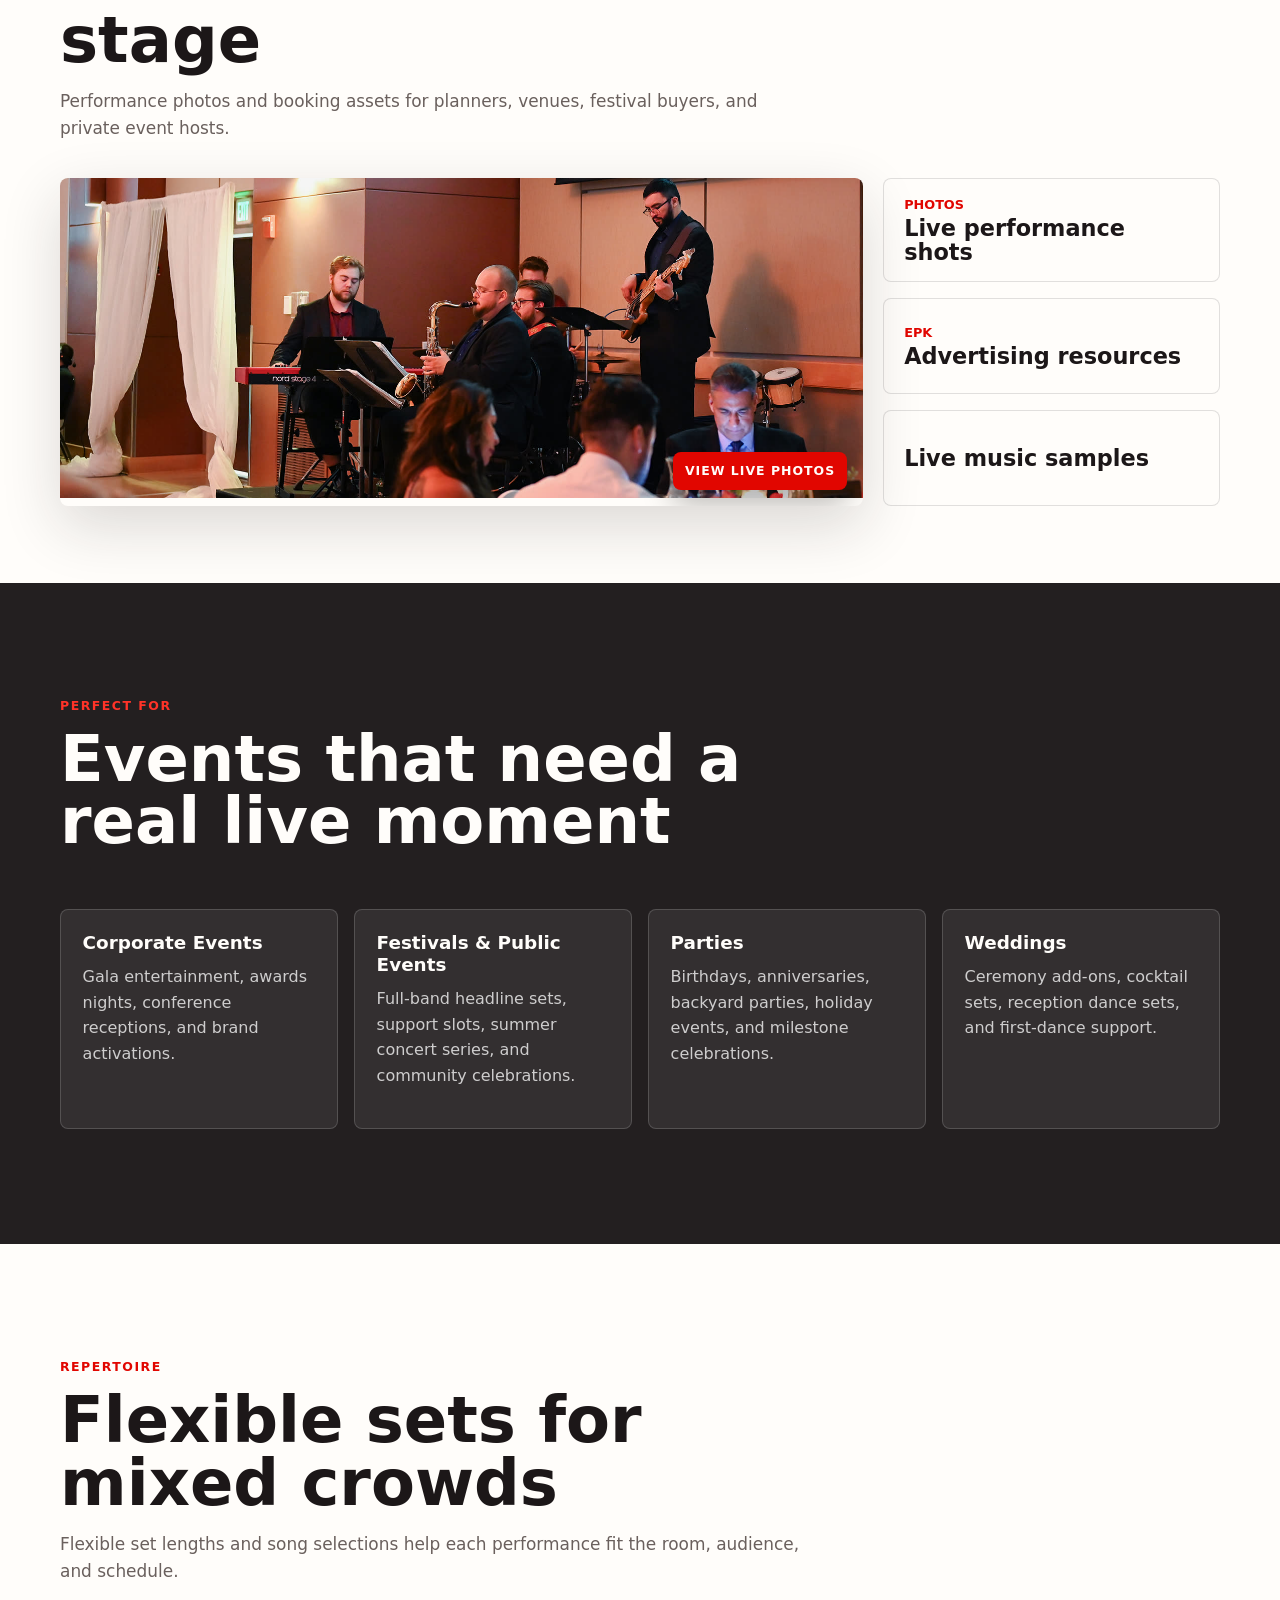
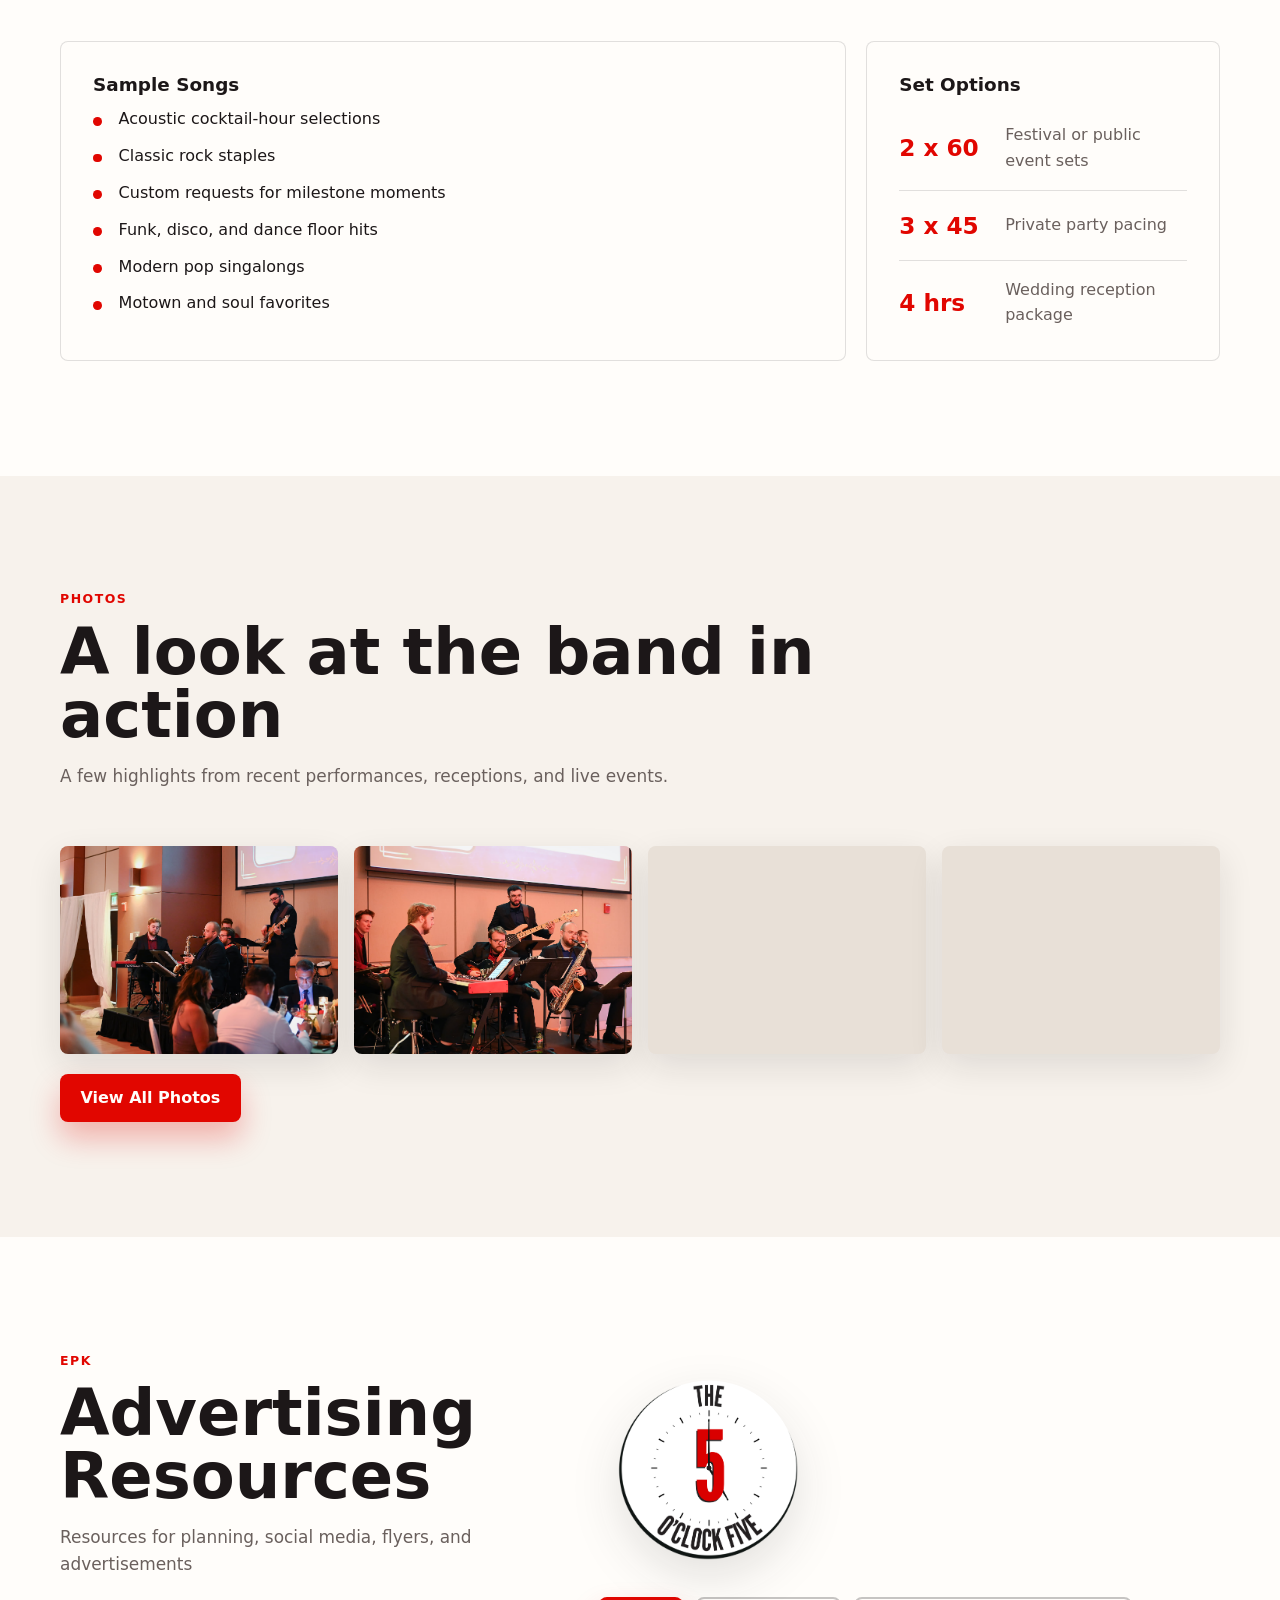
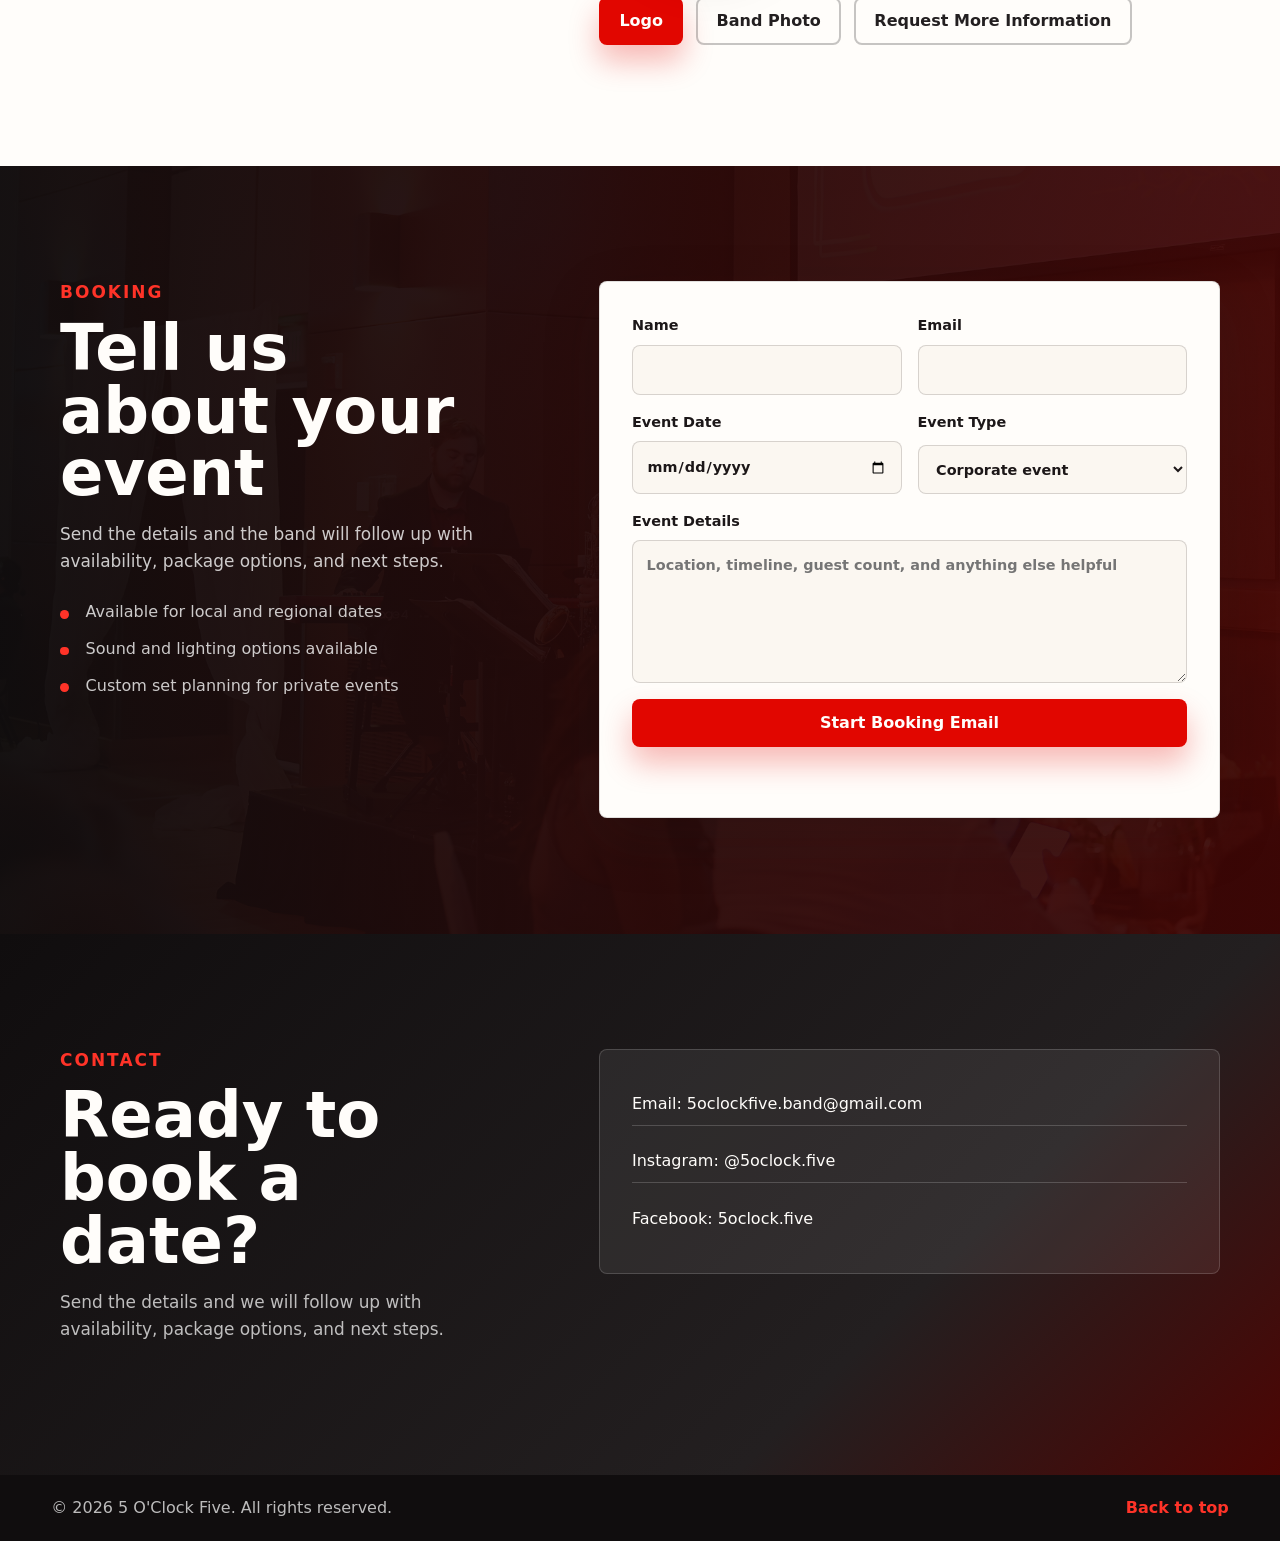
==== commit 4d362be2: "more changes. polishes. nothing crazy" ====
--- a/index.html
+++ b/index.html
@@ -5,7 +5,7 @@
     <meta name="viewport" content="width=device-width, initial-scale=1.0" />
     <meta
       name="description"
-      content="Book 5 O'Clock Five for parties, weddings, festivals, public events, and private performances."
+      content="Book 5 O'Clock Five for festivals, parties, private performances, public events, and weddings."
     />
     <title>5 O'Clock Five | Live Band Booking</title>
     <link rel="icon" type="image/png" href="content/Logo/favicon.png" />
@@ -13,9 +13,9 @@
   </head>
   <body>
     <header class="site-header" data-header>
-      <a class="brand" href="#hero" aria-label="5 O'Clock Five home">
+      <a class="brand" href="#hero" aria-label="The 5 O'Clock Five home">
         <img class="brand-logo" src="content/Logo/5 O'Clock Five Logo Dark.png" alt="" />
-        <span>5 O'Clock Five</span>
+        <span>The 5 O'Clock Five</span>
       </a>
 
       <button class="nav-toggle" type="button" aria-label="Open navigation" aria-expanded="false" data-nav-toggle>
@@ -43,15 +43,15 @@
         />
         <div class="hero-overlay"></div>
         <div class="hero-content">
-          <p class="eyebrow">Live music for parties, weddings, festivals, and events</p>
+          <p class="eyebrow">LIVE MUSIC FOR EVENTS, FESTIVALS, PARTIES, WEDDINGS, and MORE</p>
           <h1 id="hero-title">
             <span class="hero-title-the">The</span>
             <span class="hero-title-line hero-title-nowrap">5 O'Clock</span>
             <span class="hero-title-line">Five</span>
           </h1>
           <p class="hero-copy">
-            A Pueblo-based jazz combo specializing in performing modern jazz and funk fusion, for parties, weddings,
-            festivals, and private events across Southern Colorado
+            A Pueblo-based jazz combo specializing in performing modern jazz and funk fusion, for festivals, parties,
+            private events, and weddings across Southern Colorado
           </p>
           <div class="hero-actions" aria-label="Primary actions">
             <a class="button button-primary" href="#booking">Book the Band</a>
@@ -70,8 +70,8 @@
             <p>
               The <strong>5 O’Clock Five</strong> is a professional jazz combo comprised of Colorado State University
               Pueblo students and alumni, delivering live music tailored to each event. Featuring saxophone, piano,
-              guitar, bass, drums, and percussion, the group performs a diverse repertoire spanning jazz standards,
-              swing, Latin, funk, fusion, and other contemporary favorites.
+              guitar, bass, drums, and percussion, the group performs a diverse repertoire spanning funk, fusion, jazz
+              standards, Latin, swing, and other contemporary favorites.
             </p>
             <p>
               Whether providing sophisticated background music for cocktail hours and receptions or engaging
@@ -131,20 +131,20 @@
 
           <div class="card-grid">
             <article class="info-card">
-              <h3>Weddings</h3>
-              <p>Ceremony add-ons, cocktail sets, reception dance sets, and first-dance support.</p>
+              <h3>Corporate Events</h3>
+              <p>Gala entertainment, awards nights, conference receptions, and brand activations.</p>
+            </article>
+            <article class="info-card">
+              <h3>Festivals & Public Events</h3>
+              <p>Full-band headline sets, support slots, summer concert series, and community celebrations.</p>
             </article>
             <article class="info-card">
               <h3>Parties</h3>
               <p>Birthdays, anniversaries, backyard parties, holiday events, and milestone celebrations.</p>
             </article>
             <article class="info-card">
-              <h3>Corporate Events</h3>
-              <p>Gala entertainment, awards nights, conference receptions, and brand activations.</p>
-            </article>
-            <article class="info-card">
-              <h3>Festivals & Public Events</h3>
-              <p>Full-band headline sets, support slots, summer concert series, and community celebrations.</p>
+              <h3>Weddings</h3>
+              <p>Ceremony add-ons, cocktail sets, reception dance sets, and first-dance support.</p>
             </article>
           </div>
         </div>
@@ -164,12 +164,12 @@
             <div class="song-list">
               <h3>Sample Songs</h3>
               <ul>
+                <li>Acoustic cocktail-hour selections</li>
                 <li>Classic rock staples</li>
+                <li>Custom requests for milestone moments</li>
+                <li>Funk, disco, and dance floor hits</li>
+                <li>Modern pop singalongs</li>
                 <li>Motown and soul favorites</li>
-                <li>Modern pop singalongs</li>
-                <li>Funk, disco, and dance floor hits</li>
-                <li>Acoustic cocktail-hour selections</li>
-                <li>Custom requests for milestone moments</li>
               </ul>
             </div>
 
@@ -202,17 +202,17 @@
 
           <div class="photo-preview-grid">
             <a class="photo-preview-card" href="photos.html">
+              <img src="content/Performing/web/band_photo2.jpeg" alt="5 O'Clock Five playing at a formal event" width="1600" height="1066" loading="lazy" decoding="async" />
+            </a>
+            <a class="photo-preview-card" href="photos.html">
+              <img src="content/Performing/web/54534986972_abdb69fae1_o.jpg" alt="5 O'Clock Five performing under warm stage lighting" width="1600" height="1066" loading="lazy" decoding="async" />
+            </a>
+            <a class="photo-preview-card" href="photos.html">
               <img src="content/Performing/web/54535856591_a957c4e41e_o.jpg" alt="5 O'Clock Five posing together at an event" width="1600" height="1066" loading="lazy" decoding="async" />
             </a>
             <a class="photo-preview-card" href="photos.html">
               <img src="content/Performing/web/53574758952_f426f7ecdb_o.jpg" alt="Saxophone-led 5 O'Clock Five performance" width="1600" height="1066" loading="lazy" decoding="async" />
             </a>
-            <a class="photo-preview-card" href="photos.html">
-              <img src="content/Performing/web/band_photo2.jpeg" alt="5 O'Clock Five playing at a formal event" width="1600" height="1066" loading="lazy" decoding="async" />
-            </a>
-            <a class="photo-preview-card" href="photos.html">
-              <img src="content/Performing/web/54534986972_abdb69fae1_o.jpg" alt="5 O'Clock Five performing under warm stage lighting" width="1600" height="1066" loading="lazy" decoding="async" />
-            </a>
           </div>
 
           <div class="photo-preview-actions">
@@ -240,9 +240,6 @@
               <a class="button button-outline" href="content/Performing/band_photo3.jpeg" download>
                 Band Photo
               </a>
-              <a class="button button-outline" href="mailto:5oclockfive.band@gmail.com?subject=5%20O%27Clock%20Five%20stage%20plot%20request">
-                Stage Plot
-              </a>
               <a class="button button-outline" href="mailto:5oclockfive.band@gmail.com?subject=5%20O%27Clock%20Five%20information%20request">
                 Request More Information
               </a>
@@ -282,11 +279,11 @@
             <label>
               Event Type
               <select name="type">
-                <option>Wedding</option>
-                <option>Private party</option>
                 <option>Corporate event</option>
                 <option>Festival or public event</option>
                 <option>Other</option>
+                <option>Private party</option>
+                <option>Wedding</option>
               </select>
             </label>
             <label class="full-field">
@@ -303,14 +300,14 @@
         <div class="section-inner contact-layout">
           <div>
             <p class="eyebrow">Contact</p>
-            <h2 id="contact-title">Ready to book a date</h2>
+            <h2 id="contact-title">Ready to book a date?</h2>
             <p>
               Send the details and we will follow up with availability, package options, and next steps.
             </p>
           </div>
 
           <address class="contact-card">
-            <a href="mailto:5oclockfive.band@gmail.com">5oclockfive.band@gmail.com</a>
+            <a href="mailto:5oclockfive.band@gmail.com">Email: 5oclockfive.band@gmail.com</a>
             <a href="https://www.instagram.com/5oclock.five/" target="_blank" rel="noreferrer">Instagram: @5oclock.five</a>
             <a href="https://www.facebook.com/5oclock.five" target="_blank" rel="noreferrer">Facebook: 5oclock.five</a>
           </address>
--- a/style.css
+++ b/style.css
@@ -210,6 +210,7 @@
 
 .hero .eyebrow {
   color: var(--red-bright);
+  text-transform: none;
 }
 
 h1,
@@ -234,7 +235,7 @@
 
 .hero-title-the {
   margin-bottom: 0.18em;
-  font-size: 0.28em;
+  font-size: 0.36em;
   line-height: 1;
 }
 
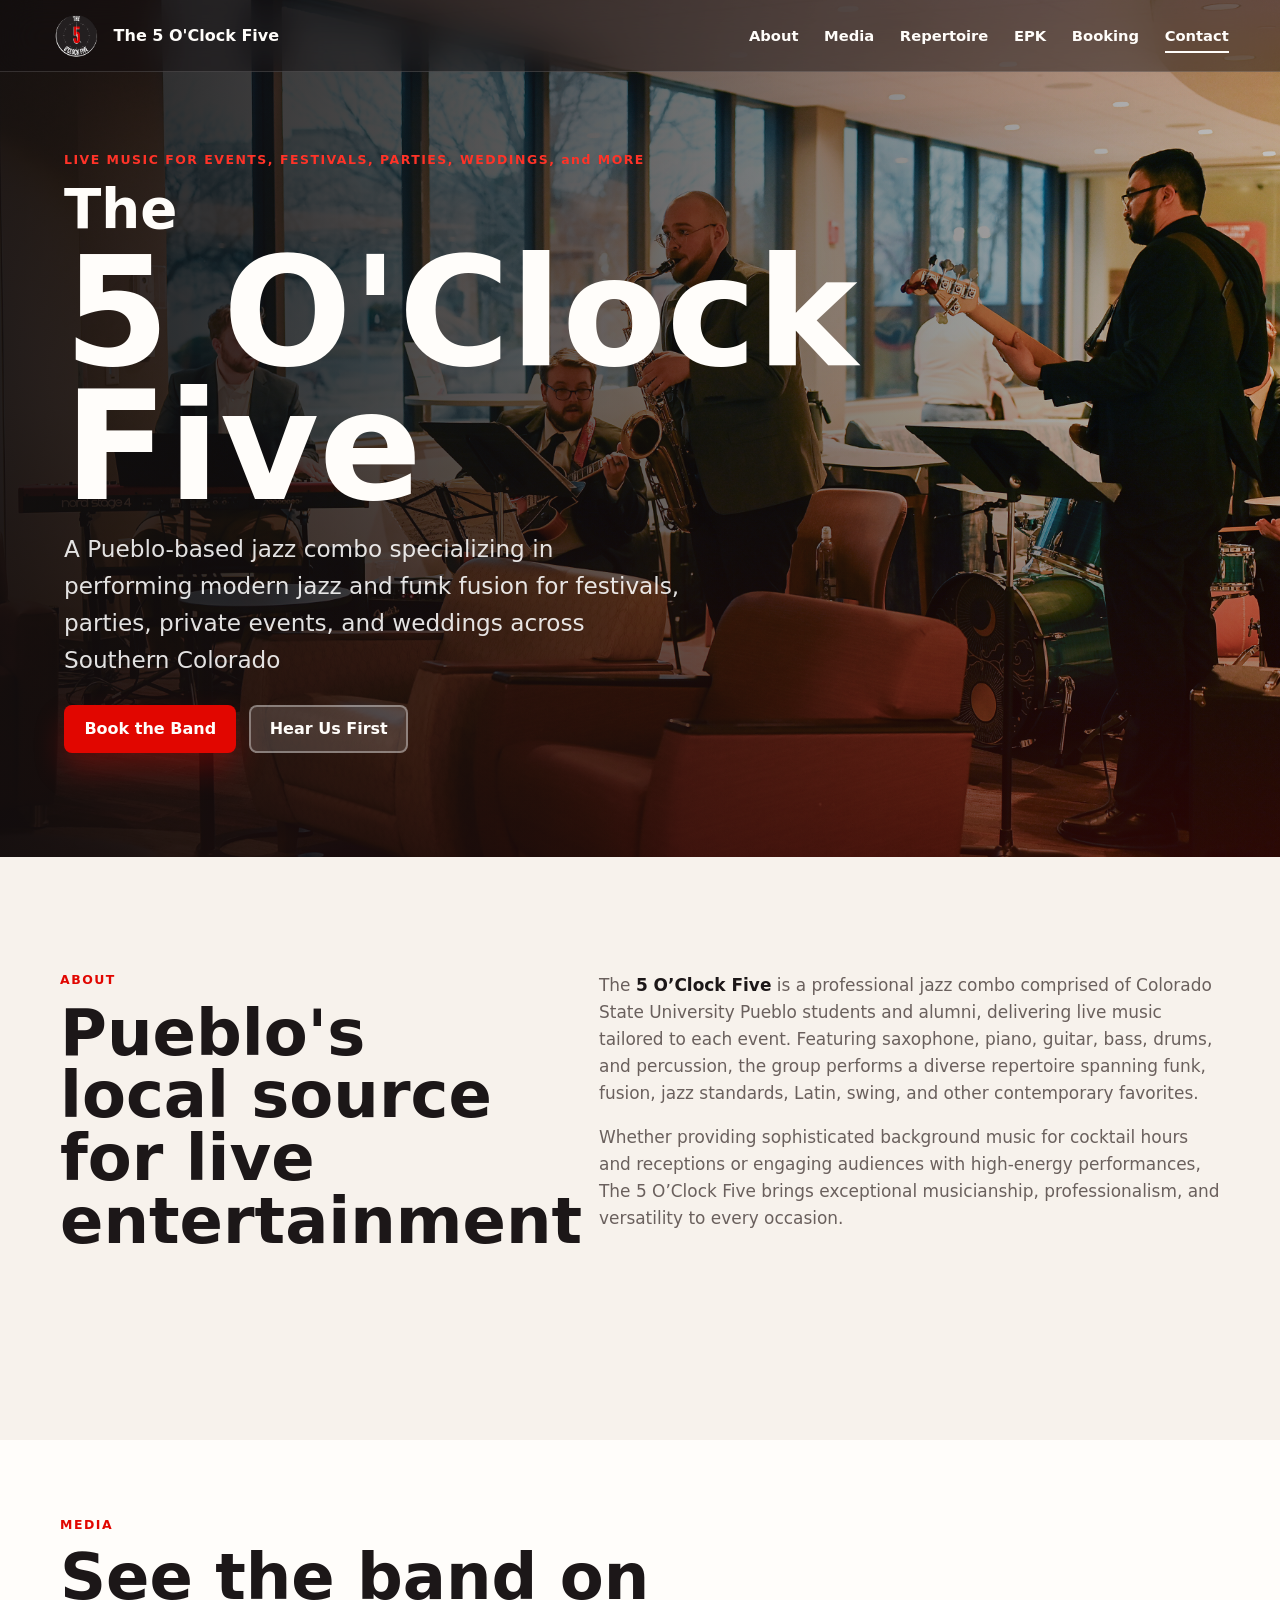
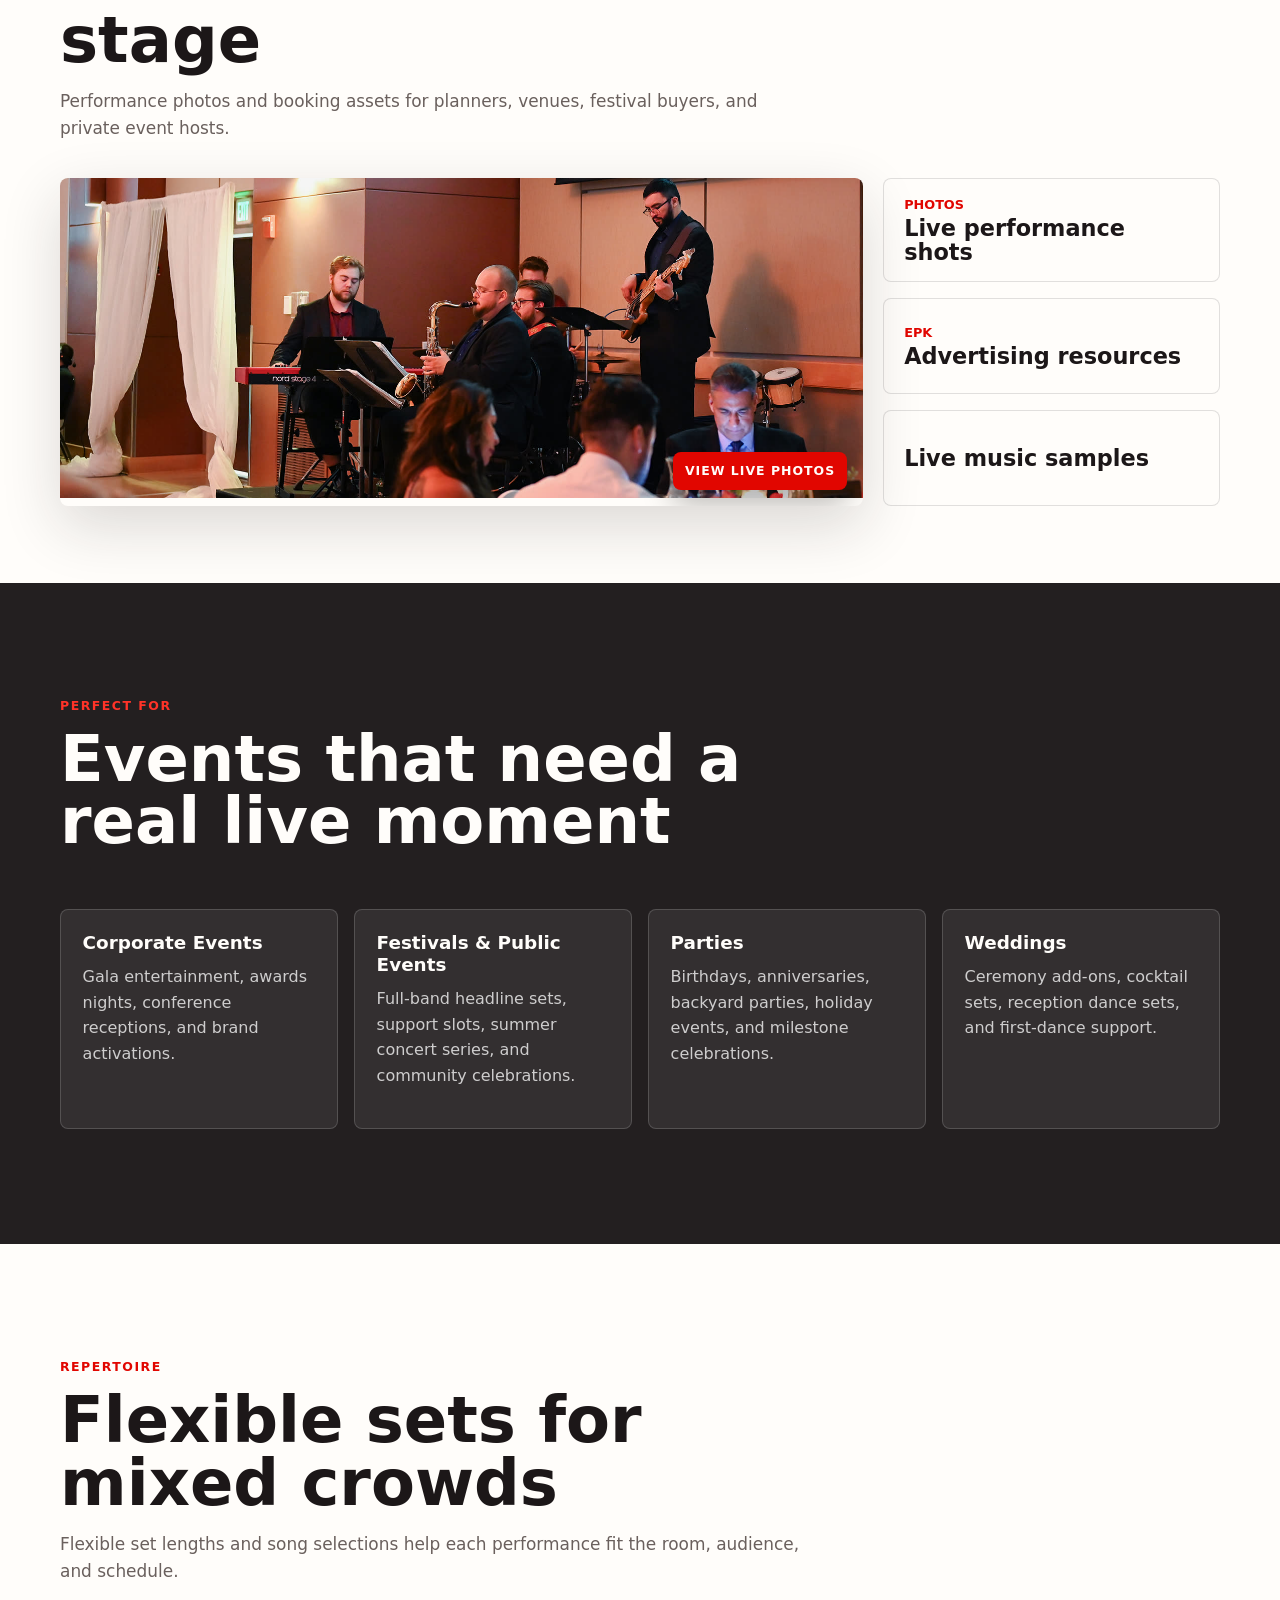
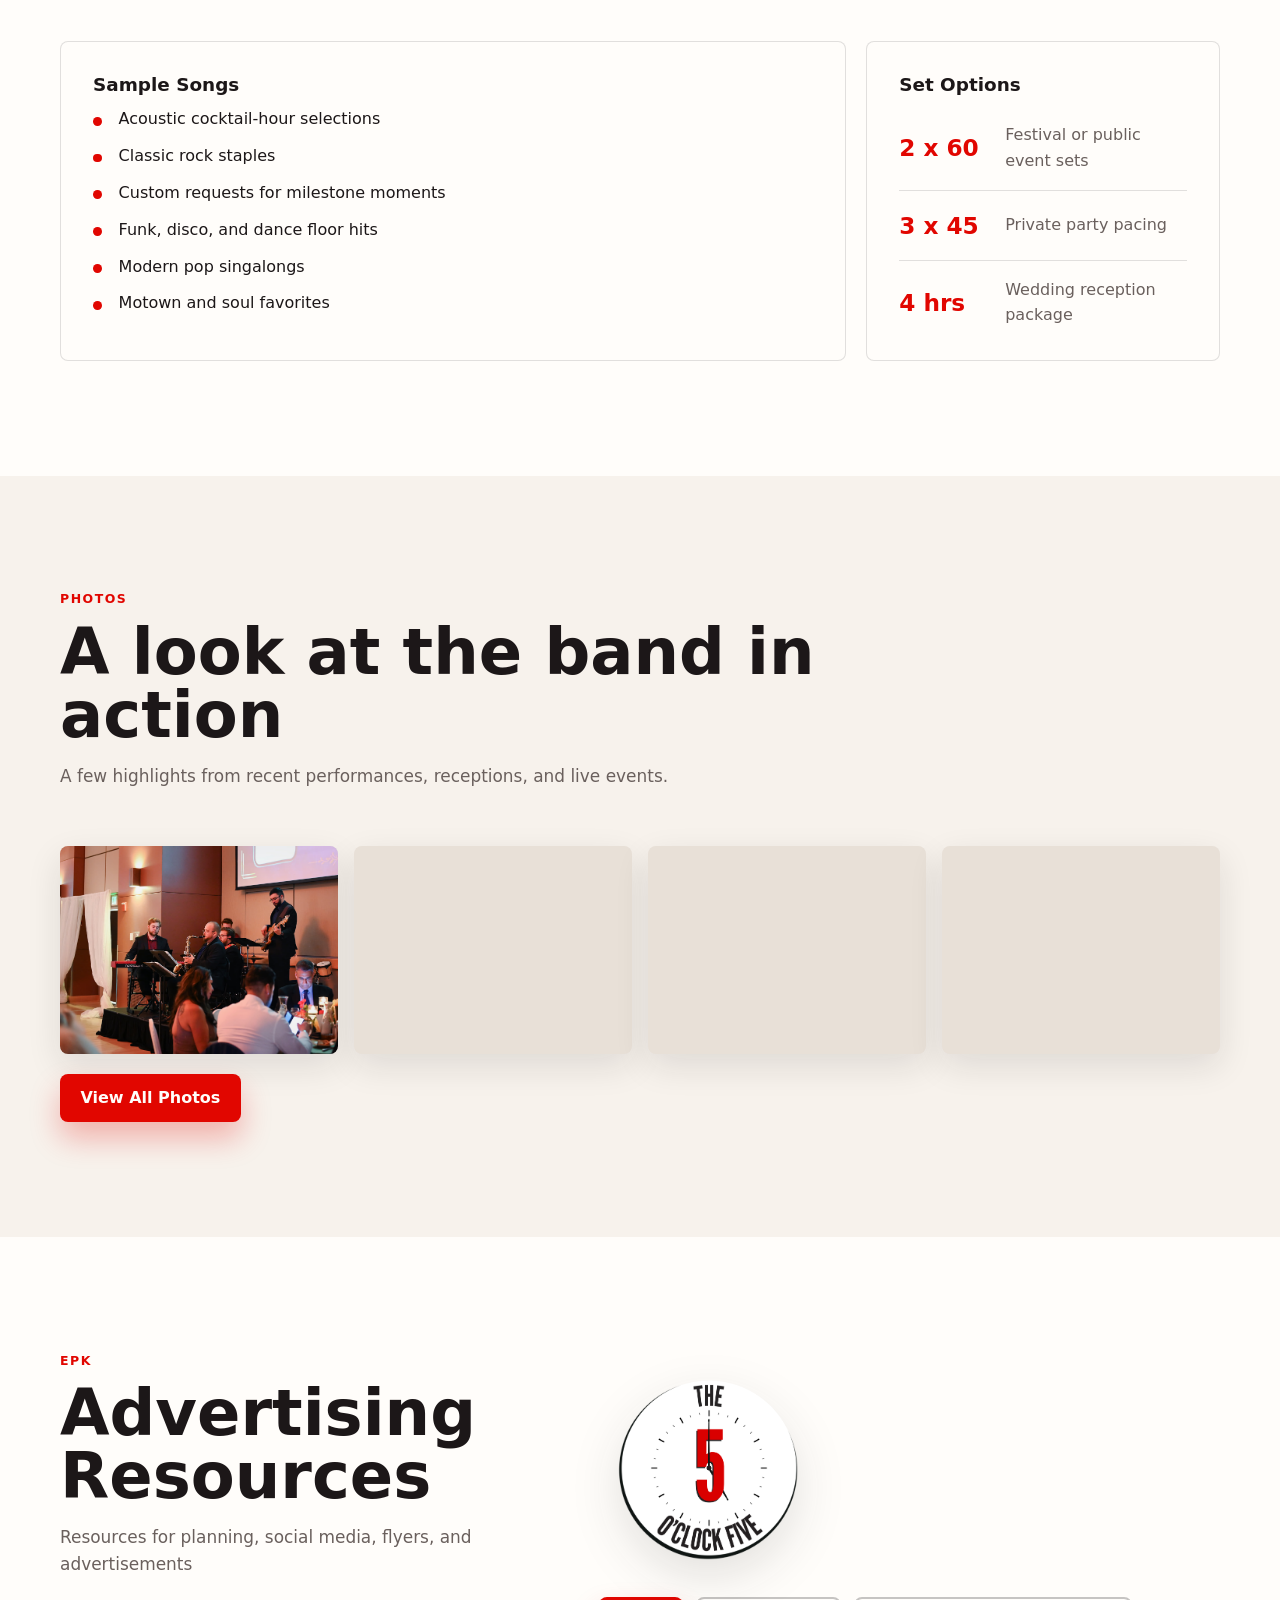
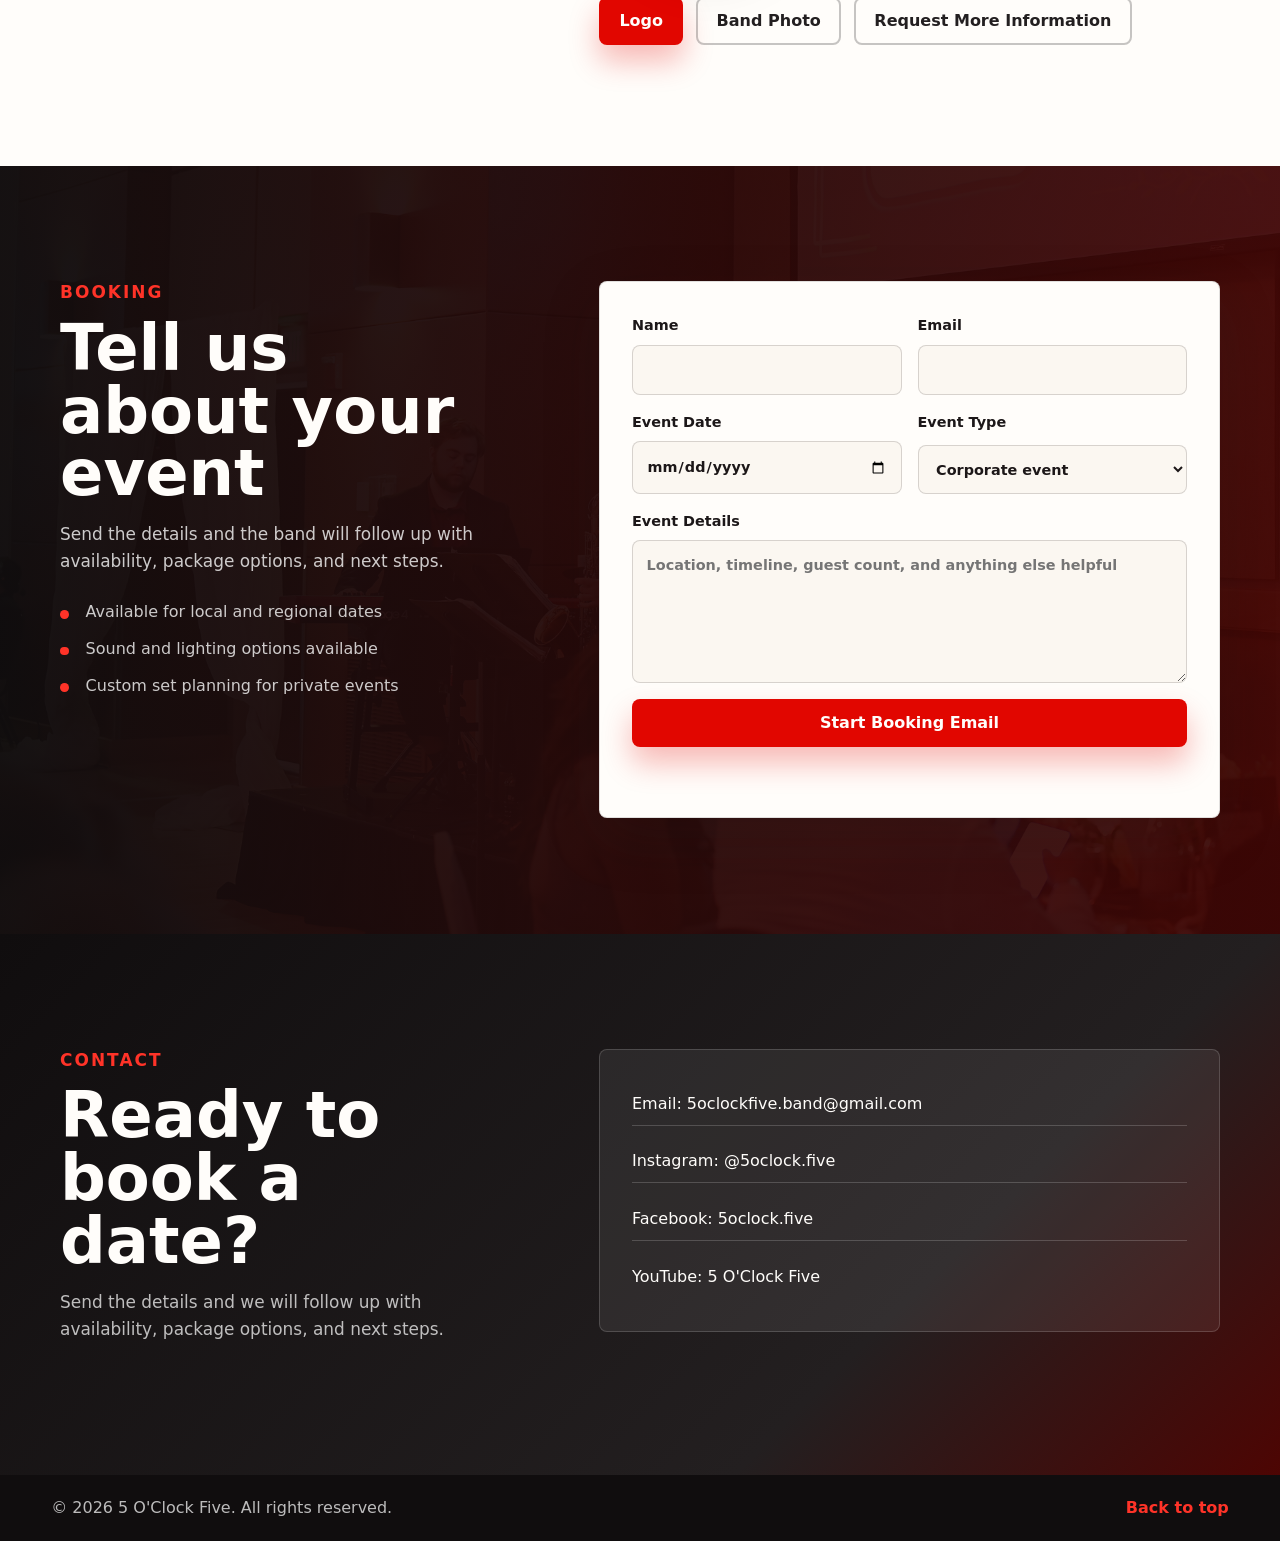
==== commit 4ef4ba63: "mo' fixes" ====
--- a/index.html
+++ b/index.html
@@ -50,7 +50,7 @@
             <span class="hero-title-line">Five</span>
           </h1>
           <p class="hero-copy">
-            A Pueblo-based jazz combo specializing in performing modern jazz and funk fusion, for festivals, parties,
+            A Pueblo-based jazz combo specializing in performing modern jazz and funk fusion for festivals, parties,
             private events, and weddings across Southern Colorado
           </p>
           <div class="hero-actions" aria-label="Primary actions">
@@ -310,6 +310,7 @@
             <a href="mailto:5oclockfive.band@gmail.com">Email: 5oclockfive.band@gmail.com</a>
             <a href="https://www.instagram.com/5oclock.five/" target="_blank" rel="noreferrer">Instagram: @5oclock.five</a>
             <a href="https://www.facebook.com/5oclock.five" target="_blank" rel="noreferrer">Facebook: 5oclock.five</a>
+            <a href="https://www.youtube.com/@5oclockfive" target="_blank" rel="noreferrer">YouTube: 5 O'Clock Five</a>
           </address>
         </div>
       </section>
